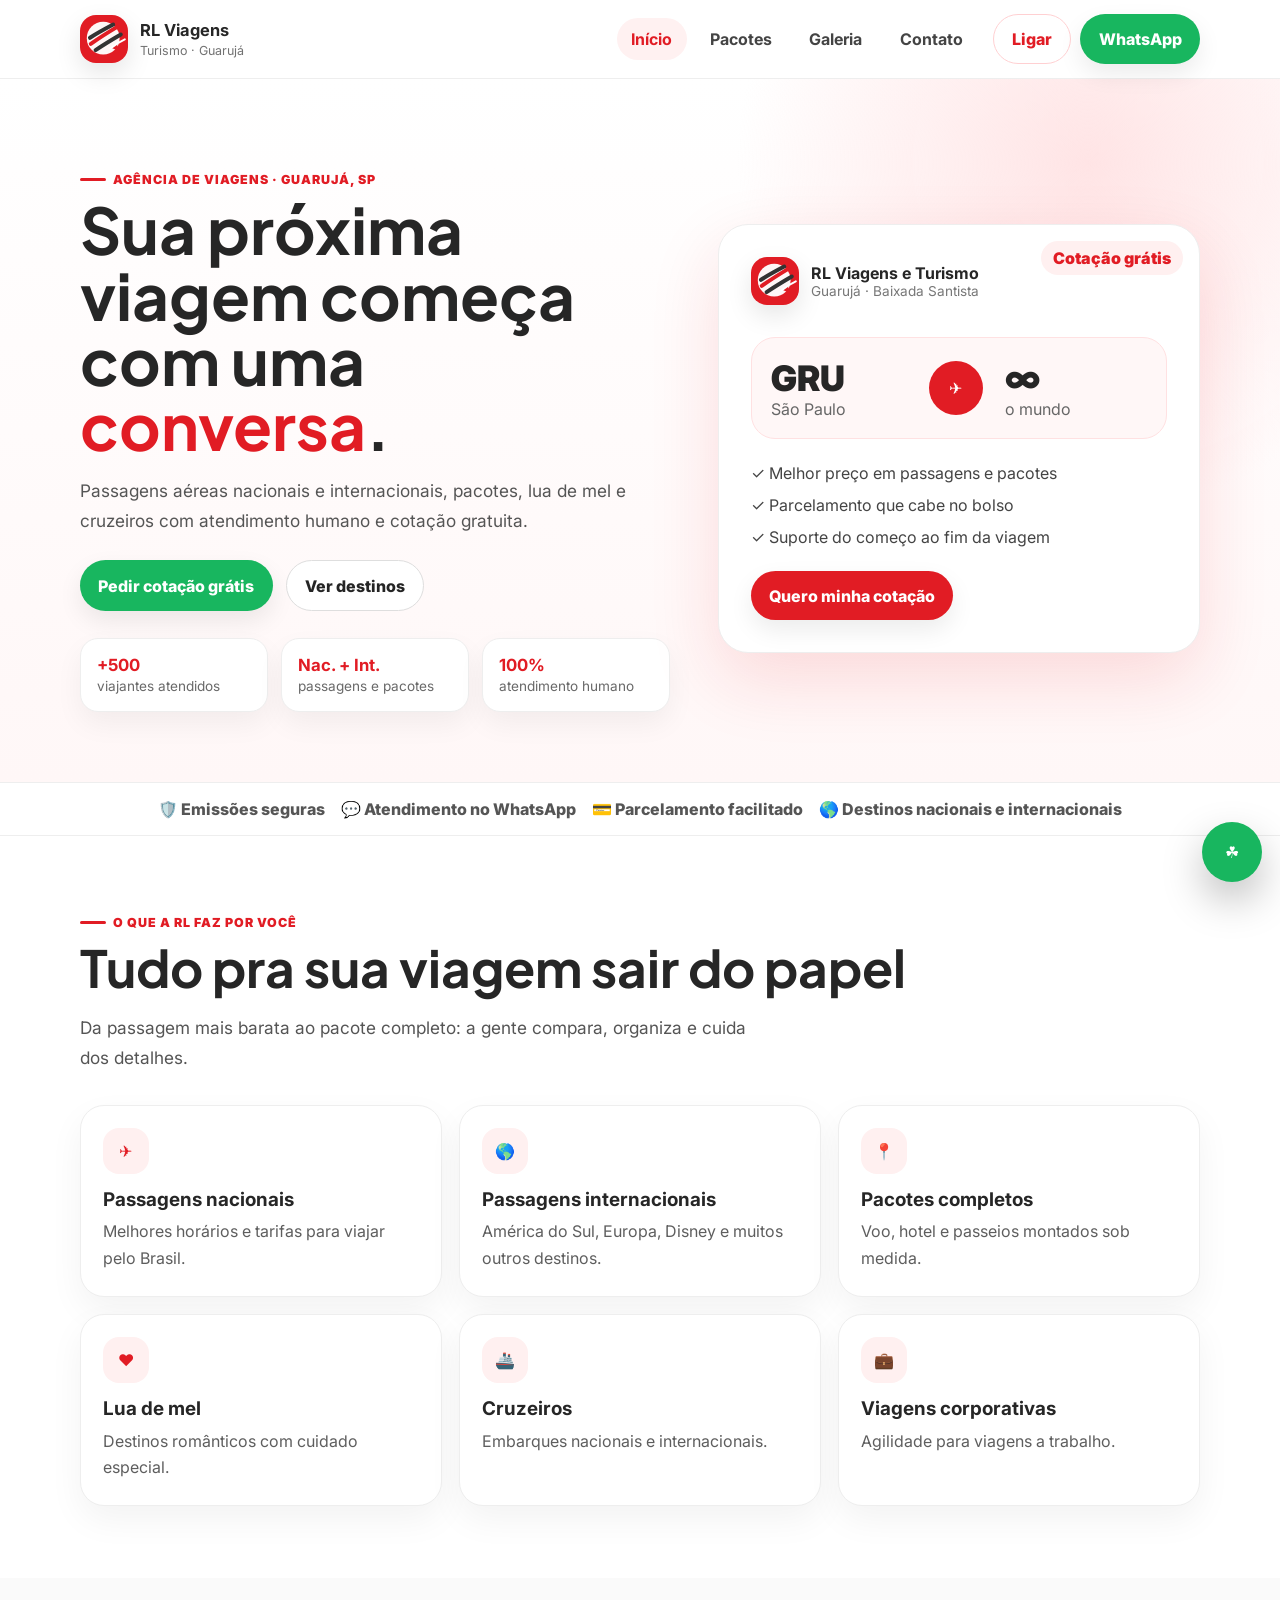
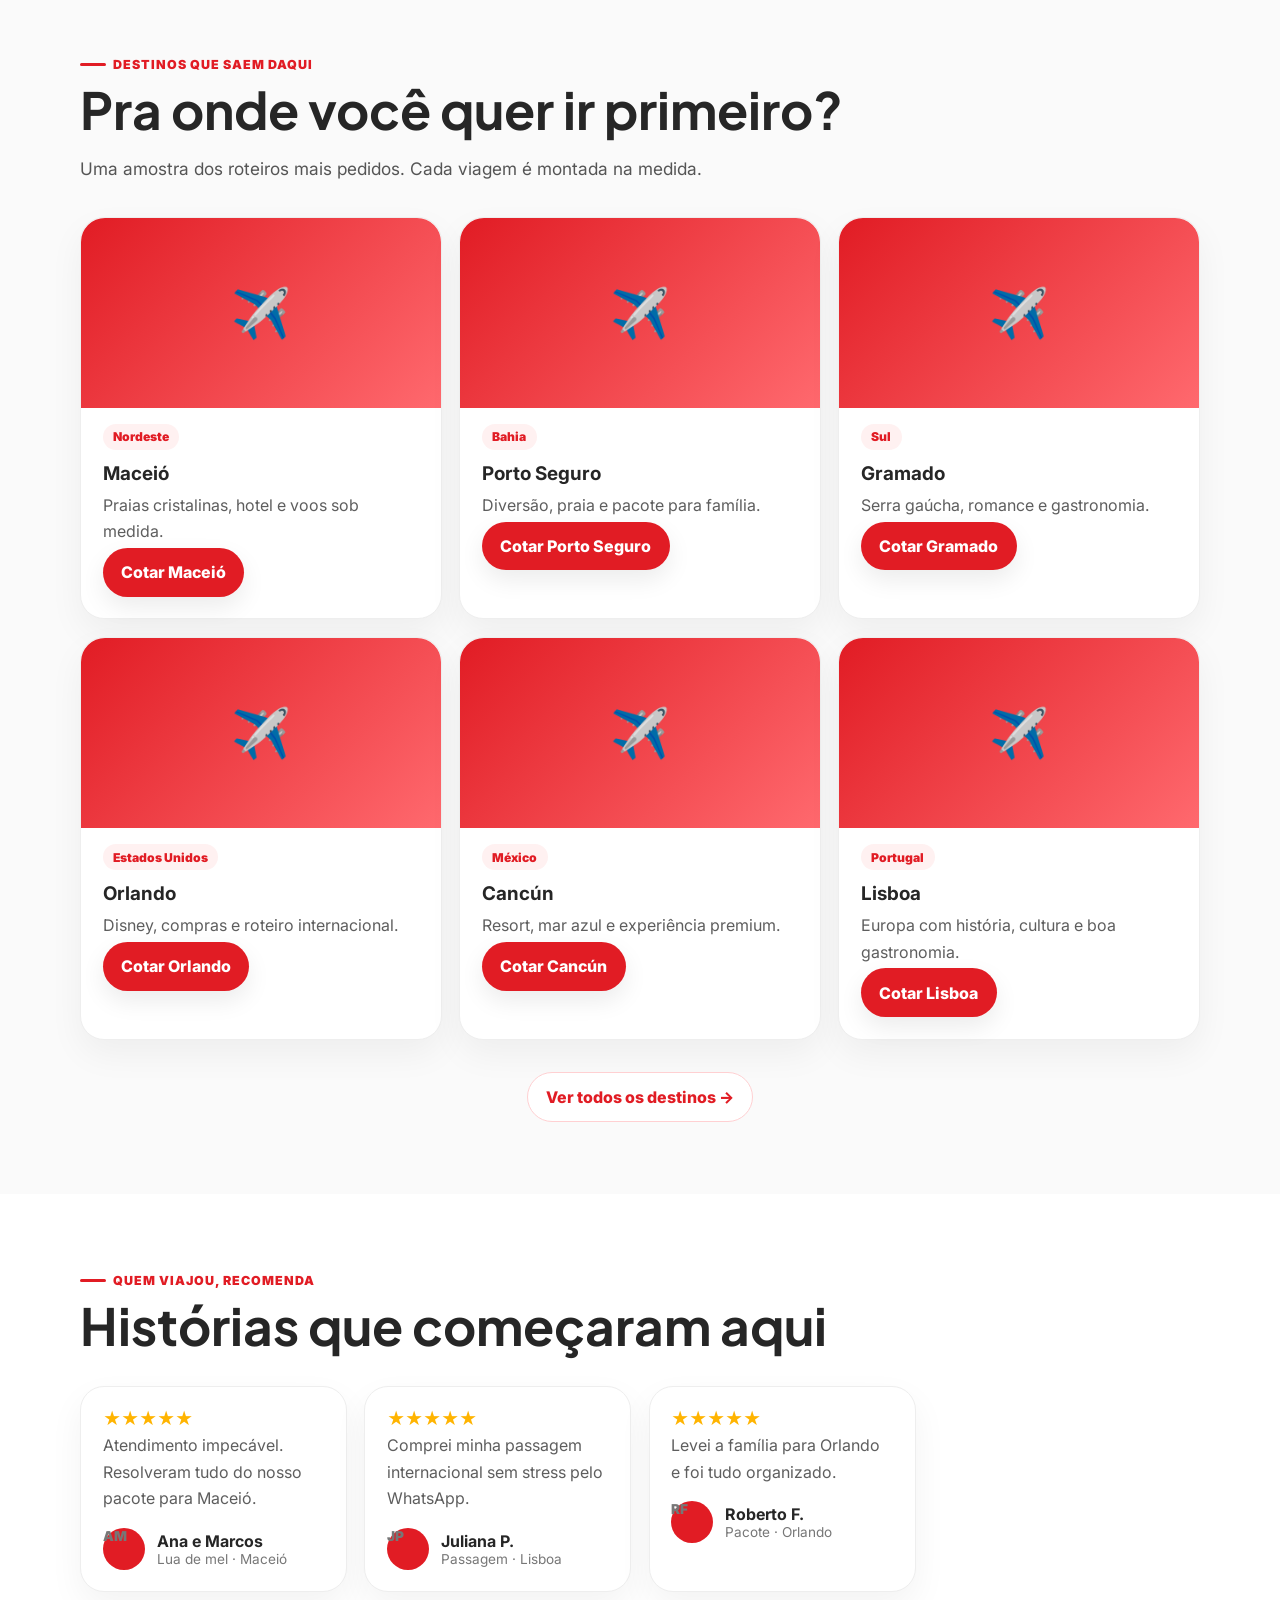
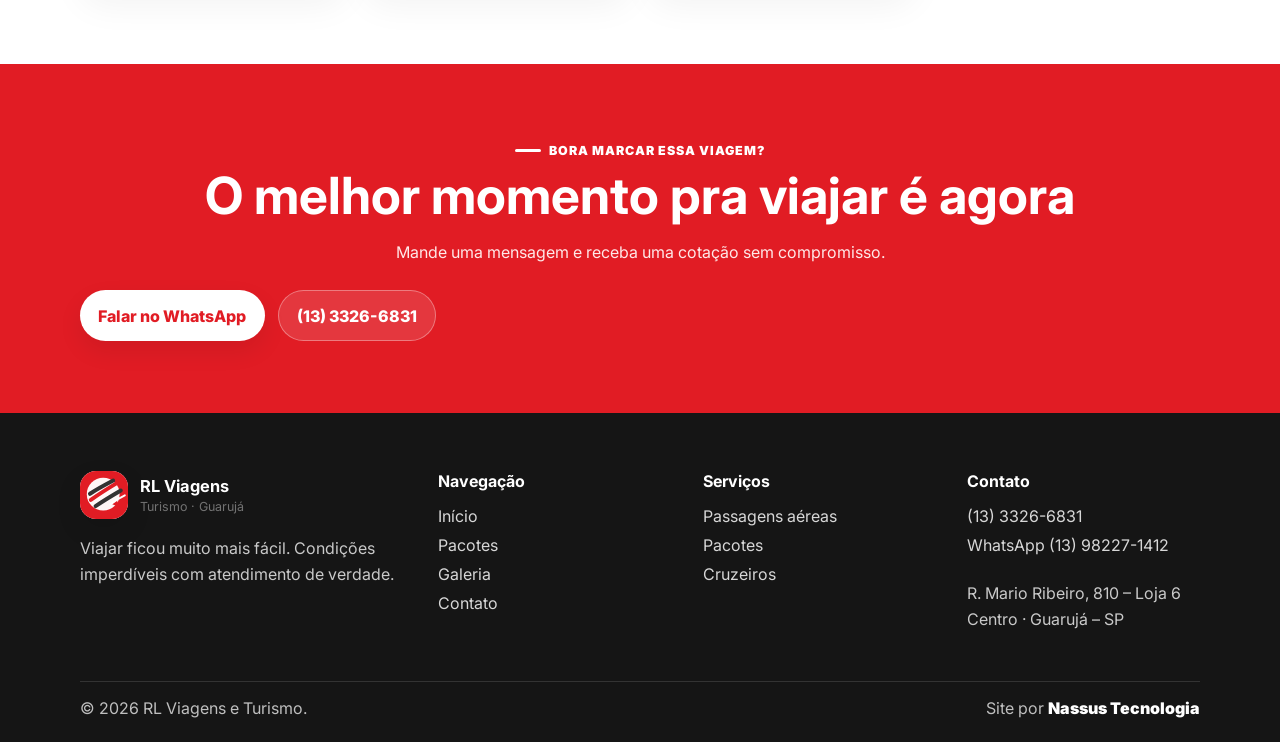
==== index.html @ 8ae8cb9f "Adicionar pagina inicial" ====
<!DOCTYPE html><html lang='pt-BR'><head><meta charset='UTF-8'><meta name='viewport' content='width=device-width,initial-scale=1,viewport-fit=cover'><title>RL Viagens e Turismo | Passagens e Pacotes em Guarujá - SP</title><meta name='description' content='Agência de viagens em Guarujá. Passagens aéreas nacionais e internacionais, pacotes, lua de mel e cruzeiros. Fale no WhatsApp.'><meta name='robots' content='index,follow'><meta name='theme-color' content='#E11C24'><link rel='canonical' href='https://rlviagensturismo.netlify.app/'><meta property='og:type' content='website'><meta property='og:locale' content='pt_BR'><meta property='og:site_name' content='RL Viagens e Turismo'><meta property='og:title' content='RL Viagens e Turismo | Guarujá - SP'><meta property='og:description' content='Passagens, pacotes e cruzeiros com atendimento humano em Guarujá.'><meta property='og:image' content='https://rlviagensturismo.netlify.app/assets/og-image.svg'><link rel='icon' type='image/svg+xml' href='assets/favicon.svg'><link rel='manifest' href='manifest.webmanifest'><link rel='preconnect' href='https://fonts.googleapis.com'><link rel='preconnect' href='https://fonts.gstatic.com' crossorigin><link href='https://fonts.googleapis.com/css2?family=Inter:wght@400;500;600;700;800;900&family=Plus+Jakarta+Sans:wght@700;800&display=swap' rel='stylesheet'><link rel='stylesheet' href='styles.css'></head><body><header><div class='wrap nav'><a href='index.html' class='brand'><span class='badge'><img src='assets/logo.svg' alt='Logo RL Viagens'></span><span class='txt'><b>RL Viagens</b><small>Turismo · Guarujá</small></span></a><nav class='nav-links' id='navlinks'><a class='link active' href='index.html'>Início</a><a class='link' href='pacotes.html'>Pacotes</a><a class='link' href='galeria.html'>Galeria</a><a class='link' href='contato.html'>Contato</a><div class='nav-cta'><a class='btn btn-line red' data-tel>Ligar</a><a class='btn btn-wa' data-wa='Olá! Vim pelo site e quero planejar uma viagem ✈️'>WhatsApp</a></div></nav><button class='menu-btn' id='menuBtn' aria-label='Abrir menu'>☰</button></div></header><section class='hero'><div class='wrap hero-grid'><div><span class='eyebrow'>Agência de viagens · Guarujá, SP</span><h1>Sua próxima viagem começa com uma <span class='hl'>conversa</span>.</h1><p class='lead'>Passagens aéreas nacionais e internacionais, pacotes, lua de mel e cruzeiros com atendimento humano e cotação gratuita.</p><div class='hero-cta'><a class='btn btn-wa' data-wa='Olá! Quero uma cotação de viagem ✈️'>Pedir cotação grátis</a><a class='btn btn-line' href='pacotes.html'>Ver destinos</a></div><div class='hero-stats'><div class='s'><b>+500</b><span>viajantes atendidos</span></div><div class='s'><b>Nac. + Int.</b><span>passagens e pacotes</span></div><div class='s'><b>100%</b><span>atendimento humano</span></div></div></div><div><div class='hero-card'><span class='float-tag'>Cotação grátis</span><div class='hc-top'><span class='badge'><img src='assets/logo.svg' alt='RL Viagens'></span><div><b>RL Viagens e Turismo</b><span>Guarujá · Baixada Santista</span></div></div><div class='hc-route'><div class='pt'><div class='code'>GRU</div><div class='city'>São Paulo</div></div><div class='mid'>✈</div><div class='pt'><div class='code'>∞</div><div class='city'>o mundo</div></div></div><ul class='hc-list'><li>✓ Melhor preço em passagens e pacotes</li><li>✓ Parcelamento que cabe no bolso</li><li>✓ Suporte do começo ao fim da viagem</li></ul><a class='btn btn-red' data-wa='Olá! Quero minha cotação de viagem grátis ✈️'>Quero minha cotação</a></div></div></div></section><div class='trust'><div class='wrap row'><span class='t'>🛡️ Emissões seguras</span><span class='t'>💬 Atendimento no WhatsApp</span><span class='t'>💳 Parcelamento facilitado</span><span class='t'>🌎 Destinos nacionais e internacionais</span></div></div><section><div class='wrap'><div class='sec-head'><span class='eyebrow'>O que a RL faz por você</span><h2>Tudo pra sua viagem sair do papel</h2><p>Da passagem mais barata ao pacote completo: a gente compara, organiza e cuida dos detalhes.</p></div><div class='svc-grid'><div class='svc'><div class='ic'>✈</div><h3>Passagens nacionais</h3><p>Melhores horários e tarifas para viajar pelo Brasil.</p></div><div class='svc'><div class='ic'>🌎</div><h3>Passagens internacionais</h3><p>América do Sul, Europa, Disney e muitos outros destinos.</p></div><div class='svc'><div class='ic'>📍</div><h3>Pacotes completos</h3><p>Voo, hotel e passeios montados sob medida.</p></div><div class='svc'><div class='ic'>❤</div><h3>Lua de mel</h3><p>Destinos românticos com cuidado especial.</p></div><div class='svc'><div class='ic'>🚢</div><h3>Cruzeiros</h3><p>Embarques nacionais e internacionais.</p></div><div class='svc'><div class='ic'>💼</div><h3>Viagens corporativas</h3><p>Agilidade para viagens a trabalho.</p></div></div></div></section><section class='soft'><div class='wrap'><div class='sec-head'><span class='eyebrow'>Destinos que saem daqui</span><h2>Pra onde você quer ir primeiro?</h2><p>Uma amostra dos roteiros mais pedidos. Cada viagem é montada na medida.</p></div><div class='pkg-grid' id='pkgGrid'></div><div class='center' style='margin-top:2rem'><a class='btn btn-line red' href='pacotes.html'>Ver todos os destinos →</a></div></div></section><section><div class='wrap'><div class='sec-head'><span class='eyebrow'>Quem viajou, recomenda</span><h2>Histórias que começaram aqui</h2></div><div class='test-grid'><div class='quote'><div class='stars'>★★★★★</div><p>Atendimento impecável. Resolveram tudo do nosso pacote para Maceió.</p><div class='who'><span class='av'>AM</span><div><b>Ana e Marcos</b><span>Lua de mel · Maceió</span></div></div></div><div class='quote'><div class='stars'>★★★★★</div><p>Comprei minha passagem internacional sem stress pelo WhatsApp.</p><div class='who'><span class='av'>JP</span><div><b>Juliana P.</b><span>Passagem · Lisboa</span></div></div></div><div class='quote'><div class='stars'>★★★★★</div><p>Levei a família para Orlando e foi tudo organizado.</p><div class='who'><span class='av'>RF</span><div><b>Roberto F.</b><span>Pacote · Orlando</span></div></div></div></div></div></section><section class='cta-band'><div class='wrap'><span class='eyebrow on-red'>Bora marcar essa viagem?</span><h2>O melhor momento pra viajar é agora</h2><p>Mande uma mensagem e receba uma cotação sem compromisso.</p><div class='cta-row'><a class='btn btn-white' data-wa='Olá! Quero planejar minha viagem com a RL ✈️'>Falar no WhatsApp</a><a class='btn btn-ghost-white' data-tel>(13) 3326-6831</a></div></div></section><footer><div class='wrap'><div class='foot-grid'><div class='foot-brand'><a href='index.html' class='brand'><span class='badge'><img src='assets/logo.svg' alt='RL Viagens'></span><span class='txt'><b>RL Viagens</b><small>Turismo · Guarujá</small></span></a><p>Viajar ficou muito mais fácil. Condições imperdíveis com atendimento de verdade.</p></div><div class='foot-col'><h4>Navegação</h4><a href='index.html'>Início</a><a href='pacotes.html'>Pacotes</a><a href='galeria.html'>Galeria</a><a href='contato.html'>Contato</a></div><div class='foot-col'><h4>Serviços</h4><a href='pacotes.html'>Passagens aéreas</a><a href='pacotes.html'>Pacotes</a><a href='pacotes.html'>Cruzeiros</a></div><div class='foot-col'><h4>Contato</h4><a data-tel>(13) 3326-6831</a><a data-wa='Olá! Quero falar com a RL Viagens ✈️'>WhatsApp (13) 98227-1412</a><p>R. Mario Ribeiro, 810 – Loja 6<br>Centro · Guarujá – SP</p></div></div><div class='foot-bottom'><span>© <span id='yr'></span> RL Viagens e Turismo.</span><span>Site por <a href='https://nassusinfo.netlify.app' target='_blank' rel='noopener'>Nassus Tecnologia</a></span></div></div></footer><a class='wa-float' data-wa='Olá! Quero planejar uma viagem com a RL ✈️'>☘</a><script src='main.js'></script></body></html>
---- styles.css ----
*{box-sizing:border-box}html{scroll-behavior:smooth}body{margin:0;font-family:Inter,Arial,sans-serif;color:#262626;background:#fff}a{text-decoration:none;color:inherit;cursor:pointer}img,svg{max-width:100%;display:block}.wrap{width:min(1120px,92%);margin:auto}.center{text-align:center}.red{color:#e11c24}.badge{width:48px;height:48px;border-radius:16px;background:#fff;display:grid;place-items:center;box-shadow:0 10px 26px rgba(0,0,0,.10);overflow:hidden}.brand{display:flex;align-items:center;gap:.75rem}.brand b{font-size:1.03rem}.brand small{display:block;color:#727272;font-size:.78rem;margin-top:.15rem}header{position:sticky;top:0;background:rgba(255,255,255,.94);backdrop-filter:blur(14px);z-index:50;border-bottom:1px solid #eee}.nav{height:78px;display:flex;align-items:center;justify-content:space-between}.nav-links{display:flex;align-items:center;gap:.55rem}.link{padding:.7rem .9rem;border-radius:999px;font-weight:700;color:#444}.link:hover,.link.active{background:#fff1f1;color:#e11c24}.nav-cta{display:flex;gap:.55rem;margin-left:.4rem}.btn{display:inline-flex;align-items:center;justify-content:center;gap:.48rem;border-radius:999px;padding:.9rem 1.15rem;font-weight:800;border:0;transition:.2s;box-shadow:0 10px 25px rgba(0,0,0,.08)}.btn svg{width:20px;height:20px}.btn:hover{transform:translateY(-2px)}.btn-wa{background:#18b65f;color:white}.btn-red{background:#e11c24;color:white}.btn-line{background:white;color:#242424;border:1px solid #dedede;box-shadow:none}.btn-line.red{border-color:#ffd0d2;color:#e11c24}.btn-white{background:white;color:#e11c24}.btn-ghost-white{background:rgba(255,255,255,.12);color:white;border:1px solid rgba(255,255,255,.34);box-shadow:none}.menu-btn{display:none;background:white;border:1px solid #e6e6e6;border-radius:13px;padding:.55rem;color:#222}.hero{padding:86px 0 70px;background:radial-gradient(circle at 85% 12%,#ffe4e5,transparent 28%),linear-gradient(180deg,#fff,#fff7f7)}.hero-grid{display:grid;grid-template-columns:1.1fr .9fr;gap:3rem;align-items:center}.eyebrow{display:inline-flex;align-items:center;gap:.45rem;font-weight:900;color:#e11c24;text-transform:uppercase;letter-spacing:.08em;font-size:.78rem}.eyebrow:before{content:'';width:26px;height:3px;border-radius:99px;background:#e11c24}.hero h1,.page-hero h1{font-family:'Plus Jakarta Sans',Inter,Arial,sans-serif;font-size:clamp(2.35rem,5vw,4.8rem);line-height:1.02;margin:.65rem 0 1rem}.hl{color:#e11c24}.lead,.page-hero p,.sec-head p{font-size:1.08rem;line-height:1.75;color:#555;max-width:62ch}.hero-cta,.cta-row{display:flex;gap:.8rem;flex-wrap:wrap;margin-top:1.5rem}.hero-stats{display:grid;grid-template-columns:repeat(3,1fr);gap:.8rem;margin-top:1.7rem}.s{background:white;border:1px solid #eee;border-radius:18px;padding:1rem;box-shadow:0 12px 28px rgba(0,0,0,.05)}.s b{display:block;color:#e11c24;font-size:1.05rem}.s span{color:#696969;font-size:.85rem}.hero-card{background:white;border:1px solid #eee;border-radius:30px;padding:2rem;box-shadow:0 26px 70px rgba(225,28,36,.14);position:relative;overflow:hidden}.float-tag{position:absolute;right:1rem;top:1rem;background:#fff0f0;color:#e11c24;font-weight:900;border-radius:999px;padding:.45rem .75rem}.hc-top{display:flex;gap:.8rem;align-items:center;margin-bottom:2rem}.hc-top span{display:block;color:#777;font-size:.85rem}.hc-route{display:grid;grid-template-columns:1fr 60px 1fr;align-items:center;gap:1rem;background:#fff7f7;border:1px solid #ffe1e2;border-radius:24px;padding:1.2rem}.code{font-size:2.2rem;font-weight:900}.city{color:#666}.mid{width:54px;height:54px;border-radius:50%;background:#e11c24;color:white;display:grid;place-items:center}.hc-list{list-style:none;padding:0;margin:1.5rem 0;display:grid;gap:.75rem}.hc-list li{display:flex;gap:.6rem;align-items:center;color:#444}.hc-list svg{width:20px;color:#18b65f}.trust{padding:1rem 0;border-top:1px solid #eee;border-bottom:1px solid #eee;background:#fff}.row{display:flex;gap:1rem;flex-wrap:wrap;justify-content:center}.t{display:flex;align-items:center;gap:.45rem;font-weight:800;color:#555}.t svg{width:20px;color:#e11c24}section{padding:72px 0}.soft{background:#fafafa}.sec-head{margin-bottom:2rem}.sec-head h2{font-family:'Plus Jakarta Sans',Inter,Arial,sans-serif;font-size:clamp(2rem,4vw,3.2rem);line-height:1.1;margin:.55rem 0}.svc-grid,.why-grid,.pkg-grid,.test-grid,.steps,.gal-grid,.contact-grid{display:grid;gap:1.1rem}.svc-grid{grid-template-columns:repeat(3,1fr)}.why-grid,.test-grid,.steps{grid-template-columns:repeat(4,1fr)}.pkg-grid{grid-template-columns:repeat(3,1fr)}.gal-grid{grid-template-columns:repeat(4,1fr)}.contact-grid{grid-template-columns:1fr 1fr;align-items:start}.svc,.why-card,.pkg-card,.quote,.step,.qform,.gal-item{background:white;border:1px solid #eee;border-radius:24px;padding:1.35rem;box-shadow:0 14px 35px rgba(0,0,0,.05)}.svc .ic,.why-card .ic,.info-list .ic{width:46px;height:46px;border-radius:16px;background:#fff0f0;color:#e11c24;display:grid;place-items:center;margin-bottom:.9rem}.svc .ic svg,.why-card .ic svg,.info-list .ic svg{width:24px}.svc h3,.why-card h3,.pkg-card h3,.step h3{margin:.2rem 0 .45rem;font-size:1.18rem}.svc p,.why-card p,.pkg-card p,.quote p,.step p{color:#5e5e5e;line-height:1.65;margin:.2rem 0}.pkg-img{height:190px;margin:-1.35rem -1.35rem 1rem;border-radius:24px 24px 0 0;background:linear-gradient(135deg,#e11c24,#ff696e);display:grid;place-items:center;color:white;font-size:3rem}.pkg-card .tag{display:inline-block;background:#fff1f1;color:#e11c24;border-radius:999px;padding:.35rem .65rem;font-weight:900;font-size:.76rem;margin-bottom:.55rem}.stars{color:#ffb400;font-size:1.1rem}.who{display:flex;gap:.75rem;align-items:center;margin-top:1rem}.av{width:42px;height:42px;border-radius:50%;display:grid;place-items:center;background:#e11c24;color:white;font-weight:900}.who span{display:block;color:#777;font-size:.85rem}.cta-band{background:#e11c24;color:white;text-align:center}.cta-band p{max-width:62ch;margin:auto;color:#ffe8e8;line-height:1.7}.cta-band h2{font-size:clamp(2rem,4vw,3.5rem);line-height:1.08;margin:.6rem 0 1rem}.on-red{color:white}.on-red:before{background:white}.page-hero{padding:64px 0;background:linear-gradient(180deg,#fff7f7,#fff)}.crumb{color:#777;font-weight:700;margin-bottom:.7rem}.crumb a{color:#e11c24}.gal-ph{height:210px;border-radius:18px;background:#fff3f3;border:1px dashed #f0b8ba;display:grid;place-items:center;text-align:center;color:#e11c24;font-weight:800}.gal-ph svg{width:48px;margin:auto}.info-list{list-style:none;padding:0;margin:1rem 0;display:grid;gap:.8rem}.info-list li{display:flex;gap:.8rem;align-items:flex-start;background:#fff;border:1px solid #eee;border-radius:20px;padding:1rem}.info-list .ic{flex:0 0 46px;margin:0}.meta b{display:block;margin-bottom:.25rem}.meta span,.meta a{color:#5f5f5f;line-height:1.55}.hours{width:100%;border-collapse:collapse;margin-top:.4rem}.hours td{padding:.45rem 0;border-bottom:1px solid #eee;color:#555}.closed{color:#e11c24!important;font-weight:800}.map-wrap{border-radius:24px;overflow:hidden;border:1px solid #eee;margin-top:1rem;height:310px}.map-wrap iframe{width:100%;height:100%;border:0}.field{display:grid;gap:.4rem;margin-bottom:.9rem}.field label{font-weight:800}.field input,.field select,.field textarea{width:100%;border:1px solid #ddd;border-radius:14px;padding:.95rem;font:inherit}.field textarea{min-height:120px;resize:vertical}.grid2{display:grid;grid-template-columns:1fr 1fr;gap:.8rem}.sub{color:#666;line-height:1.6}.wa-float{position:fixed;right:18px;bottom:18px;width:60px;height:60px;border-radius:50%;background:#18b65f;color:#fff;display:grid;place-items:center;box-shadow:0 18px 40px rgba(0,0,0,.25);z-index:80}.wa-float svg{width:32px}footer{background:#151515;color:white;padding:58px 0 24px}.foot-grid{display:grid;grid-template-columns:1.4fr 1fr 1fr 1fr;gap:2rem}.foot-brand p,.foot-col p{color:#c9c9c9;line-height:1.65}.foot-col{display:grid;gap:.55rem;align-content:start}.foot-col h4{margin:0 0 .4rem}.foot-col a{color:#d7d7d7}.foot-social{display:flex;gap:.55rem}.foot-social a{width:40px;height:40px;border-radius:12px;background:#272727;display:grid;place-items:center}.foot-social svg{width:22px}.foot-bottom{border-top:1px solid #333;margin-top:2rem;padding-top:1rem;display:flex;justify-content:space-between;gap:1rem;flex-wrap:wrap;color:#bfbfbf}.foot-bottom a{color:white;font-weight:900}@media(max-width:900px){.menu-btn{display:block}.nav-links{position:fixed;left:4%;right:4%;top:86px;display:none;flex-direction:column;align-items:stretch;background:white;border:1px solid #eee;border-radius:22px;padding:1rem;box-shadow:0 25px 55px rgba(0,0,0,.14)}.nav-links.open{display:flex}.nav-cta{margin:0;display:grid}.hero-grid,.contact-grid{grid-template-columns:1fr}.svc-grid,.pkg-grid,.why-grid,.test-grid,.steps,.gal-grid{grid-template-columns:1fr 1fr}.hero-stats{grid-template-columns:1fr}.foot-grid{grid-template-columns:1fr 1fr}.hero{padding-top:54px}}@media(max-width:620px){.wrap{width:min(94%,520px)}.nav{height:70px}.brand small{display:none}.hero h1,.page-hero h1{font-size:2.35rem}.svc-grid,.pkg-grid,.why-grid,.test-grid,.steps,.gal-grid,.grid2{grid-template-columns:1fr}.hero-card{padding:1.35rem}.hc-route{grid-template-columns:1fr}.mid{margin:auto;transform:rotate(90deg)}.hero-cta,.cta-row{display:grid}.btn{width:100%}.foot-grid{grid-template-columns:1fr}.foot-bottom{display:grid}.page-hero{padding-top:44px}}
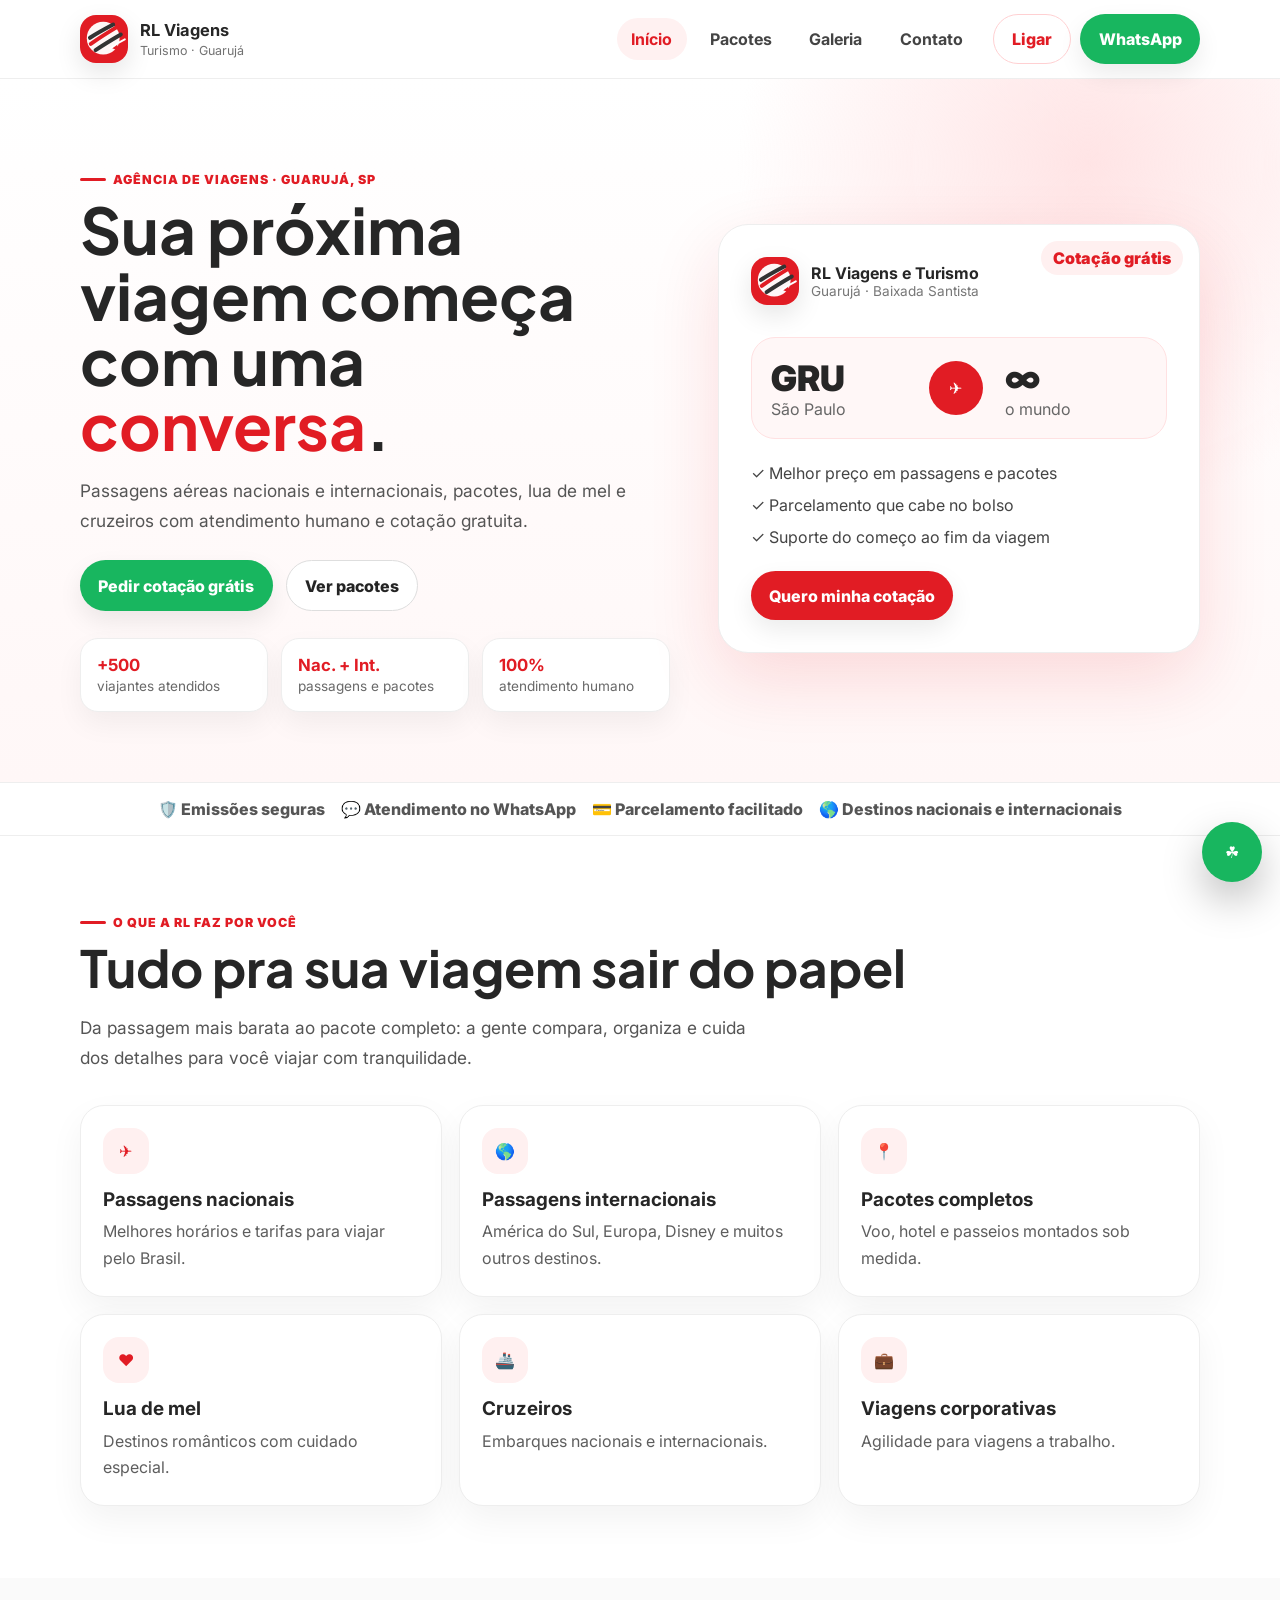
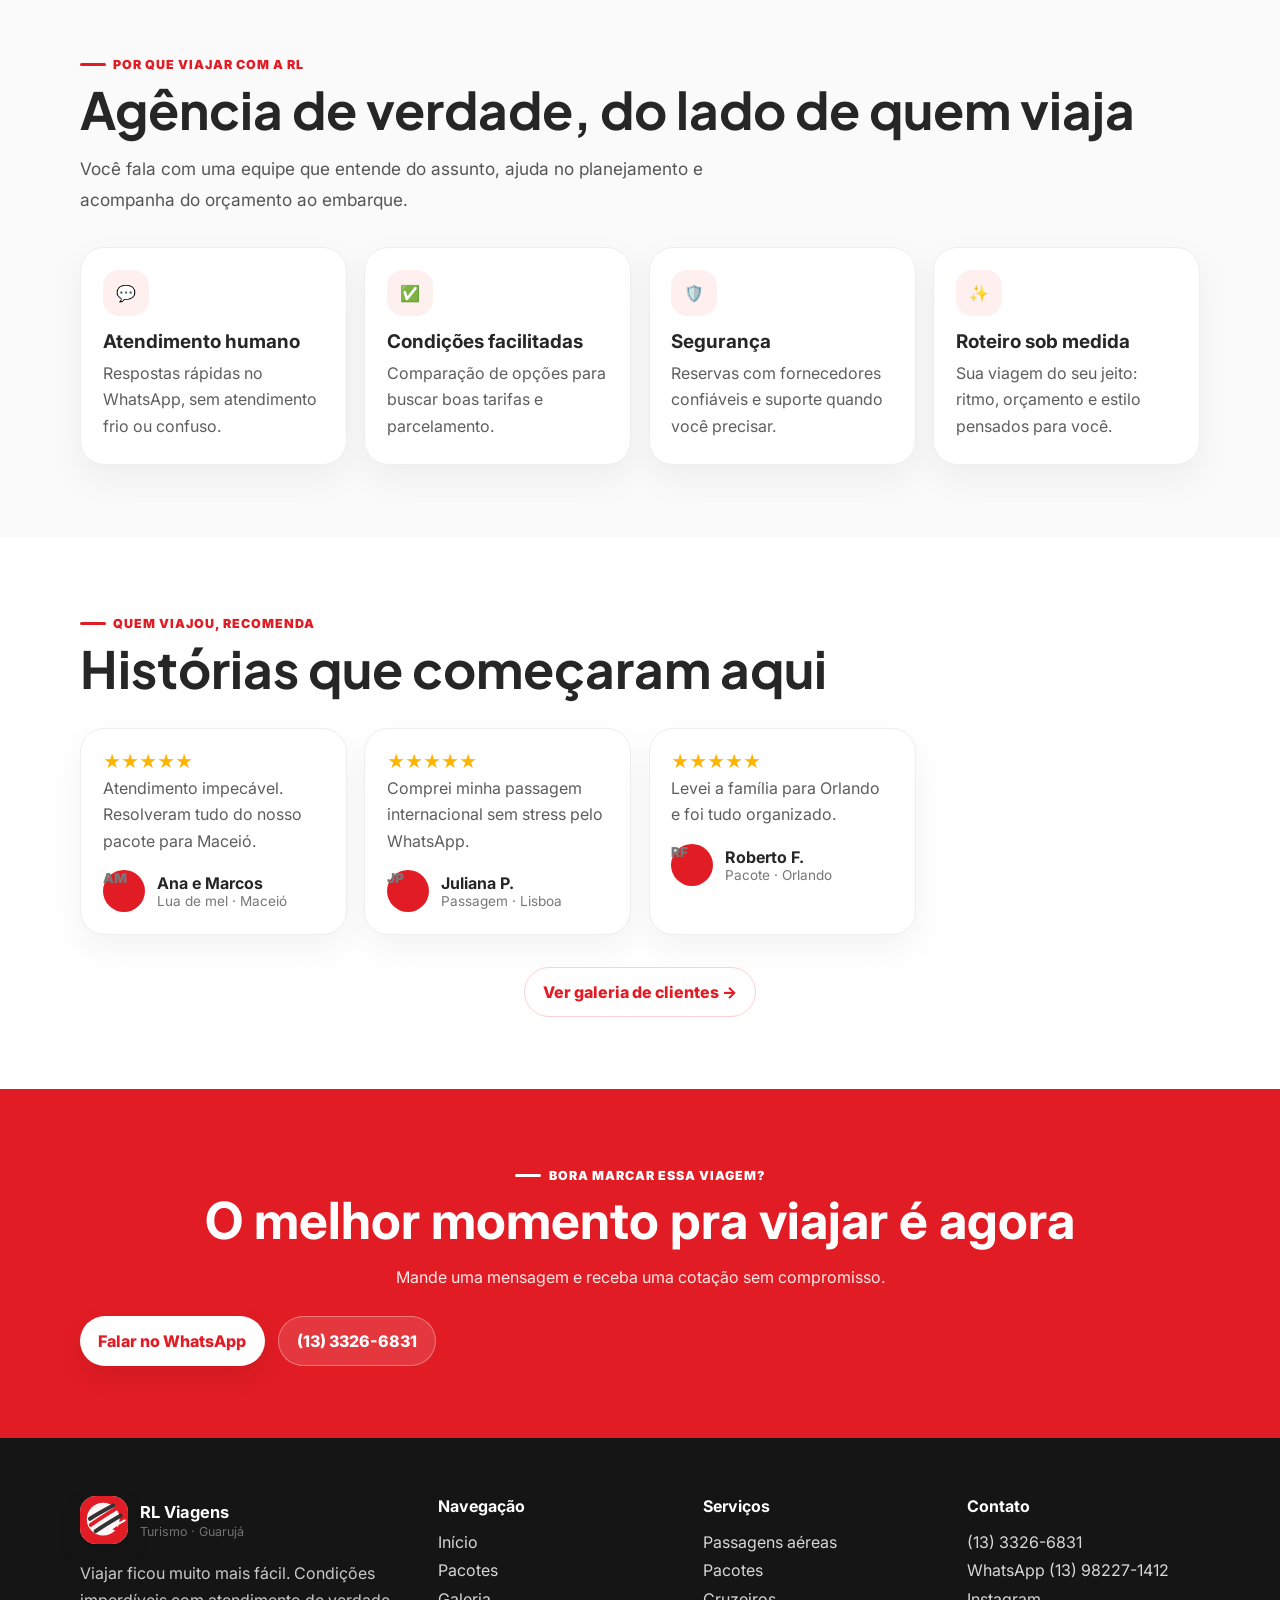
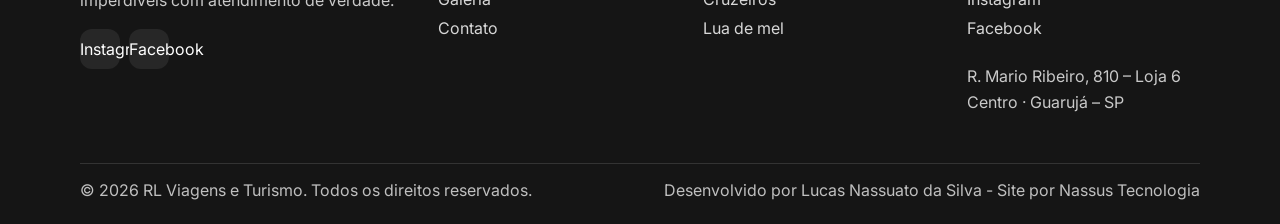
==== commit 0f7e71da: "Atualizar pagina inicial" ====
--- a/index.html
+++ b/index.html
@@ -1 +1 @@
-<!DOCTYPE html><html lang='pt-BR'><head><meta charset='UTF-8'><meta name='viewport' content='width=device-width,initial-scale=1,viewport-fit=cover'><title>RL Viagens e Turismo | Passagens e Pacotes em Guarujá - SP</title><meta name='description' content='Agência de viagens em Guarujá. Passagens aéreas nacionais e internacionais, pacotes, lua de mel e cruzeiros. Fale no WhatsApp.'><meta name='robots' content='index,follow'><meta name='theme-color' content='#E11C24'><link rel='canonical' href='https://rlviagensturismo.netlify.app/'><meta property='og:type' content='website'><meta property='og:locale' content='pt_BR'><meta property='og:site_name' content='RL Viagens e Turismo'><meta property='og:title' content='RL Viagens e Turismo | Guarujá - SP'><meta property='og:description' content='Passagens, pacotes e cruzeiros com atendimento humano em Guarujá.'><meta property='og:image' content='https://rlviagensturismo.netlify.app/assets/og-image.svg'><link rel='icon' type='image/svg+xml' href='assets/favicon.svg'><link rel='manifest' href='manifest.webmanifest'><link rel='preconnect' href='https://fonts.googleapis.com'><link rel='preconnect' href='https://fonts.gstatic.com' crossorigin><link href='https://fonts.googleapis.com/css2?family=Inter:wght@400;500;600;700;800;900&family=Plus+Jakarta+Sans:wght@700;800&display=swap' rel='stylesheet'><link rel='stylesheet' href='styles.css'></head><body><header><div class='wrap nav'><a href='index.html' class='brand'><span class='badge'><img src='assets/logo.svg' alt='Logo RL Viagens'></span><span class='txt'><b>RL Viagens</b><small>Turismo · Guarujá</small></span></a><nav class='nav-links' id='navlinks'><a class='link active' href='index.html'>Início</a><a class='link' href='pacotes.html'>Pacotes</a><a class='link' href='galeria.html'>Galeria</a><a class='link' href='contato.html'>Contato</a><div class='nav-cta'><a class='btn btn-line red' data-tel>Ligar</a><a class='btn btn-wa' data-wa='Olá! Vim pelo site e quero planejar uma viagem ✈️'>WhatsApp</a></div></nav><button class='menu-btn' id='menuBtn' aria-label='Abrir menu'>☰</button></div></header><section class='hero'><div class='wrap hero-grid'><div><span class='eyebrow'>Agência de viagens · Guarujá, SP</span><h1>Sua próxima viagem começa com uma <span class='hl'>conversa</span>.</h1><p class='lead'>Passagens aéreas nacionais e internacionais, pacotes, lua de mel e cruzeiros com atendimento humano e cotação gratuita.</p><div class='hero-cta'><a class='btn btn-wa' data-wa='Olá! Quero uma cotação de viagem ✈️'>Pedir cotação grátis</a><a class='btn btn-line' href='pacotes.html'>Ver destinos</a></div><div class='hero-stats'><div class='s'><b>+500</b><span>viajantes atendidos</span></div><div class='s'><b>Nac. + Int.</b><span>passagens e pacotes</span></div><div class='s'><b>100%</b><span>atendimento humano</span></div></div></div><div><div class='hero-card'><span class='float-tag'>Cotação grátis</span><div class='hc-top'><span class='badge'><img src='assets/logo.svg' alt='RL Viagens'></span><div><b>RL Viagens e Turismo</b><span>Guarujá · Baixada Santista</span></div></div><div class='hc-route'><div class='pt'><div class='code'>GRU</div><div class='city'>São Paulo</div></div><div class='mid'>✈</div><div class='pt'><div class='code'>∞</div><div class='city'>o mundo</div></div></div><ul class='hc-list'><li>✓ Melhor preço em passagens e pacotes</li><li>✓ Parcelamento que cabe no bolso</li><li>✓ Suporte do começo ao fim da viagem</li></ul><a class='btn btn-red' data-wa='Olá! Quero minha cotação de viagem grátis ✈️'>Quero minha cotação</a></div></div></div></section><div class='trust'><div class='wrap row'><span class='t'>🛡️ Emissões seguras</span><span class='t'>💬 Atendimento no WhatsApp</span><span class='t'>💳 Parcelamento facilitado</span><span class='t'>🌎 Destinos nacionais e internacionais</span></div></div><section><div class='wrap'><div class='sec-head'><span class='eyebrow'>O que a RL faz por você</span><h2>Tudo pra sua viagem sair do papel</h2><p>Da passagem mais barata ao pacote completo: a gente compara, organiza e cuida dos detalhes.</p></div><div class='svc-grid'><div class='svc'><div class='ic'>✈</div><h3>Passagens nacionais</h3><p>Melhores horários e tarifas para viajar pelo Brasil.</p></div><div class='svc'><div class='ic'>🌎</div><h3>Passagens internacionais</h3><p>América do Sul, Europa, Disney e muitos outros destinos.</p></div><div class='svc'><div class='ic'>📍</div><h3>Pacotes completos</h3><p>Voo, hotel e passeios montados sob medida.</p></div><div class='svc'><div class='ic'>❤</div><h3>Lua de mel</h3><p>Destinos românticos com cuidado especial.</p></div><div class='svc'><div class='ic'>🚢</div><h3>Cruzeiros</h3><p>Embarques nacionais e internacionais.</p></div><div class='svc'><div class='ic'>💼</div><h3>Viagens corporativas</h3><p>Agilidade para viagens a trabalho.</p></div></div></div></section><section class='soft'><div class='wrap'><div class='sec-head'><span class='eyebrow'>Destinos que saem daqui</span><h2>Pra onde você quer ir primeiro?</h2><p>Uma amostra dos roteiros mais pedidos. Cada viagem é montada na medida.</p></div><div class='pkg-grid' id='pkgGrid'></div><div class='center' style='margin-top:2rem'><a class='btn btn-line red' href='pacotes.html'>Ver todos os destinos →</a></div></div></section><section><div class='wrap'><div class='sec-head'><span class='eyebrow'>Quem viajou, recomenda</span><h2>Histórias que começaram aqui</h2></div><div class='test-grid'><div class='quote'><div class='stars'>★★★★★</div><p>Atendimento impecável. Resolveram tudo do nosso pacote para Maceió.</p><div class='who'><span class='av'>AM</span><div><b>Ana e Marcos</b><span>Lua de mel · Maceió</span></div></div></div><div class='quote'><div class='stars'>★★★★★</div><p>Comprei minha passagem internacional sem stress pelo WhatsApp.</p><div class='who'><span class='av'>JP</span><div><b>Juliana P.</b><span>Passagem · Lisboa</span></div></div></div><div class='quote'><div class='stars'>★★★★★</div><p>Levei a família para Orlando e foi tudo organizado.</p><div class='who'><span class='av'>RF</span><div><b>Roberto F.</b><span>Pacote · Orlando</span></div></div></div></div></div></section><section class='cta-band'><div class='wrap'><span class='eyebrow on-red'>Bora marcar essa viagem?</span><h2>O melhor momento pra viajar é agora</h2><p>Mande uma mensagem e receba uma cotação sem compromisso.</p><div class='cta-row'><a class='btn btn-white' data-wa='Olá! Quero planejar minha viagem com a RL ✈️'>Falar no WhatsApp</a><a class='btn btn-ghost-white' data-tel>(13) 3326-6831</a></div></div></section><footer><div class='wrap'><div class='foot-grid'><div class='foot-brand'><a href='index.html' class='brand'><span class='badge'><img src='assets/logo.svg' alt='RL Viagens'></span><span class='txt'><b>RL Viagens</b><small>Turismo · Guarujá</small></span></a><p>Viajar ficou muito mais fácil. Condições imperdíveis com atendimento de verdade.</p></div><div class='foot-col'><h4>Navegação</h4><a href='index.html'>Início</a><a href='pacotes.html'>Pacotes</a><a href='galeria.html'>Galeria</a><a href='contato.html'>Contato</a></div><div class='foot-col'><h4>Serviços</h4><a href='pacotes.html'>Passagens aéreas</a><a href='pacotes.html'>Pacotes</a><a href='pacotes.html'>Cruzeiros</a></div><div class='foot-col'><h4>Contato</h4><a data-tel>(13) 3326-6831</a><a data-wa='Olá! Quero falar com a RL Viagens ✈️'>WhatsApp (13) 98227-1412</a><p>R. Mario Ribeiro, 810 – Loja 6<br>Centro · Guarujá – SP</p></div></div><div class='foot-bottom'><span>© <span id='yr'></span> RL Viagens e Turismo.</span><span>Site por <a href='https://nassusinfo.netlify.app' target='_blank' rel='noopener'>Nassus Tecnologia</a></span></div></div></footer><a class='wa-float' data-wa='Olá! Quero planejar uma viagem com a RL ✈️'>☘</a><script src='main.js'></script></body></html>+<!DOCTYPE html><html lang="pt-BR"><head><meta charset="UTF-8"><meta name="viewport" content="width=device-width,initial-scale=1,viewport-fit=cover"><title>RL Viagens e Turismo | Passagens e Pacotes em Guarujá - SP</title><meta name="description" content="Agência de viagens em Guarujá. Passagens aéreas nacionais e internacionais, pacotes, lua de mel e cruzeiros. Fale no WhatsApp."><meta name="robots" content="index,follow"><meta name="theme-color" content="#E11C24"><meta property="og:type" content="website"><meta property="og:locale" content="pt_BR"><meta property="og:site_name" content="RL Viagens e Turismo"><meta property="og:title" content="RL Viagens e Turismo | Guarujá - SP"><meta property="og:description" content="Passagens, pacotes e cruzeiros com atendimento humano em Guarujá."><meta property="og:image" content="https://rlviagensturismo.netlify.app/assets/og-image.svg"><link rel="icon" type="image/svg+xml" href="assets/favicon.svg"><link rel="manifest" href="manifest.webmanifest"><link rel="preconnect" href="https://fonts.googleapis.com"><link rel="preconnect" href="https://fonts.gstatic.com" crossorigin><link href="https://fonts.googleapis.com/css2?family=Inter:wght@400;500;600;700;800;900&family=Plus+Jakarta+Sans:wght@700;800&display=swap" rel="stylesheet"><link rel="stylesheet" href="styles.css"></head><body><header><div class="wrap nav"><a href="index.html" class="brand"><span class="badge"><img src="assets/logo.svg" alt="Logo RL Viagens"></span><span class="txt"><b>RL Viagens</b><small>Turismo · Guarujá</small></span></a><nav class="nav-links" id="navlinks"><a class="link active" href="index.html">Início</a><a class="link" href="pacotes.html">Pacotes</a><a class="link" href="galeria.html">Galeria</a><a class="link" href="contato.html">Contato</a><div class="nav-cta"><a class="btn btn-line red" data-tel>Ligar</a><a class="btn btn-wa" data-wa="Olá! Vim pelo site da RL Viagens ✈️">WhatsApp</a></div></nav><button class="menu-btn" id="menuBtn" aria-label="Abrir menu">☰</button></div></header><section class="hero"><div class="wrap hero-grid"><div><span class="eyebrow">Agência de viagens · Guarujá, SP</span><h1>Sua próxima viagem começa com uma <span class="hl">conversa</span>.</h1><p class="lead">Passagens aéreas nacionais e internacionais, pacotes, lua de mel e cruzeiros com atendimento humano e cotação gratuita.</p><div class="hero-cta"><a class="btn btn-wa" data-wa="Olá! Quero uma cotação de viagem ✈️">Pedir cotação grátis</a><a class="btn btn-line" href="pacotes.html">Ver pacotes</a></div><div class="hero-stats"><div class="s"><b>+500</b><span>viajantes atendidos</span></div><div class="s"><b>Nac. + Int.</b><span>passagens e pacotes</span></div><div class="s"><b>100%</b><span>atendimento humano</span></div></div></div><div><div class="hero-card"><span class="float-tag">Cotação grátis</span><div class="hc-top"><span class="badge"><img src="assets/logo.svg" alt="RL Viagens"></span><div><b>RL Viagens e Turismo</b><span>Guarujá · Baixada Santista</span></div></div><div class="hc-route"><div class="pt"><div class="code">GRU</div><div class="city">São Paulo</div></div><div class="mid">✈</div><div class="pt"><div class="code">∞</div><div class="city">o mundo</div></div></div><ul class="hc-list"><li>✓ Melhor preço em passagens e pacotes</li><li>✓ Parcelamento que cabe no bolso</li><li>✓ Suporte do começo ao fim da viagem</li></ul><a class="btn btn-red" data-wa="Olá! Quero minha cotação de viagem grátis ✈️">Quero minha cotação</a></div></div></div></section><div class="trust"><div class="wrap row"><span class="t">🛡️ Emissões seguras</span><span class="t">💬 Atendimento no WhatsApp</span><span class="t">💳 Parcelamento facilitado</span><span class="t">🌎 Destinos nacionais e internacionais</span></div></div><section><div class="wrap"><div class="sec-head"><span class="eyebrow">O que a RL faz por você</span><h2>Tudo pra sua viagem sair do papel</h2><p>Da passagem mais barata ao pacote completo: a gente compara, organiza e cuida dos detalhes para você viajar com tranquilidade.</p></div><div class="svc-grid"><div class="svc"><div class="ic">✈</div><h3>Passagens nacionais</h3><p>Melhores horários e tarifas para viajar pelo Brasil.</p></div><div class="svc"><div class="ic">🌎</div><h3>Passagens internacionais</h3><p>América do Sul, Europa, Disney e muitos outros destinos.</p></div><div class="svc"><div class="ic">📍</div><h3>Pacotes completos</h3><p>Voo, hotel e passeios montados sob medida.</p></div><div class="svc"><div class="ic">❤</div><h3>Lua de mel</h3><p>Destinos românticos com cuidado especial.</p></div><div class="svc"><div class="ic">🚢</div><h3>Cruzeiros</h3><p>Embarques nacionais e internacionais.</p></div><div class="svc"><div class="ic">💼</div><h3>Viagens corporativas</h3><p>Agilidade para viagens a trabalho.</p></div></div></div></section><section class="soft"><div class="wrap"><div class="sec-head"><span class="eyebrow">Por que viajar com a RL</span><h2>Agência de verdade, do lado de quem viaja</h2><p>Você fala com uma equipe que entende do assunto, ajuda no planejamento e acompanha do orçamento ao embarque.</p></div><div class="why-grid"><div class="why-card"><div class="ic">💬</div><h3>Atendimento humano</h3><p>Respostas rápidas no WhatsApp, sem atendimento frio ou confuso.</p></div><div class="why-card"><div class="ic">✅</div><h3>Condições facilitadas</h3><p>Comparação de opções para buscar boas tarifas e parcelamento.</p></div><div class="why-card"><div class="ic">🛡️</div><h3>Segurança</h3><p>Reservas com fornecedores confiáveis e suporte quando você precisar.</p></div><div class="why-card"><div class="ic">✨</div><h3>Roteiro sob medida</h3><p>Sua viagem do seu jeito: ritmo, orçamento e estilo pensados para você.</p></div></div></div></section><section><div class="wrap"><div class="sec-head"><span class="eyebrow">Quem viajou, recomenda</span><h2>Histórias que começaram aqui</h2></div><div class="test-grid"><div class="quote"><div class="stars">★★★★★</div><p>Atendimento impecável. Resolveram tudo do nosso pacote para Maceió.</p><div class="who"><span class="av">AM</span><div><b>Ana e Marcos</b><span>Lua de mel · Maceió</span></div></div></div><div class="quote"><div class="stars">★★★★★</div><p>Comprei minha passagem internacional sem stress pelo WhatsApp.</p><div class="who"><span class="av">JP</span><div><b>Juliana P.</b><span>Passagem · Lisboa</span></div></div></div><div class="quote"><div class="stars">★★★★★</div><p>Levei a família para Orlando e foi tudo organizado.</p><div class="who"><span class="av">RF</span><div><b>Roberto F.</b><span>Pacote · Orlando</span></div></div></div></div><div class="center" style="margin-top:2rem"><a class="btn btn-line red" href="galeria.html">Ver galeria de clientes →</a></div></div></section><section class="cta-band"><div class="wrap"><span class="eyebrow on-red">Bora marcar essa viagem?</span><h2>O melhor momento pra viajar é agora</h2><p>Mande uma mensagem e receba uma cotação sem compromisso.</p><div class="cta-row"><a class="btn btn-white" data-wa="Olá! Quero planejar minha viagem com a RL ✈️">Falar no WhatsApp</a><a class="btn btn-ghost-white" data-tel>(13) 3326-6831</a></div></div></section><footer><div class="wrap"><div class="foot-grid"><div class="foot-brand"><a href="index.html" class="brand"><span class="badge"><img src="assets/logo.svg" alt="RL Viagens"></span><span class="txt"><b>RL Viagens</b><small>Turismo · Guarujá</small></span></a><p>Viajar ficou muito mais fácil. Condições imperdíveis com atendimento de verdade.</p><div class="foot-social"><a href="https://www.instagram.com/rlturismoguaruja/" target="_blank" rel="noopener">Instagram</a><a href="https://www.facebook.com/rlviagemeturismo" target="_blank" rel="noopener">Facebook</a></div></div><div class="foot-col"><h4>Navegação</h4><a href="index.html">Início</a><a href="pacotes.html">Pacotes</a><a href="galeria.html">Galeria</a><a href="contato.html">Contato</a></div><div class="foot-col"><h4>Serviços</h4><a href="pacotes.html">Passagens aéreas</a><a href="pacotes.html">Pacotes</a><a href="pacotes.html">Cruzeiros</a><a href="pacotes.html">Lua de mel</a></div><div class="foot-col"><h4>Contato</h4><a data-tel>(13) 3326-6831</a><a data-wa="Olá! Quero falar com a RL Viagens ✈️">WhatsApp (13) 98227-1412</a><a href="https://www.instagram.com/rlturismoguaruja/" target="_blank" rel="noopener">Instagram</a><a href="https://www.facebook.com/rlviagemeturismo" target="_blank" rel="noopener">Facebook</a><p>R. Mario Ribeiro, 810 – Loja 6<br>Centro · Guarujá – SP</p></div></div><div class="foot-bottom"><span>© <span id="yr"></span> RL Viagens e Turismo. Todos os direitos reservados.</span><span>Desenvolvido por Lucas Nassuato da Silva - Site por Nassus Tecnologia</span></div></div></footer><a class="wa-float" data-wa="Olá! Quero planejar uma viagem com a RL ✈️" aria-label="Falar no WhatsApp">☘</a><script src="main.js"></script></body></html>
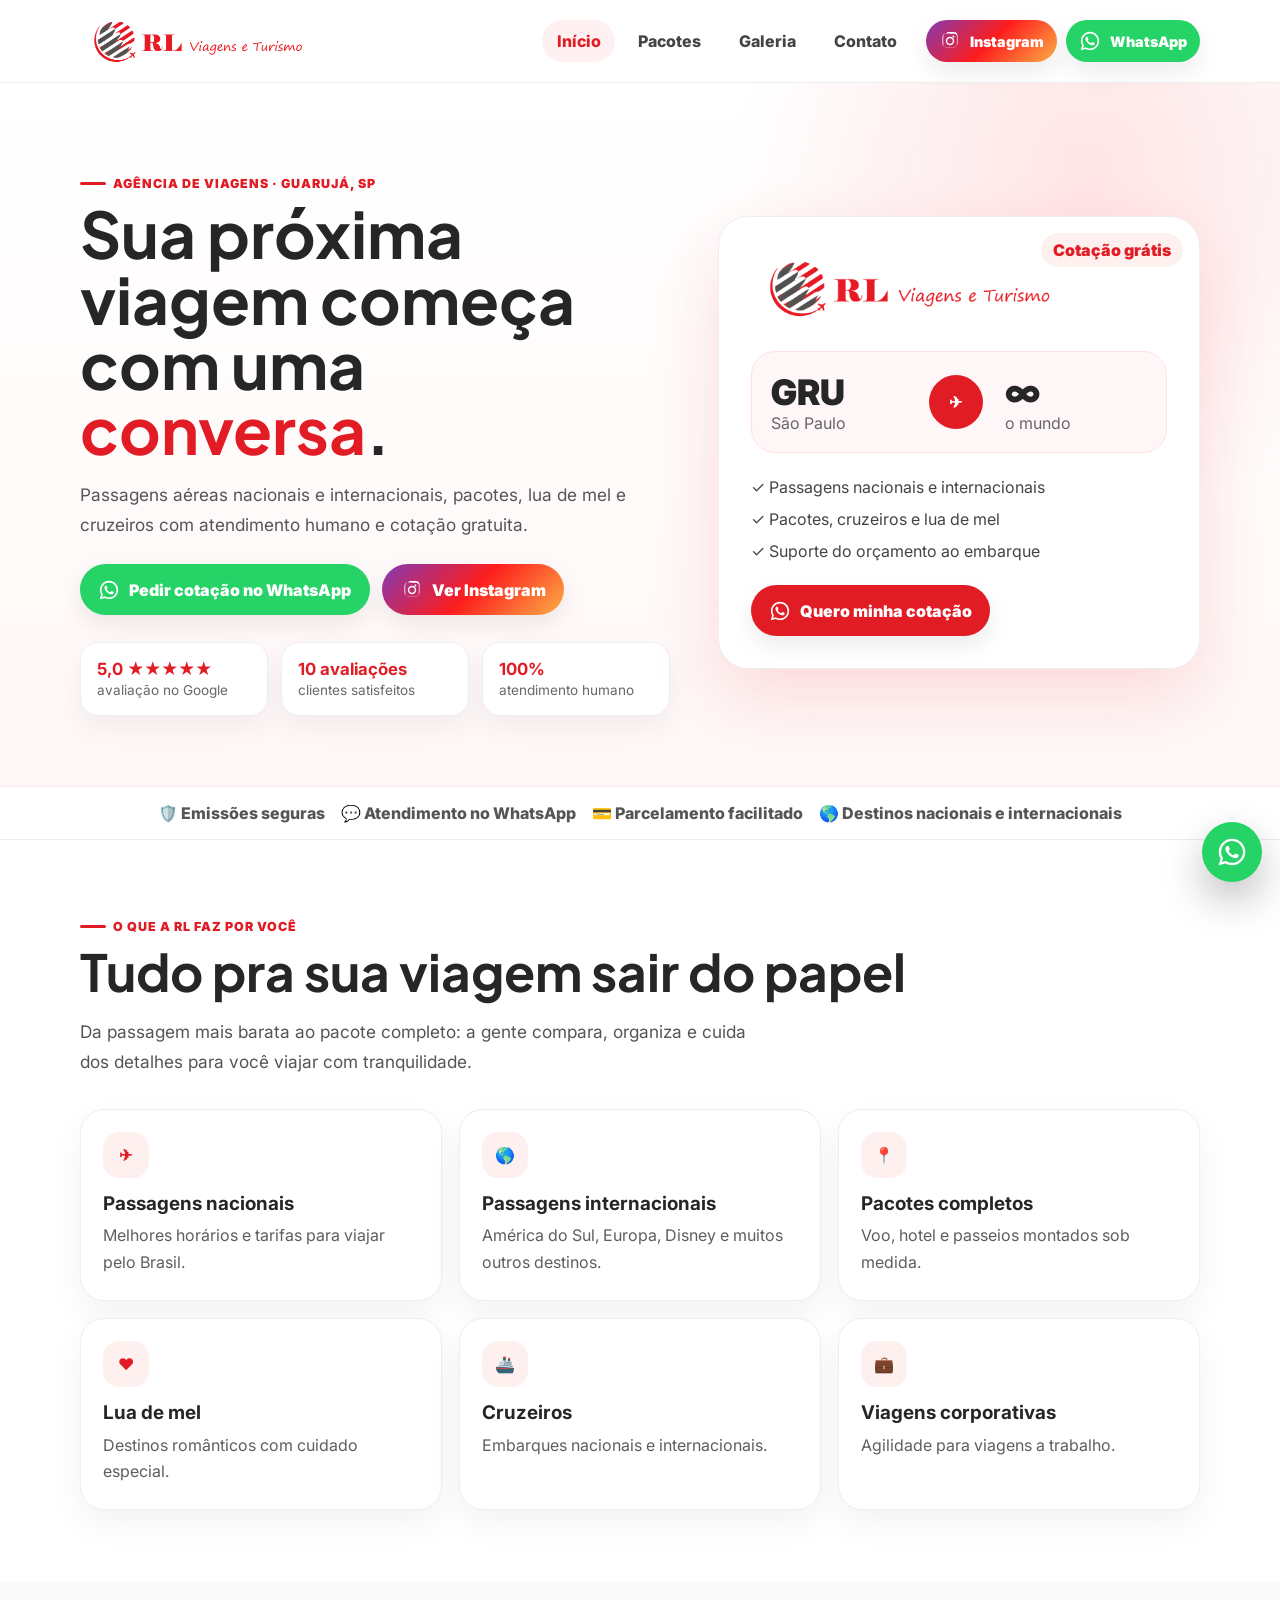
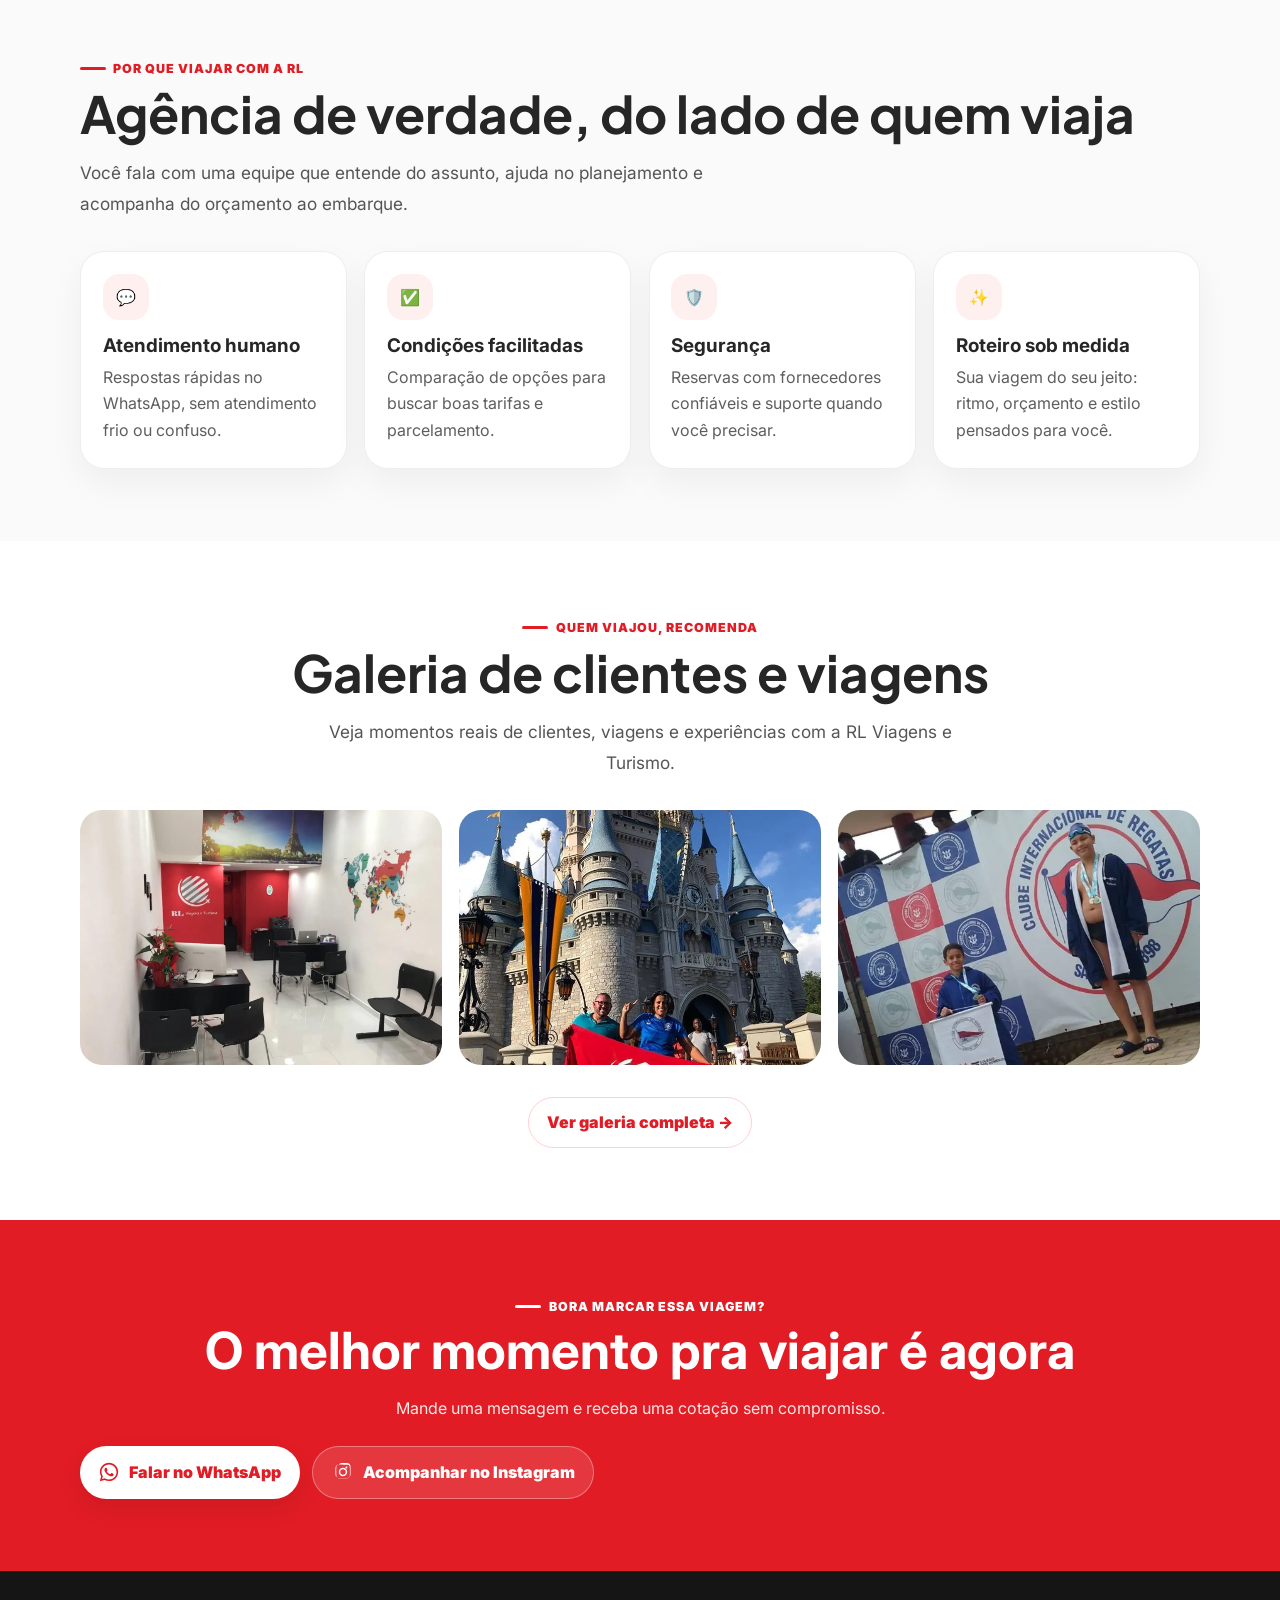
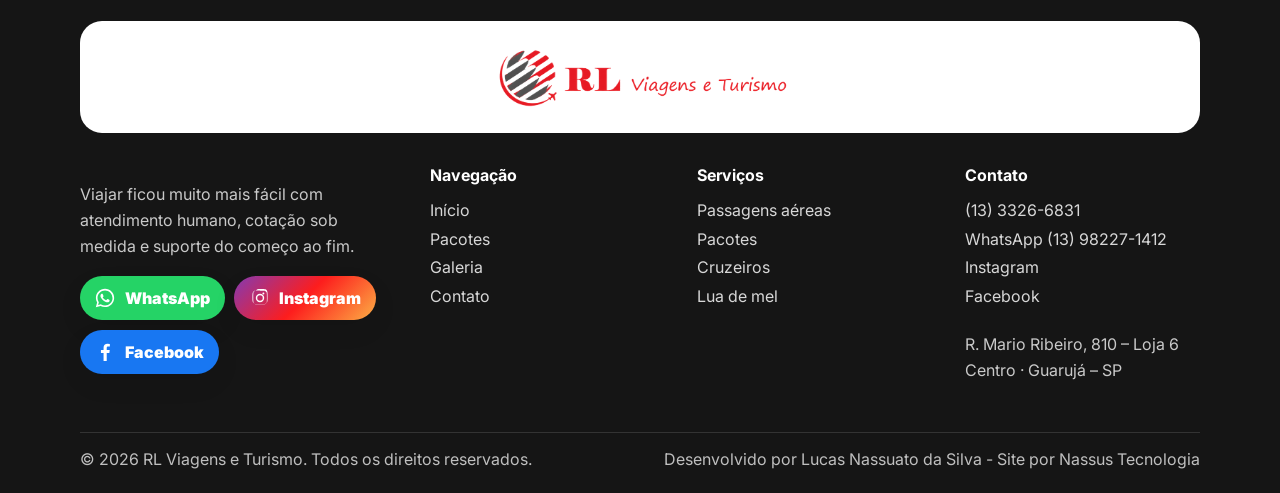
==== commit 5e464e95: "Corrigir logo galeria e CTAs oficiais" ====
--- a/index.html
+++ b/index.html
@@ -1 +1,8 @@
-<!DOCTYPE html><html lang="pt-BR"><head><meta charset="UTF-8"><meta name="viewport" content="width=device-width,initial-scale=1,viewport-fit=cover"><title>RL Viagens e Turismo | Passagens e Pacotes em Guarujá - SP</title><meta name="description" content="Agência de viagens em Guarujá. Passagens aéreas nacionais e internacionais, pacotes, lua de mel e cruzeiros. Fale no WhatsApp."><meta name="robots" content="index,follow"><meta name="theme-color" content="#E11C24"><meta property="og:type" content="website"><meta property="og:locale" content="pt_BR"><meta property="og:site_name" content="RL Viagens e Turismo"><meta property="og:title" content="RL Viagens e Turismo | Guarujá - SP"><meta property="og:description" content="Passagens, pacotes e cruzeiros com atendimento humano em Guarujá."><meta property="og:image" content="https://rlviagensturismo.netlify.app/assets/og-image.svg"><link rel="icon" type="image/svg+xml" href="assets/favicon.svg"><link rel="manifest" href="manifest.webmanifest"><link rel="preconnect" href="https://fonts.googleapis.com"><link rel="preconnect" href="https://fonts.gstatic.com" crossorigin><link href="https://fonts.googleapis.com/css2?family=Inter:wght@400;500;600;700;800;900&family=Plus+Jakarta+Sans:wght@700;800&display=swap" rel="stylesheet"><link rel="stylesheet" href="styles.css"></head><body><header><div class="wrap nav"><a href="index.html" class="brand"><span class="badge"><img src="assets/logo.svg" alt="Logo RL Viagens"></span><span class="txt"><b>RL Viagens</b><small>Turismo · Guarujá</small></span></a><nav class="nav-links" id="navlinks"><a class="link active" href="index.html">Início</a><a class="link" href="pacotes.html">Pacotes</a><a class="link" href="galeria.html">Galeria</a><a class="link" href="contato.html">Contato</a><div class="nav-cta"><a class="btn btn-line red" data-tel>Ligar</a><a class="btn btn-wa" data-wa="Olá! Vim pelo site da RL Viagens ✈️">WhatsApp</a></div></nav><button class="menu-btn" id="menuBtn" aria-label="Abrir menu">☰</button></div></header><section class="hero"><div class="wrap hero-grid"><div><span class="eyebrow">Agência de viagens · Guarujá, SP</span><h1>Sua próxima viagem começa com uma <span class="hl">conversa</span>.</h1><p class="lead">Passagens aéreas nacionais e internacionais, pacotes, lua de mel e cruzeiros com atendimento humano e cotação gratuita.</p><div class="hero-cta"><a class="btn btn-wa" data-wa="Olá! Quero uma cotação de viagem ✈️">Pedir cotação grátis</a><a class="btn btn-line" href="pacotes.html">Ver pacotes</a></div><div class="hero-stats"><div class="s"><b>+500</b><span>viajantes atendidos</span></div><div class="s"><b>Nac. + Int.</b><span>passagens e pacotes</span></div><div class="s"><b>100%</b><span>atendimento humano</span></div></div></div><div><div class="hero-card"><span class="float-tag">Cotação grátis</span><div class="hc-top"><span class="badge"><img src="assets/logo.svg" alt="RL Viagens"></span><div><b>RL Viagens e Turismo</b><span>Guarujá · Baixada Santista</span></div></div><div class="hc-route"><div class="pt"><div class="code">GRU</div><div class="city">São Paulo</div></div><div class="mid">✈</div><div class="pt"><div class="code">∞</div><div class="city">o mundo</div></div></div><ul class="hc-list"><li>✓ Melhor preço em passagens e pacotes</li><li>✓ Parcelamento que cabe no bolso</li><li>✓ Suporte do começo ao fim da viagem</li></ul><a class="btn btn-red" data-wa="Olá! Quero minha cotação de viagem grátis ✈️">Quero minha cotação</a></div></div></div></section><div class="trust"><div class="wrap row"><span class="t">🛡️ Emissões seguras</span><span class="t">💬 Atendimento no WhatsApp</span><span class="t">💳 Parcelamento facilitado</span><span class="t">🌎 Destinos nacionais e internacionais</span></div></div><section><div class="wrap"><div class="sec-head"><span class="eyebrow">O que a RL faz por você</span><h2>Tudo pra sua viagem sair do papel</h2><p>Da passagem mais barata ao pacote completo: a gente compara, organiza e cuida dos detalhes para você viajar com tranquilidade.</p></div><div class="svc-grid"><div class="svc"><div class="ic">✈</div><h3>Passagens nacionais</h3><p>Melhores horários e tarifas para viajar pelo Brasil.</p></div><div class="svc"><div class="ic">🌎</div><h3>Passagens internacionais</h3><p>América do Sul, Europa, Disney e muitos outros destinos.</p></div><div class="svc"><div class="ic">📍</div><h3>Pacotes completos</h3><p>Voo, hotel e passeios montados sob medida.</p></div><div class="svc"><div class="ic">❤</div><h3>Lua de mel</h3><p>Destinos românticos com cuidado especial.</p></div><div class="svc"><div class="ic">🚢</div><h3>Cruzeiros</h3><p>Embarques nacionais e internacionais.</p></div><div class="svc"><div class="ic">💼</div><h3>Viagens corporativas</h3><p>Agilidade para viagens a trabalho.</p></div></div></div></section><section class="soft"><div class="wrap"><div class="sec-head"><span class="eyebrow">Por que viajar com a RL</span><h2>Agência de verdade, do lado de quem viaja</h2><p>Você fala com uma equipe que entende do assunto, ajuda no planejamento e acompanha do orçamento ao embarque.</p></div><div class="why-grid"><div class="why-card"><div class="ic">💬</div><h3>Atendimento humano</h3><p>Respostas rápidas no WhatsApp, sem atendimento frio ou confuso.</p></div><div class="why-card"><div class="ic">✅</div><h3>Condições facilitadas</h3><p>Comparação de opções para buscar boas tarifas e parcelamento.</p></div><div class="why-card"><div class="ic">🛡️</div><h3>Segurança</h3><p>Reservas com fornecedores confiáveis e suporte quando você precisar.</p></div><div class="why-card"><div class="ic">✨</div><h3>Roteiro sob medida</h3><p>Sua viagem do seu jeito: ritmo, orçamento e estilo pensados para você.</p></div></div></div></section><section><div class="wrap"><div class="sec-head"><span class="eyebrow">Quem viajou, recomenda</span><h2>Histórias que começaram aqui</h2></div><div class="test-grid"><div class="quote"><div class="stars">★★★★★</div><p>Atendimento impecável. Resolveram tudo do nosso pacote para Maceió.</p><div class="who"><span class="av">AM</span><div><b>Ana e Marcos</b><span>Lua de mel · Maceió</span></div></div></div><div class="quote"><div class="stars">★★★★★</div><p>Comprei minha passagem internacional sem stress pelo WhatsApp.</p><div class="who"><span class="av">JP</span><div><b>Juliana P.</b><span>Passagem · Lisboa</span></div></div></div><div class="quote"><div class="stars">★★★★★</div><p>Levei a família para Orlando e foi tudo organizado.</p><div class="who"><span class="av">RF</span><div><b>Roberto F.</b><span>Pacote · Orlando</span></div></div></div></div><div class="center" style="margin-top:2rem"><a class="btn btn-line red" href="galeria.html">Ver galeria de clientes →</a></div></div></section><section class="cta-band"><div class="wrap"><span class="eyebrow on-red">Bora marcar essa viagem?</span><h2>O melhor momento pra viajar é agora</h2><p>Mande uma mensagem e receba uma cotação sem compromisso.</p><div class="cta-row"><a class="btn btn-white" data-wa="Olá! Quero planejar minha viagem com a RL ✈️">Falar no WhatsApp</a><a class="btn btn-ghost-white" data-tel>(13) 3326-6831</a></div></div></section><footer><div class="wrap"><div class="foot-grid"><div class="foot-brand"><a href="index.html" class="brand"><span class="badge"><img src="assets/logo.svg" alt="RL Viagens"></span><span class="txt"><b>RL Viagens</b><small>Turismo · Guarujá</small></span></a><p>Viajar ficou muito mais fácil. Condições imperdíveis com atendimento de verdade.</p><div class="foot-social"><a href="https://www.instagram.com/rlturismoguaruja/" target="_blank" rel="noopener">Instagram</a><a href="https://www.facebook.com/rlviagemeturismo" target="_blank" rel="noopener">Facebook</a></div></div><div class="foot-col"><h4>Navegação</h4><a href="index.html">Início</a><a href="pacotes.html">Pacotes</a><a href="galeria.html">Galeria</a><a href="contato.html">Contato</a></div><div class="foot-col"><h4>Serviços</h4><a href="pacotes.html">Passagens aéreas</a><a href="pacotes.html">Pacotes</a><a href="pacotes.html">Cruzeiros</a><a href="pacotes.html">Lua de mel</a></div><div class="foot-col"><h4>Contato</h4><a data-tel>(13) 3326-6831</a><a data-wa="Olá! Quero falar com a RL Viagens ✈️">WhatsApp (13) 98227-1412</a><a href="https://www.instagram.com/rlturismoguaruja/" target="_blank" rel="noopener">Instagram</a><a href="https://www.facebook.com/rlviagemeturismo" target="_blank" rel="noopener">Facebook</a><p>R. Mario Ribeiro, 810 – Loja 6<br>Centro · Guarujá – SP</p></div></div><div class="foot-bottom"><span>© <span id="yr"></span> RL Viagens e Turismo. Todos os direitos reservados.</span><span>Desenvolvido por Lucas Nassuato da Silva - Site por Nassus Tecnologia</span></div></div></footer><a class="wa-float" data-wa="Olá! Quero planejar uma viagem com a RL ✈️" aria-label="Falar no WhatsApp">☘</a><script src="main.js"></script></body></html>+<!DOCTYPE html><html lang="pt-BR"><head><meta charset="UTF-8"><meta name="viewport" content="width=device-width,initial-scale=1,viewport-fit=cover"><title>RL Viagens e Turismo | Passagens e Pacotes em Guarujá - SP</title><meta name="description" content="Agência de viagens em Guarujá. Passagens aéreas nacionais e internacionais, pacotes, lua de mel e cruzeiros. Fale no WhatsApp."><meta name="robots" content="index,follow"><meta name="theme-color" content="#E11C24"><meta property="og:type" content="website"><meta property="og:locale" content="pt_BR"><meta property="og:site_name" content="RL Viagens e Turismo"><meta property="og:title" content="RL Viagens e Turismo | Passagens e Pacotes em Guarujá - SP"><meta property="og:description" content="Agência de viagens em Guarujá. Passagens aéreas nacionais e internacionais, pacotes, lua de mel e cruzeiros. Fale no WhatsApp."><meta property="og:image" content="assets/og-image.jpg"><link rel="icon" type="image/png" href="assets/favicon.png"><link rel="manifest" href="manifest.webmanifest"><link rel="preconnect" href="https://fonts.googleapis.com"><link rel="preconnect" href="https://fonts.gstatic.com" crossorigin><link href="https://fonts.googleapis.com/css2?family=Inter:wght@400;500;600;700;800;900&family=Plus+Jakarta+Sans:wght@700;800&display=swap" rel="stylesheet"><link rel="stylesheet" href="styles.css"></head><body><header class="site-header"><div class="wrap nav"><a href="index.html" class="brand-full" aria-label="RL Viagens e Turismo"><img src="assets/logo-horizontal.png" alt="RL Viagens e Turismo"></a><nav class="nav-links" id="navlinks"><a class="link active" href="index.html">Início</a><a class="link " href="pacotes.html">Pacotes</a><a class="link " href="galeria.html">Galeria</a><a class="link " href="contato.html">Contato</a><div class="nav-cta"><a class="nav-social nav-instagram" href="https://www.instagram.com/rlturismoguaruja/" target="_blank" rel="noopener"><span class="btn-icon"><svg viewBox="0 0 32 32" aria-hidden="true"><path fill="currentColor" d="M16 2.9c3.56 0 4 .02 5.41.08 1.31.06 2.02.28 2.49.46.63.25 1.08.54 1.55 1.01.47.47.76.92 1.01 1.55.18.47.4 1.18.46 2.49.06 1.41.08 1.85.08 5.41s-.02 4-.08 5.41c-.06 1.31-.28 2.02-.46 2.49a4.2 4.2 0 0 1-2.56 2.56c-.47.18-1.18.4-2.49.46-1.41.06-1.85.08-5.41.08s-4-.02-5.41-.08c-1.31-.06-2.02-.28-2.49-.46a4.2 4.2 0 0 1-2.56-2.56c-.18-.47-.4-1.18-.46-2.49C5.02 19.9 5 19.46 5 15.9s.02-4 .08-5.41c.06-1.31.28-2.02.46-2.49.25-.63.54-1.08 1.01-1.55.47-.47.92-.76 1.55-1.01.47-.18 1.18-.4 2.49-.46C12 2.92 12.44 2.9 16 2.9Zm0 2.35c-3.5 0-3.91.01-5.28.08-1.26.06-1.94.27-2.39.44a2.8 2.8 0 0 0-1.62 1.62c-.17.45-.38 1.13-.44 2.39-.07 1.37-.08 1.78-.08 5.28s.01 3.91.08 5.28c.06 1.26.27 1.94.44 2.39.17.46.38.79.72 1.13.34.34.67.55 1.13.72.45.17 1.13.38 2.39.44 1.37.07 1.78.08 5.28.08s3.91-.01 5.28-.08c1.26-.06 1.94-.27 2.39-.44a2.8 2.8 0 0 0 1.62-1.62c.17-.45.38-1.13.44-2.39.07-1.37.08-1.78.08-5.28s-.01-3.91-.08-5.28c-.06-1.26-.27-1.94-.44-2.39a2.8 2.8 0 0 0-1.62-1.62c-.45-.17-1.13-.38-2.39-.44-1.37-.07-1.78-.08-5.28-.08Zm0 4.53a6.12 6.12 0 1 1 0 12.24 6.12 6.12 0 0 1 0-12.24Zm0 10.1a3.98 3.98 0 1 0 0-7.96 3.98 3.98 0 0 0 0 7.96Zm6.38-10.38a1.43 1.43 0 1 1-2.86 0 1.43 1.43 0 0 1 2.86 0Z"/></svg></span><span>Instagram</span></a><a class="nav-social nav-whatsapp" data-wa="Olá! Vim pelo site da RL Viagens ✈️"><span class="btn-icon"><svg viewBox="0 0 32 32" aria-hidden="true"><path fill="currentColor" d="M16.04 2.7C8.72 2.7 2.76 8.64 2.76 15.94c0 2.34.62 4.62 1.8 6.63L2.64 29.3l6.9-1.82a13.2 13.2 0 0 0 6.5 1.66h.01c7.31 0 13.27-5.94 13.27-13.24S23.36 2.7 16.04 2.7Zm0 24.1h-.01a10.95 10.95 0 0 1-5.57-1.52l-.4-.24-4.09 1.08 1.1-3.98-.26-.41a10.85 10.85 0 0 1-1.69-5.8c0-6 4.9-10.89 10.92-10.89 2.91 0 5.65 1.13 7.71 3.19a10.8 10.8 0 0 1 3.2 7.69c0 6-4.9 10.88-10.91 10.88Zm5.98-8.15c-.33-.17-1.95-.96-2.25-1.07-.3-.11-.52-.17-.74.17-.22.33-.85 1.07-1.04 1.29-.19.22-.38.25-.7.08-.33-.16-1.38-.5-2.63-1.6-.97-.86-1.63-1.93-1.82-2.26-.19-.33-.02-.51.14-.67.15-.15.33-.38.5-.57.16-.19.22-.33.33-.55.11-.22.05-.41-.03-.57-.08-.16-.74-1.78-1.01-2.43-.27-.64-.54-.55-.74-.56h-.63c-.22 0-.57.08-.87.41-.3.33-1.14 1.11-1.14 2.71 0 1.6 1.17 3.15 1.34 3.37.16.22 2.3 3.5 5.57 4.91.78.34 1.39.54 1.87.69.79.25 1.5.21 2.06.13.63-.09 1.95-.8 2.23-1.57.27-.77.27-1.43.19-1.57-.08-.14-.3-.22-.63-.38Z"/></svg></span><span>WhatsApp</span></a></div></nav><button class="menu-btn" id="menuBtn" aria-label="Abrir menu">☰</button></div></header>
+<section class="hero"><div class="wrap hero-grid"><div><span class="eyebrow">Agência de viagens · Guarujá, SP</span><h1>Sua próxima viagem começa com uma <span class="hl">conversa</span>.</h1><p class="lead">Passagens aéreas nacionais e internacionais, pacotes, lua de mel e cruzeiros com atendimento humano e cotação gratuita.</p><div class="hero-cta"><a class="btn-whatsapp" data-wa="Olá! Quero uma cotação de viagem ✈️"><span class="btn-icon"><svg viewBox="0 0 32 32" aria-hidden="true"><path fill="currentColor" d="M16.04 2.7C8.72 2.7 2.76 8.64 2.76 15.94c0 2.34.62 4.62 1.8 6.63L2.64 29.3l6.9-1.82a13.2 13.2 0 0 0 6.5 1.66h.01c7.31 0 13.27-5.94 13.27-13.24S23.36 2.7 16.04 2.7Zm0 24.1h-.01a10.95 10.95 0 0 1-5.57-1.52l-.4-.24-4.09 1.08 1.1-3.98-.26-.41a10.85 10.85 0 0 1-1.69-5.8c0-6 4.9-10.89 10.92-10.89 2.91 0 5.65 1.13 7.71 3.19a10.8 10.8 0 0 1 3.2 7.69c0 6-4.9 10.88-10.91 10.88Zm5.98-8.15c-.33-.17-1.95-.96-2.25-1.07-.3-.11-.52-.17-.74.17-.22.33-.85 1.07-1.04 1.29-.19.22-.38.25-.7.08-.33-.16-1.38-.5-2.63-1.6-.97-.86-1.63-1.93-1.82-2.26-.19-.33-.02-.51.14-.67.15-.15.33-.38.5-.57.16-.19.22-.33.33-.55.11-.22.05-.41-.03-.57-.08-.16-.74-1.78-1.01-2.43-.27-.64-.54-.55-.74-.56h-.63c-.22 0-.57.08-.87.41-.3.33-1.14 1.11-1.14 2.71 0 1.6 1.17 3.15 1.34 3.37.16.22 2.3 3.5 5.57 4.91.78.34 1.39.54 1.87.69.79.25 1.5.21 2.06.13.63-.09 1.95-.8 2.23-1.57.27-.77.27-1.43.19-1.57-.08-.14-.3-.22-.63-.38Z"/></svg></span><span>Pedir cotação no WhatsApp</span></a> <a class="btn-instagram" href="https://www.instagram.com/rlturismoguaruja/" target="_blank" rel="noopener"><span class="btn-icon"><svg viewBox="0 0 32 32" aria-hidden="true"><path fill="currentColor" d="M16 2.9c3.56 0 4 .02 5.41.08 1.31.06 2.02.28 2.49.46.63.25 1.08.54 1.55 1.01.47.47.76.92 1.01 1.55.18.47.4 1.18.46 2.49.06 1.41.08 1.85.08 5.41s-.02 4-.08 5.41c-.06 1.31-.28 2.02-.46 2.49a4.2 4.2 0 0 1-2.56 2.56c-.47.18-1.18.4-2.49.46-1.41.06-1.85.08-5.41.08s-4-.02-5.41-.08c-1.31-.06-2.02-.28-2.49-.46a4.2 4.2 0 0 1-2.56-2.56c-.18-.47-.4-1.18-.46-2.49C5.02 19.9 5 19.46 5 15.9s.02-4 .08-5.41c.06-1.31.28-2.02.46-2.49.25-.63.54-1.08 1.01-1.55.47-.47.92-.76 1.55-1.01.47-.18 1.18-.4 2.49-.46C12 2.92 12.44 2.9 16 2.9Zm0 2.35c-3.5 0-3.91.01-5.28.08-1.26.06-1.94.27-2.39.44a2.8 2.8 0 0 0-1.62 1.62c-.17.45-.38 1.13-.44 2.39-.07 1.37-.08 1.78-.08 5.28s.01 3.91.08 5.28c.06 1.26.27 1.94.44 2.39.17.46.38.79.72 1.13.34.34.67.55 1.13.72.45.17 1.13.38 2.39.44 1.37.07 1.78.08 5.28.08s3.91-.01 5.28-.08c1.26-.06 1.94-.27 2.39-.44a2.8 2.8 0 0 0 1.62-1.62c.17-.45.38-1.13.44-2.39.07-1.37.08-1.78.08-5.28s-.01-3.91-.08-5.28c-.06-1.26-.27-1.94-.44-2.39a2.8 2.8 0 0 0-1.62-1.62c-.45-.17-1.13-.38-2.39-.44-1.37-.07-1.78-.08-5.28-.08Zm0 4.53a6.12 6.12 0 1 1 0 12.24 6.12 6.12 0 0 1 0-12.24Zm0 10.1a3.98 3.98 0 1 0 0-7.96 3.98 3.98 0 0 0 0 7.96Zm6.38-10.38a1.43 1.43 0 1 1-2.86 0 1.43 1.43 0 0 1 2.86 0Z"/></svg></span><span>Ver Instagram</span></a></div><div class="hero-stats"><div class="s"><b>5,0 ★★★★★</b><span>avaliação no Google</span></div><div class="s"><b>10 avaliações</b><span>clientes satisfeitos</span></div><div class="s"><b>100%</b><span>atendimento humano</span></div></div></div><div><div class="hero-card"><span class="float-tag">Cotação grátis</span><div class="hc-top"><img src="assets/logo-horizontal.png" alt="RL Viagens e Turismo"></div><div class="hc-route"><div><div class="code">GRU</div><div class="city">São Paulo</div></div><div class="mid">✈</div><div><div class="code">∞</div><div class="city">o mundo</div></div></div><ul class="hc-list"><li>✓ Passagens nacionais e internacionais</li><li>✓ Pacotes, cruzeiros e lua de mel</li><li>✓ Suporte do orçamento ao embarque</li></ul><a class="btn-red cta-inline" data-wa="Olá! Quero minha cotação de viagem grátis ✈️"><span class="btn-icon"><svg viewBox="0 0 32 32" aria-hidden="true"><path fill="currentColor" d="M16.04 2.7C8.72 2.7 2.76 8.64 2.76 15.94c0 2.34.62 4.62 1.8 6.63L2.64 29.3l6.9-1.82a13.2 13.2 0 0 0 6.5 1.66h.01c7.31 0 13.27-5.94 13.27-13.24S23.36 2.7 16.04 2.7Zm0 24.1h-.01a10.95 10.95 0 0 1-5.57-1.52l-.4-.24-4.09 1.08 1.1-3.98-.26-.41a10.85 10.85 0 0 1-1.69-5.8c0-6 4.9-10.89 10.92-10.89 2.91 0 5.65 1.13 7.71 3.19a10.8 10.8 0 0 1 3.2 7.69c0 6-4.9 10.88-10.91 10.88Zm5.98-8.15c-.33-.17-1.95-.96-2.25-1.07-.3-.11-.52-.17-.74.17-.22.33-.85 1.07-1.04 1.29-.19.22-.38.25-.7.08-.33-.16-1.38-.5-2.63-1.6-.97-.86-1.63-1.93-1.82-2.26-.19-.33-.02-.51.14-.67.15-.15.33-.38.5-.57.16-.19.22-.33.33-.55.11-.22.05-.41-.03-.57-.08-.16-.74-1.78-1.01-2.43-.27-.64-.54-.55-.74-.56h-.63c-.22 0-.57.08-.87.41-.3.33-1.14 1.11-1.14 2.71 0 1.6 1.17 3.15 1.34 3.37.16.22 2.3 3.5 5.57 4.91.78.34 1.39.54 1.87.69.79.25 1.5.21 2.06.13.63-.09 1.95-.8 2.23-1.57.27-.77.27-1.43.19-1.57-.08-.14-.3-.22-.63-.38Z"/></svg></span><span>Quero minha cotação</span></a></div></div></div></section>
+<div class="trust"><div class="wrap row"><span class="t">🛡️ Emissões seguras</span><span class="t">💬 Atendimento no WhatsApp</span><span class="t">💳 Parcelamento facilitado</span><span class="t">🌎 Destinos nacionais e internacionais</span></div></div>
+<section><div class="wrap"><div class="sec-head"><span class="eyebrow">O que a RL faz por você</span><h2>Tudo pra sua viagem sair do papel</h2><p>Da passagem mais barata ao pacote completo: a gente compara, organiza e cuida dos detalhes para você viajar com tranquilidade.</p></div><div class="svc-grid"><div class="svc"><div class="ic">✈</div><h3>Passagens nacionais</h3><p>Melhores horários e tarifas para viajar pelo Brasil.</p></div><div class="svc"><div class="ic">🌎</div><h3>Passagens internacionais</h3><p>América do Sul, Europa, Disney e muitos outros destinos.</p></div><div class="svc"><div class="ic">📍</div><h3>Pacotes completos</h3><p>Voo, hotel e passeios montados sob medida.</p></div><div class="svc"><div class="ic">❤</div><h3>Lua de mel</h3><p>Destinos românticos com cuidado especial.</p></div><div class="svc"><div class="ic">🚢</div><h3>Cruzeiros</h3><p>Embarques nacionais e internacionais.</p></div><div class="svc"><div class="ic">💼</div><h3>Viagens corporativas</h3><p>Agilidade para viagens a trabalho.</p></div></div></div></section>
+<section class="soft"><div class="wrap"><div class="sec-head"><span class="eyebrow">Por que viajar com a RL</span><h2>Agência de verdade, do lado de quem viaja</h2><p>Você fala com uma equipe que entende do assunto, ajuda no planejamento e acompanha do orçamento ao embarque.</p></div><div class="why-grid"><div class="why-card"><div class="ic">💬</div><h3>Atendimento humano</h3><p>Respostas rápidas no WhatsApp, sem atendimento frio ou confuso.</p></div><div class="why-card"><div class="ic">✅</div><h3>Condições facilitadas</h3><p>Comparação de opções para buscar boas tarifas e parcelamento.</p></div><div class="why-card"><div class="ic">🛡️</div><h3>Segurança</h3><p>Reservas com fornecedores confiáveis e suporte quando você precisar.</p></div><div class="why-card"><div class="ic">✨</div><h3>Roteiro sob medida</h3><p>Sua viagem do seu jeito: ritmo, orçamento e estilo pensados para você.</p></div></div></div></section>
+<section><div class="wrap"><div class="sec-head center"><span class="eyebrow">Quem viajou, recomenda</span><h2>Galeria de clientes e viagens</h2><p>Veja momentos reais de clientes, viagens e experiências com a RL Viagens e Turismo.</p></div><div class="gallery-preview"><img src="assets/galeria/foto-01.webp" alt="Loja RL Viagens" loading="lazy"><img src="assets/galeria/foto-05.webp" alt="Cliente RL em viagem" loading="lazy"><img src="assets/galeria/foto-15.webp" alt="Viagem em família" loading="lazy"></div><div class="center" style="margin-top:2rem"><a class="btn-line red" href="galeria.html">Ver galeria completa →</a></div></div></section>
+<section class="cta-band"><div class="wrap"><span class="eyebrow on-red">Bora marcar essa viagem?</span><h2>O melhor momento pra viajar é agora</h2><p>Mande uma mensagem e receba uma cotação sem compromisso.</p><div class="cta-row"><a class="btn-white cta-inline" data-wa="Olá! Quero planejar minha viagem com a RL ✈️"><span class="btn-icon"><svg viewBox="0 0 32 32" aria-hidden="true"><path fill="currentColor" d="M16.04 2.7C8.72 2.7 2.76 8.64 2.76 15.94c0 2.34.62 4.62 1.8 6.63L2.64 29.3l6.9-1.82a13.2 13.2 0 0 0 6.5 1.66h.01c7.31 0 13.27-5.94 13.27-13.24S23.36 2.7 16.04 2.7Zm0 24.1h-.01a10.95 10.95 0 0 1-5.57-1.52l-.4-.24-4.09 1.08 1.1-3.98-.26-.41a10.85 10.85 0 0 1-1.69-5.8c0-6 4.9-10.89 10.92-10.89 2.91 0 5.65 1.13 7.71 3.19a10.8 10.8 0 0 1 3.2 7.69c0 6-4.9 10.88-10.91 10.88Zm5.98-8.15c-.33-.17-1.95-.96-2.25-1.07-.3-.11-.52-.17-.74.17-.22.33-.85 1.07-1.04 1.29-.19.22-.38.25-.7.08-.33-.16-1.38-.5-2.63-1.6-.97-.86-1.63-1.93-1.82-2.26-.19-.33-.02-.51.14-.67.15-.15.33-.38.5-.57.16-.19.22-.33.33-.55.11-.22.05-.41-.03-.57-.08-.16-.74-1.78-1.01-2.43-.27-.64-.54-.55-.74-.56h-.63c-.22 0-.57.08-.87.41-.3.33-1.14 1.11-1.14 2.71 0 1.6 1.17 3.15 1.34 3.37.16.22 2.3 3.5 5.57 4.91.78.34 1.39.54 1.87.69.79.25 1.5.21 2.06.13.63-.09 1.95-.8 2.23-1.57.27-.77.27-1.43.19-1.57-.08-.14-.3-.22-.63-.38Z"/></svg></span><span>Falar no WhatsApp</span></a> <a class="btn-ghost-white cta-inline" href="https://www.instagram.com/rlturismoguaruja/" target="_blank" rel="noopener"><span class="btn-icon"><svg viewBox="0 0 32 32" aria-hidden="true"><path fill="currentColor" d="M16 2.9c3.56 0 4 .02 5.41.08 1.31.06 2.02.28 2.49.46.63.25 1.08.54 1.55 1.01.47.47.76.92 1.01 1.55.18.47.4 1.18.46 2.49.06 1.41.08 1.85.08 5.41s-.02 4-.08 5.41c-.06 1.31-.28 2.02-.46 2.49a4.2 4.2 0 0 1-2.56 2.56c-.47.18-1.18.4-2.49.46-1.41.06-1.85.08-5.41.08s-4-.02-5.41-.08c-1.31-.06-2.02-.28-2.49-.46a4.2 4.2 0 0 1-2.56-2.56c-.18-.47-.4-1.18-.46-2.49C5.02 19.9 5 19.46 5 15.9s.02-4 .08-5.41c.06-1.31.28-2.02.46-2.49.25-.63.54-1.08 1.01-1.55.47-.47.92-.76 1.55-1.01.47-.18 1.18-.4 2.49-.46C12 2.92 12.44 2.9 16 2.9Zm0 2.35c-3.5 0-3.91.01-5.28.08-1.26.06-1.94.27-2.39.44a2.8 2.8 0 0 0-1.62 1.62c-.17.45-.38 1.13-.44 2.39-.07 1.37-.08 1.78-.08 5.28s.01 3.91.08 5.28c.06 1.26.27 1.94.44 2.39.17.46.38.79.72 1.13.34.34.67.55 1.13.72.45.17 1.13.38 2.39.44 1.37.07 1.78.08 5.28.08s3.91-.01 5.28-.08c1.26-.06 1.94-.27 2.39-.44a2.8 2.8 0 0 0 1.62-1.62c.17-.45.38-1.13.44-2.39.07-1.37.08-1.78.08-5.28s-.01-3.91-.08-5.28c-.06-1.26-.27-1.94-.44-2.39a2.8 2.8 0 0 0-1.62-1.62c-.45-.17-1.13-.38-2.39-.44-1.37-.07-1.78-.08-5.28-.08Zm0 4.53a6.12 6.12 0 1 1 0 12.24 6.12 6.12 0 0 1 0-12.24Zm0 10.1a3.98 3.98 0 1 0 0-7.96 3.98 3.98 0 0 0 0 7.96Zm6.38-10.38a1.43 1.43 0 1 1-2.86 0 1.43 1.43 0 0 1 2.86 0Z"/></svg></span><span>Acompanhar no Instagram</span></a></div></div></section>
+<footer><div class="wrap"><div class="footer-logo-top"><img src="assets/logo-horizontal.png" alt="RL Viagens e Turismo"></div><div class="foot-grid"><div class="foot-brand"><p>Viajar ficou muito mais fácil com atendimento humano, cotação sob medida e suporte do começo ao fim.</p><div class="foot-social"><a class="social-pill wa" data-wa="Olá! Quero falar com a RL Viagens ✈️"><span class="btn-icon"><svg viewBox="0 0 32 32" aria-hidden="true"><path fill="currentColor" d="M16.04 2.7C8.72 2.7 2.76 8.64 2.76 15.94c0 2.34.62 4.62 1.8 6.63L2.64 29.3l6.9-1.82a13.2 13.2 0 0 0 6.5 1.66h.01c7.31 0 13.27-5.94 13.27-13.24S23.36 2.7 16.04 2.7Zm0 24.1h-.01a10.95 10.95 0 0 1-5.57-1.52l-.4-.24-4.09 1.08 1.1-3.98-.26-.41a10.85 10.85 0 0 1-1.69-5.8c0-6 4.9-10.89 10.92-10.89 2.91 0 5.65 1.13 7.71 3.19a10.8 10.8 0 0 1 3.2 7.69c0 6-4.9 10.88-10.91 10.88Zm5.98-8.15c-.33-.17-1.95-.96-2.25-1.07-.3-.11-.52-.17-.74.17-.22.33-.85 1.07-1.04 1.29-.19.22-.38.25-.7.08-.33-.16-1.38-.5-2.63-1.6-.97-.86-1.63-1.93-1.82-2.26-.19-.33-.02-.51.14-.67.15-.15.33-.38.5-.57.16-.19.22-.33.33-.55.11-.22.05-.41-.03-.57-.08-.16-.74-1.78-1.01-2.43-.27-.64-.54-.55-.74-.56h-.63c-.22 0-.57.08-.87.41-.3.33-1.14 1.11-1.14 2.71 0 1.6 1.17 3.15 1.34 3.37.16.22 2.3 3.5 5.57 4.91.78.34 1.39.54 1.87.69.79.25 1.5.21 2.06.13.63-.09 1.95-.8 2.23-1.57.27-.77.27-1.43.19-1.57-.08-.14-.3-.22-.63-.38Z"/></svg></span><span>WhatsApp</span></a><a class="social-pill ig" href="https://www.instagram.com/rlturismoguaruja/" target="_blank" rel="noopener"><span class="btn-icon"><svg viewBox="0 0 32 32" aria-hidden="true"><path fill="currentColor" d="M16 2.9c3.56 0 4 .02 5.41.08 1.31.06 2.02.28 2.49.46.63.25 1.08.54 1.55 1.01.47.47.76.92 1.01 1.55.18.47.4 1.18.46 2.49.06 1.41.08 1.85.08 5.41s-.02 4-.08 5.41c-.06 1.31-.28 2.02-.46 2.49a4.2 4.2 0 0 1-2.56 2.56c-.47.18-1.18.4-2.49.46-1.41.06-1.85.08-5.41.08s-4-.02-5.41-.08c-1.31-.06-2.02-.28-2.49-.46a4.2 4.2 0 0 1-2.56-2.56c-.18-.47-.4-1.18-.46-2.49C5.02 19.9 5 19.46 5 15.9s.02-4 .08-5.41c.06-1.31.28-2.02.46-2.49.25-.63.54-1.08 1.01-1.55.47-.47.92-.76 1.55-1.01.47-.18 1.18-.4 2.49-.46C12 2.92 12.44 2.9 16 2.9Zm0 2.35c-3.5 0-3.91.01-5.28.08-1.26.06-1.94.27-2.39.44a2.8 2.8 0 0 0-1.62 1.62c-.17.45-.38 1.13-.44 2.39-.07 1.37-.08 1.78-.08 5.28s.01 3.91.08 5.28c.06 1.26.27 1.94.44 2.39.17.46.38.79.72 1.13.34.34.67.55 1.13.72.45.17 1.13.38 2.39.44 1.37.07 1.78.08 5.28.08s3.91-.01 5.28-.08c1.26-.06 1.94-.27 2.39-.44a2.8 2.8 0 0 0 1.62-1.62c.17-.45.38-1.13.44-2.39.07-1.37.08-1.78.08-5.28s-.01-3.91-.08-5.28c-.06-1.26-.27-1.94-.44-2.39a2.8 2.8 0 0 0-1.62-1.62c-.45-.17-1.13-.38-2.39-.44-1.37-.07-1.78-.08-5.28-.08Zm0 4.53a6.12 6.12 0 1 1 0 12.24 6.12 6.12 0 0 1 0-12.24Zm0 10.1a3.98 3.98 0 1 0 0-7.96 3.98 3.98 0 0 0 0 7.96Zm6.38-10.38a1.43 1.43 0 1 1-2.86 0 1.43 1.43 0 0 1 2.86 0Z"/></svg></span><span>Instagram</span></a><a class="social-pill fb" href="https://www.facebook.com/rlviagemeturismo" target="_blank" rel="noopener"><span class="btn-icon"><svg viewBox="0 0 32 32" aria-hidden="true"><path fill="currentColor" d="M18.5 29V17.6h3.82l.57-4.44H18.5v-2.83c0-1.29.36-2.16 2.2-2.16h2.35V4.2A31.5 31.5 0 0 0 19.62 4c-3.39 0-5.71 2.07-5.71 5.87v3.29h-3.83v4.44h3.83V29h4.59Z"/></svg></span><span>Facebook</span></a></div></div><div class="foot-col"><h4>Navegação</h4><a href="index.html">Início</a><a href="pacotes.html">Pacotes</a><a href="galeria.html">Galeria</a><a href="contato.html">Contato</a></div><div class="foot-col"><h4>Serviços</h4><a href="pacotes.html">Passagens aéreas</a><a href="pacotes.html">Pacotes</a><a href="pacotes.html">Cruzeiros</a><a href="pacotes.html">Lua de mel</a></div><div class="foot-col"><h4>Contato</h4><a data-tel>(13) 3326-6831</a><a data-wa="Olá! Quero falar com a RL Viagens ✈️">WhatsApp (13) 98227-1412</a><a href="https://www.instagram.com/rlturismoguaruja/" target="_blank" rel="noopener">Instagram</a><a href="https://www.facebook.com/rlviagemeturismo" target="_blank" rel="noopener">Facebook</a><p>R. Mario Ribeiro, 810 – Loja 6<br>Centro · Guarujá – SP</p></div></div><div class="foot-bottom"><span>© <span id="yr"></span> RL Viagens e Turismo. Todos os direitos reservados.</span><span>Desenvolvido por Lucas Nassuato da Silva - Site por Nassus Tecnologia</span></div></div></footer><a class="wa-float" data-wa="Olá! Quero planejar uma viagem com a RL ✈️" aria-label="Falar no WhatsApp"><svg viewBox="0 0 32 32" aria-hidden="true"><path fill="currentColor" d="M16.04 2.7C8.72 2.7 2.76 8.64 2.76 15.94c0 2.34.62 4.62 1.8 6.63L2.64 29.3l6.9-1.82a13.2 13.2 0 0 0 6.5 1.66h.01c7.31 0 13.27-5.94 13.27-13.24S23.36 2.7 16.04 2.7Zm0 24.1h-.01a10.95 10.95 0 0 1-5.57-1.52l-.4-.24-4.09 1.08 1.1-3.98-.26-.41a10.85 10.85 0 0 1-1.69-5.8c0-6 4.9-10.89 10.92-10.89 2.91 0 5.65 1.13 7.71 3.19a10.8 10.8 0 0 1 3.2 7.69c0 6-4.9 10.88-10.91 10.88Zm5.98-8.15c-.33-.17-1.95-.96-2.25-1.07-.3-.11-.52-.17-.74.17-.22.33-.85 1.07-1.04 1.29-.19.22-.38.25-.7.08-.33-.16-1.38-.5-2.63-1.6-.97-.86-1.63-1.93-1.82-2.26-.19-.33-.02-.51.14-.67.15-.15.33-.38.5-.57.16-.19.22-.33.33-.55.11-.22.05-.41-.03-.57-.08-.16-.74-1.78-1.01-2.43-.27-.64-.54-.55-.74-.56h-.63c-.22 0-.57.08-.87.41-.3.33-1.14 1.11-1.14 2.71 0 1.6 1.17 3.15 1.34 3.37.16.22 2.3 3.5 5.57 4.91.78.34 1.39.54 1.87.69.79.25 1.5.21 2.06.13.63-.09 1.95-.8 2.23-1.57.27-.77.27-1.43.19-1.57-.08-.14-.3-.22-.63-.38Z"/></svg></a><script src="main.js"></script></body></html>
--- a/styles.css
+++ b/styles.css
@@ -1 +1 @@
-*{box-sizing:border-box}html{scroll-behavior:smooth}body{margin:0;font-family:Inter,Arial,sans-serif;color:#262626;background:#fff}a{text-decoration:none;color:inherit;cursor:pointer}img,svg{max-width:100%;display:block}.wrap{width:min(1120px,92%);margin:auto}.center{text-align:center}.red{color:#e11c24}.badge{width:48px;height:48px;border-radius:16px;background:#fff;display:grid;place-items:center;box-shadow:0 10px 26px rgba(0,0,0,.10);overflow:hidden}.brand{display:flex;align-items:center;gap:.75rem}.brand b{font-size:1.03rem}.brand small{display:block;color:#727272;font-size:.78rem;margin-top:.15rem}header{position:sticky;top:0;background:rgba(255,255,255,.94);backdrop-filter:blur(14px);z-index:50;border-bottom:1px solid #eee}.nav{height:78px;display:flex;align-items:center;justify-content:space-between}.nav-links{display:flex;align-items:center;gap:.55rem}.link{padding:.7rem .9rem;border-radius:999px;font-weight:700;color:#444}.link:hover,.link.active{background:#fff1f1;color:#e11c24}.nav-cta{display:flex;gap:.55rem;margin-left:.4rem}.btn{display:inline-flex;align-items:center;justify-content:center;gap:.48rem;border-radius:999px;padding:.9rem 1.15rem;font-weight:800;border:0;transition:.2s;box-shadow:0 10px 25px rgba(0,0,0,.08)}.btn svg{width:20px;height:20px}.btn:hover{transform:translateY(-2px)}.btn-wa{background:#18b65f;color:white}.btn-red{background:#e11c24;color:white}.btn-line{background:white;color:#242424;border:1px solid #dedede;box-shadow:none}.btn-line.red{border-color:#ffd0d2;color:#e11c24}.btn-white{background:white;color:#e11c24}.btn-ghost-white{background:rgba(255,255,255,.12);color:white;border:1px solid rgba(255,255,255,.34);box-shadow:none}.menu-btn{display:none;background:white;border:1px solid #e6e6e6;border-radius:13px;padding:.55rem;color:#222}.hero{padding:86px 0 70px;background:radial-gradient(circle at 85% 12%,#ffe4e5,transparent 28%),linear-gradient(180deg,#fff,#fff7f7)}.hero-grid{display:grid;grid-template-columns:1.1fr .9fr;gap:3rem;align-items:center}.eyebrow{display:inline-flex;align-items:center;gap:.45rem;font-weight:900;color:#e11c24;text-transform:uppercase;letter-spacing:.08em;font-size:.78rem}.eyebrow:before{content:'';width:26px;height:3px;border-radius:99px;background:#e11c24}.hero h1,.page-hero h1{font-family:'Plus Jakarta Sans',Inter,Arial,sans-serif;font-size:clamp(2.35rem,5vw,4.8rem);line-height:1.02;margin:.65rem 0 1rem}.hl{color:#e11c24}.lead,.page-hero p,.sec-head p{font-size:1.08rem;line-height:1.75;color:#555;max-width:62ch}.hero-cta,.cta-row{display:flex;gap:.8rem;flex-wrap:wrap;margin-top:1.5rem}.hero-stats{display:grid;grid-template-columns:repeat(3,1fr);gap:.8rem;margin-top:1.7rem}.s{background:white;border:1px solid #eee;border-radius:18px;padding:1rem;box-shadow:0 12px 28px rgba(0,0,0,.05)}.s b{display:block;color:#e11c24;font-size:1.05rem}.s span{color:#696969;font-size:.85rem}.hero-card{background:white;border:1px solid #eee;border-radius:30px;padding:2rem;box-shadow:0 26px 70px rgba(225,28,36,.14);position:relative;overflow:hidden}.float-tag{position:absolute;right:1rem;top:1rem;background:#fff0f0;color:#e11c24;font-weight:900;border-radius:999px;padding:.45rem .75rem}.hc-top{display:flex;gap:.8rem;align-items:center;margin-bottom:2rem}.hc-top span{display:block;color:#777;font-size:.85rem}.hc-route{display:grid;grid-template-columns:1fr 60px 1fr;align-items:center;gap:1rem;background:#fff7f7;border:1px solid #ffe1e2;border-radius:24px;padding:1.2rem}.code{font-size:2.2rem;font-weight:900}.city{color:#666}.mid{width:54px;height:54px;border-radius:50%;background:#e11c24;color:white;display:grid;place-items:center}.hc-list{list-style:none;padding:0;margin:1.5rem 0;display:grid;gap:.75rem}.hc-list li{display:flex;gap:.6rem;align-items:center;color:#444}.hc-list svg{width:20px;color:#18b65f}.trust{padding:1rem 0;border-top:1px solid #eee;border-bottom:1px solid #eee;background:#fff}.row{display:flex;gap:1rem;flex-wrap:wrap;justify-content:center}.t{display:flex;align-items:center;gap:.45rem;font-weight:800;color:#555}.t svg{width:20px;color:#e11c24}section{padding:72px 0}.soft{background:#fafafa}.sec-head{margin-bottom:2rem}.sec-head h2{font-family:'Plus Jakarta Sans',Inter,Arial,sans-serif;font-size:clamp(2rem,4vw,3.2rem);line-height:1.1;margin:.55rem 0}.svc-grid,.why-grid,.pkg-grid,.test-grid,.steps,.gal-grid,.contact-grid{display:grid;gap:1.1rem}.svc-grid{grid-template-columns:repeat(3,1fr)}.why-grid,.test-grid,.steps{grid-template-columns:repeat(4,1fr)}.pkg-grid{grid-template-columns:repeat(3,1fr)}.gal-grid{grid-template-columns:repeat(4,1fr)}.contact-grid{grid-template-columns:1fr 1fr;align-items:start}.svc,.why-card,.pkg-card,.quote,.step,.qform,.gal-item{background:white;border:1px solid #eee;border-radius:24px;padding:1.35rem;box-shadow:0 14px 35px rgba(0,0,0,.05)}.svc .ic,.why-card .ic,.info-list .ic{width:46px;height:46px;border-radius:16px;background:#fff0f0;color:#e11c24;display:grid;place-items:center;margin-bottom:.9rem}.svc .ic svg,.why-card .ic svg,.info-list .ic svg{width:24px}.svc h3,.why-card h3,.pkg-card h3,.step h3{margin:.2rem 0 .45rem;font-size:1.18rem}.svc p,.why-card p,.pkg-card p,.quote p,.step p{color:#5e5e5e;line-height:1.65;margin:.2rem 0}.pkg-img{height:190px;margin:-1.35rem -1.35rem 1rem;border-radius:24px 24px 0 0;background:linear-gradient(135deg,#e11c24,#ff696e);display:grid;place-items:center;color:white;font-size:3rem}.pkg-card .tag{display:inline-block;background:#fff1f1;color:#e11c24;border-radius:999px;padding:.35rem .65rem;font-weight:900;font-size:.76rem;margin-bottom:.55rem}.stars{color:#ffb400;font-size:1.1rem}.who{display:flex;gap:.75rem;align-items:center;margin-top:1rem}.av{width:42px;height:42px;border-radius:50%;display:grid;place-items:center;background:#e11c24;color:white;font-weight:900}.who span{display:block;color:#777;font-size:.85rem}.cta-band{background:#e11c24;color:white;text-align:center}.cta-band p{max-width:62ch;margin:auto;color:#ffe8e8;line-height:1.7}.cta-band h2{font-size:clamp(2rem,4vw,3.5rem);line-height:1.08;margin:.6rem 0 1rem}.on-red{color:white}.on-red:before{background:white}.page-hero{padding:64px 0;background:linear-gradient(180deg,#fff7f7,#fff)}.crumb{color:#777;font-weight:700;margin-bottom:.7rem}.crumb a{color:#e11c24}.gal-ph{height:210px;border-radius:18px;background:#fff3f3;border:1px dashed #f0b8ba;display:grid;place-items:center;text-align:center;color:#e11c24;font-weight:800}.gal-ph svg{width:48px;margin:auto}.info-list{list-style:none;padding:0;margin:1rem 0;display:grid;gap:.8rem}.info-list li{display:flex;gap:.8rem;align-items:flex-start;background:#fff;border:1px solid #eee;border-radius:20px;padding:1rem}.info-list .ic{flex:0 0 46px;margin:0}.meta b{display:block;margin-bottom:.25rem}.meta span,.meta a{color:#5f5f5f;line-height:1.55}.hours{width:100%;border-collapse:collapse;margin-top:.4rem}.hours td{padding:.45rem 0;border-bottom:1px solid #eee;color:#555}.closed{color:#e11c24!important;font-weight:800}.map-wrap{border-radius:24px;overflow:hidden;border:1px solid #eee;margin-top:1rem;height:310px}.map-wrap iframe{width:100%;height:100%;border:0}.field{display:grid;gap:.4rem;margin-bottom:.9rem}.field label{font-weight:800}.field input,.field select,.field textarea{width:100%;border:1px solid #ddd;border-radius:14px;padding:.95rem;font:inherit}.field textarea{min-height:120px;resize:vertical}.grid2{display:grid;grid-template-columns:1fr 1fr;gap:.8rem}.sub{color:#666;line-height:1.6}.wa-float{position:fixed;right:18px;bottom:18px;width:60px;height:60px;border-radius:50%;background:#18b65f;color:#fff;display:grid;place-items:center;box-shadow:0 18px 40px rgba(0,0,0,.25);z-index:80}.wa-float svg{width:32px}footer{background:#151515;color:white;padding:58px 0 24px}.foot-grid{display:grid;grid-template-columns:1.4fr 1fr 1fr 1fr;gap:2rem}.foot-brand p,.foot-col p{color:#c9c9c9;line-height:1.65}.foot-col{display:grid;gap:.55rem;align-content:start}.foot-col h4{margin:0 0 .4rem}.foot-col a{color:#d7d7d7}.foot-social{display:flex;gap:.55rem}.foot-social a{width:40px;height:40px;border-radius:12px;background:#272727;display:grid;place-items:center}.foot-social svg{width:22px}.foot-bottom{border-top:1px solid #333;margin-top:2rem;padding-top:1rem;display:flex;justify-content:space-between;gap:1rem;flex-wrap:wrap;color:#bfbfbf}.foot-bottom a{color:white;font-weight:900}@media(max-width:900px){.menu-btn{display:block}.nav-links{position:fixed;left:4%;right:4%;top:86px;display:none;flex-direction:column;align-items:stretch;background:white;border:1px solid #eee;border-radius:22px;padding:1rem;box-shadow:0 25px 55px rgba(0,0,0,.14)}.nav-links.open{display:flex}.nav-cta{margin:0;display:grid}.hero-grid,.contact-grid{grid-template-columns:1fr}.svc-grid,.pkg-grid,.why-grid,.test-grid,.steps,.gal-grid{grid-template-columns:1fr 1fr}.hero-stats{grid-template-columns:1fr}.foot-grid{grid-template-columns:1fr 1fr}.hero{padding-top:54px}}@media(max-width:620px){.wrap{width:min(94%,520px)}.nav{height:70px}.brand small{display:none}.hero h1,.page-hero h1{font-size:2.35rem}.svc-grid,.pkg-grid,.why-grid,.test-grid,.steps,.gal-grid,.grid2{grid-template-columns:1fr}.hero-card{padding:1.35rem}.hc-route{grid-template-columns:1fr}.mid{margin:auto;transform:rotate(90deg)}.hero-cta,.cta-row{display:grid}.btn{width:100%}.foot-grid{grid-template-columns:1fr}.foot-bottom{display:grid}.page-hero{padding-top:44px}}+*{box-sizing:border-box}html{scroll-behavior:smooth}body{margin:0;font-family:Inter,Arial,sans-serif;color:#262626;background:#fff}a{text-decoration:none;color:inherit;cursor:pointer}img,svg{max-width:100%;display:block}.wrap{width:min(1120px,92%);margin:auto}.center{text-align:center}.site-header{position:sticky;top:0;background:rgba(255,255,255,.96);backdrop-filter:blur(14px);z-index:50;border-bottom:1px solid #eee}.nav{height:82px;display:flex;align-items:center;justify-content:space-between;gap:1.2rem}.brand-full{display:flex;align-items:center;min-width:230px}.brand-full img{height:58px;width:auto;object-fit:contain}.nav-links{display:flex;align-items:center;gap:.55rem}.link{padding:.7rem .9rem;border-radius:999px;font-weight:800;color:#444}.link:hover,.link.active{background:#fff1f1;color:#e11c24}.nav-cta{display:flex;gap:.55rem;margin-left:.4rem}.menu-btn{display:none;background:white;border:1px solid #e6e6e6;border-radius:13px;padding:.55rem .75rem;color:#222;font-size:1.3rem}.btn-icon{width:22px;height:22px;display:inline-grid;place-items:center;flex:0 0 22px}.btn-icon svg,.wa-float svg{width:100%;height:100%}.btn-whatsapp,.btn-instagram,.btn-red,.btn-line,.btn-white,.btn-ghost-white,.nav-social,.social-pill,.brand-btn{display:inline-flex;align-items:center;justify-content:center;gap:.55rem;border-radius:999px;padding:.9rem 1.15rem;font-weight:900;border:0;transition:.2s;box-shadow:0 10px 25px rgba(0,0,0,.08)}.btn-whatsapp,.nav-whatsapp{background:#25D366;color:#fff}.btn-instagram,.nav-instagram{background:linear-gradient(135deg,#833AB4,#FD1D1D,#FCAF45);color:#fff}.btn-red{background:#e11c24;color:#fff}.btn-line{background:#fff;color:#242424;border:1px solid #dedede;box-shadow:none}.btn-line.red{border-color:#ffd0d2;color:#e11c24}.btn-white{background:#fff;color:#e11c24}.btn-ghost-white{background:rgba(255,255,255,.12);color:#fff;border:1px solid rgba(255,255,255,.34);box-shadow:none}.nav-social{padding:.64rem .82rem;font-size:.9rem}.btn-whatsapp:hover,.btn-instagram:hover,.btn-red:hover,.btn-line:hover,.btn-white:hover,.btn-ghost-white:hover,.nav-social:hover,.social-pill:hover,.brand-btn:hover{transform:translateY(-2px)}.hero{padding:86px 0 70px;background:radial-gradient(circle at 85% 12%,#ffe4e5,transparent 28%),linear-gradient(180deg,#fff,#fff7f7)}.hero-grid{display:grid;grid-template-columns:1.1fr .9fr;gap:3rem;align-items:center}.eyebrow{display:inline-flex;align-items:center;gap:.45rem;font-weight:900;color:#e11c24;text-transform:uppercase;letter-spacing:.08em;font-size:.78rem}.eyebrow:before{content:'';width:26px;height:3px;border-radius:99px;background:#e11c24}.hero h1,.page-hero h1{font-family:'Plus Jakarta Sans',Inter,Arial,sans-serif;font-size:clamp(2.35rem,5vw,4.8rem);line-height:1.02;margin:.65rem 0 1rem}.hl{color:#e11c24}.lead,.page-hero p,.sec-head p{font-size:1.08rem;line-height:1.75;color:#555;max-width:62ch}.hero-cta,.cta-row{display:flex;gap:.8rem;flex-wrap:wrap;margin-top:1.5rem}.hero-stats{display:grid;grid-template-columns:repeat(3,1fr);gap:.8rem;margin-top:1.7rem}.s{background:#fff;border:1px solid #eee;border-radius:18px;padding:1rem;box-shadow:0 12px 28px rgba(0,0,0,.05)}.s b{display:block;color:#e11c24;font-size:1.05rem}.s span{color:#696969;font-size:.85rem}.hero-card{background:#fff;border:1px solid #eee;border-radius:30px;padding:2rem;box-shadow:0 26px 70px rgba(225,28,36,.14);position:relative;overflow:hidden}.float-tag{position:absolute;right:1rem;top:1rem;background:#fff0f0;color:#e11c24;font-weight:900;border-radius:999px;padding:.45rem .75rem}.hc-top img{height:78px;width:auto;margin-bottom:1.5rem}.hc-route{display:grid;grid-template-columns:1fr 60px 1fr;align-items:center;gap:1rem;background:#fff7f7;border:1px solid #ffe1e2;border-radius:24px;padding:1.2rem}.code{font-size:2.2rem;font-weight:900}.city{color:#666}.mid{width:54px;height:54px;border-radius:50%;background:#e11c24;color:#fff;display:grid;place-items:center;font-weight:900}.hc-list{list-style:none;padding:0;margin:1.5rem 0;display:grid;gap:.75rem}.hc-list li{color:#444}.trust{padding:1rem 0;border-top:1px solid #eee;border-bottom:1px solid #eee;background:#fff}.row{display:flex;gap:1rem;flex-wrap:wrap;justify-content:center}.t{display:flex;align-items:center;gap:.45rem;font-weight:800;color:#555}section{padding:72px 0}.soft{background:#fafafa}.sec-head{margin-bottom:2rem}.sec-head.center p{margin-left:auto;margin-right:auto}.sec-head h2{font-family:'Plus Jakarta Sans',Inter,Arial,sans-serif;font-size:clamp(2rem,4vw,3.2rem);line-height:1.1;margin:.55rem 0}.svc-grid,.why-grid,.pkg-grid,.test-grid,.steps,.gal-grid,.contact-grid,.gallery-preview{display:grid;gap:1.1rem}.svc-grid{grid-template-columns:repeat(3,1fr)}.why-grid{grid-template-columns:repeat(4,1fr)}.test-grid,.steps,.pkg-grid,.gallery-preview{grid-template-columns:repeat(3,1fr)}.gal-grid{grid-template-columns:repeat(4,1fr)}.contact-grid{grid-template-columns:1fr 1fr;align-items:start}.svc,.why-card,.pkg-card,.quote,.step,.qform,.gal-item,.google-card,.quick-card{background:#fff;border:1px solid #eee;border-radius:24px;padding:1.35rem;box-shadow:0 14px 35px rgba(0,0,0,.05)}.svc .ic,.why-card .ic,.info-list .ic{width:46px;height:46px;border-radius:16px;background:#fff0f0;color:#e11c24;display:grid;place-items:center;margin-bottom:.9rem;font-weight:900}.info-list .ic svg{width:24px}.svc h3,.why-card h3,.pkg-card h3,.step h3{margin:.2rem 0 .45rem;font-size:1.18rem}.svc p,.why-card p,.pkg-card p,.quote p,.step p{color:#5e5e5e;line-height:1.65;margin:.2rem 0}.pkg-card{overflow:hidden}.pkg-img{height:210px;margin:-1.35rem -1.35rem 1rem;border-radius:24px 24px 0 0;background:#e11c24;overflow:hidden}.pkg-img img{width:100%;height:100%;object-fit:cover;transition:.35s}.pkg-img.fallback{background:linear-gradient(135deg,#e11c24,#ff5b61)}.pkg-card:hover .pkg-img img{transform:scale(1.05)}.pkg-card .tag{display:inline-block;background:#fff1f1;color:#e11c24;border-radius:999px;padding:.35rem .65rem;font-weight:900;font-size:.76rem;margin-bottom:.55rem}.gallery-preview img,.gal-photo{width:100%;height:255px;object-fit:cover;background:#f4f4f4;border-radius:22px}.photo-grid .gal-item{padding:0;overflow:hidden;position:relative}.photo-grid .gal-photo{border-radius:24px 24px 0 0;height:260px}.gal-item figcaption{padding:.9rem 1rem;font-weight:800;color:#444}.gallery-note{margin-top:2rem;background:#fff1f1;border:1px solid #ffd5d5;border-radius:24px;padding:1.8rem;text-align:center}.cta-band{background:#e11c24;color:#fff;text-align:center}.cta-band p{max-width:62ch;margin:auto;color:#ffe8e8;line-height:1.7}.cta-band h2{font-size:clamp(2rem,4vw,3.5rem);line-height:1.08;margin:.6rem 0 1rem}.on-red{color:#fff}.on-red:before{background:#fff}.page-hero{padding:64px 0;background:linear-gradient(180deg,#fff7f7,#fff)}.crumb{color:#777;font-weight:700;margin-bottom:.7rem}.crumb a{color:#e11c24}.contact-premium{display:grid;gap:1rem}.google-top{display:flex;align-items:center;justify-content:space-between;gap:1rem}.google-top b{font-size:1.12rem}.rating-big{display:flex;align-items:center;gap:.7rem;margin:.9rem 0}.rating-big strong{font-size:2.3rem;color:#222}.stars-google{color:#fbbc04;font-size:1.35rem;letter-spacing:.05rem}.reviews-note{color:#666;font-weight:700}.review-mini{border-top:1px solid #eee;margin-top:1rem;padding-top:1rem;color:#555;line-height:1.55}.contact-actions{display:grid;grid-template-columns:1fr 1fr;gap:.85rem}.brand-btn{border-radius:18px;padding:1rem;color:#fff}.brand-btn.wa{background:#25D366}.brand-btn.ig{background:linear-gradient(135deg,#833AB4,#FD1D1D,#FCAF45)}.brand-btn.fb{background:#1877F2}.brand-btn.go{background:#fff;color:#222;border:1px solid #e5e5e5}.info-list{list-style:none;padding:0;margin:1rem 0;display:grid;gap:.8rem}.info-list li{display:flex;gap:.8rem;align-items:flex-start;background:#fff;border:1px solid #eee;border-radius:20px;padding:1rem}.info-list .ic{flex:0 0 46px;margin:0}.meta b{display:block;margin-bottom:.25rem}.meta span,.meta a{color:#5f5f5f;line-height:1.55}.hours{width:100%;border-collapse:collapse;margin-top:.4rem}.hours td{padding:.45rem 0;border-bottom:1px solid #eee;color:#555}.closed{color:#e11c24!important;font-weight:800}.map-wrap{border-radius:24px;overflow:hidden;border:1px solid #eee;margin-top:1rem;height:310px}.map-wrap iframe{width:100%;height:100%;border:0}.field{display:grid;gap:.4rem;margin-bottom:.9rem}.field label{font-weight:800}.field input,.field select,.field textarea{width:100%;border:1px solid #ddd;border-radius:14px;padding:.95rem;font:inherit}.field textarea{min-height:120px;resize:vertical}.grid2{display:grid;grid-template-columns:1fr 1fr;gap:.8rem}.sub{color:#666;line-height:1.6}.small-center{font-size:.78rem;color:#777;text-align:center}.wa-float{position:fixed;right:18px;bottom:18px;width:60px;height:60px;border-radius:50%;background:#25D366;color:#fff;display:grid;place-items:center;box-shadow:0 18px 40px rgba(0,0,0,.25);z-index:80}.wa-float svg{width:32px;height:32px}.foot-social{display:flex;gap:.6rem;flex-wrap:wrap;margin-top:1rem}.social-pill{color:#fff;padding:.7rem .9rem}.social-pill.wa{background:#25D366}.social-pill.ig{background:linear-gradient(135deg,#833AB4,#FD1D1D,#FCAF45)}.social-pill.fb{background:#1877F2}footer{background:#151515;color:#fff;padding:50px 0 24px}.footer-logo-top{display:flex;align-items:center;justify-content:center;background:#fff;border-radius:22px;padding:1rem 1.5rem;margin-bottom:2rem}.footer-logo-top img{height:80px;width:auto;max-width:100%;object-fit:contain}.foot-grid{display:grid;grid-template-columns:1.35fr 1fr 1fr 1fr;gap:2rem}.foot-brand p,.foot-col p{color:#c9c9c9;line-height:1.65}.foot-col{display:grid;gap:.55rem;align-content:start}.foot-col h4{margin:0 0 .4rem}.foot-col a{color:#d7d7d7}.foot-bottom{border-top:1px solid #333;margin-top:2rem;padding-top:1rem;display:flex;justify-content:space-between;gap:1rem;flex-wrap:wrap;color:#bfbfbf}.foot-bottom a{color:#fff;font-weight:900}@media(max-width:980px){.brand-full img{height:50px}.menu-btn{display:block}.nav-links{position:fixed;left:4%;right:4%;top:88px;display:none;flex-direction:column;align-items:stretch;background:#fff;border:1px solid #eee;border-radius:22px;padding:1rem;box-shadow:0 25px 55px rgba(0,0,0,.14)}.nav-links.open{display:flex}.nav-cta{margin:0;display:grid}.hero-grid,.contact-grid{grid-template-columns:1fr}.svc-grid,.pkg-grid,.why-grid,.test-grid,.steps,.gal-grid,.gallery-preview{grid-template-columns:1fr 1fr}.hero-stats{grid-template-columns:1fr}.foot-grid{grid-template-columns:1fr 1fr}.hero{padding-top:54px}}@media(max-width:620px){.wrap{width:min(94%,520px)}.nav{height:72px}.brand-full{min-width:0}.brand-full img{height:42px;max-width:235px}.hero h1,.page-hero h1{font-size:2.35rem}.svc-grid,.pkg-grid,.why-grid,.test-grid,.steps,.gal-grid,.gallery-preview,.grid2,.contact-actions{grid-template-columns:1fr}.hero-card{padding:1.35rem}.hc-route{grid-template-columns:1fr}.mid{margin:auto;transform:rotate(90deg)}.hero-cta,.cta-row{display:grid}.btn-whatsapp,.btn-instagram,.btn-red,.btn-line,.btn-white,.btn-ghost-white{width:100%}.foot-grid{grid-template-columns:1fr}.foot-bottom{display:grid}.footer-logo-top img{height:auto}.page-hero{padding-top:44px}.gal-photo{height:300px}}
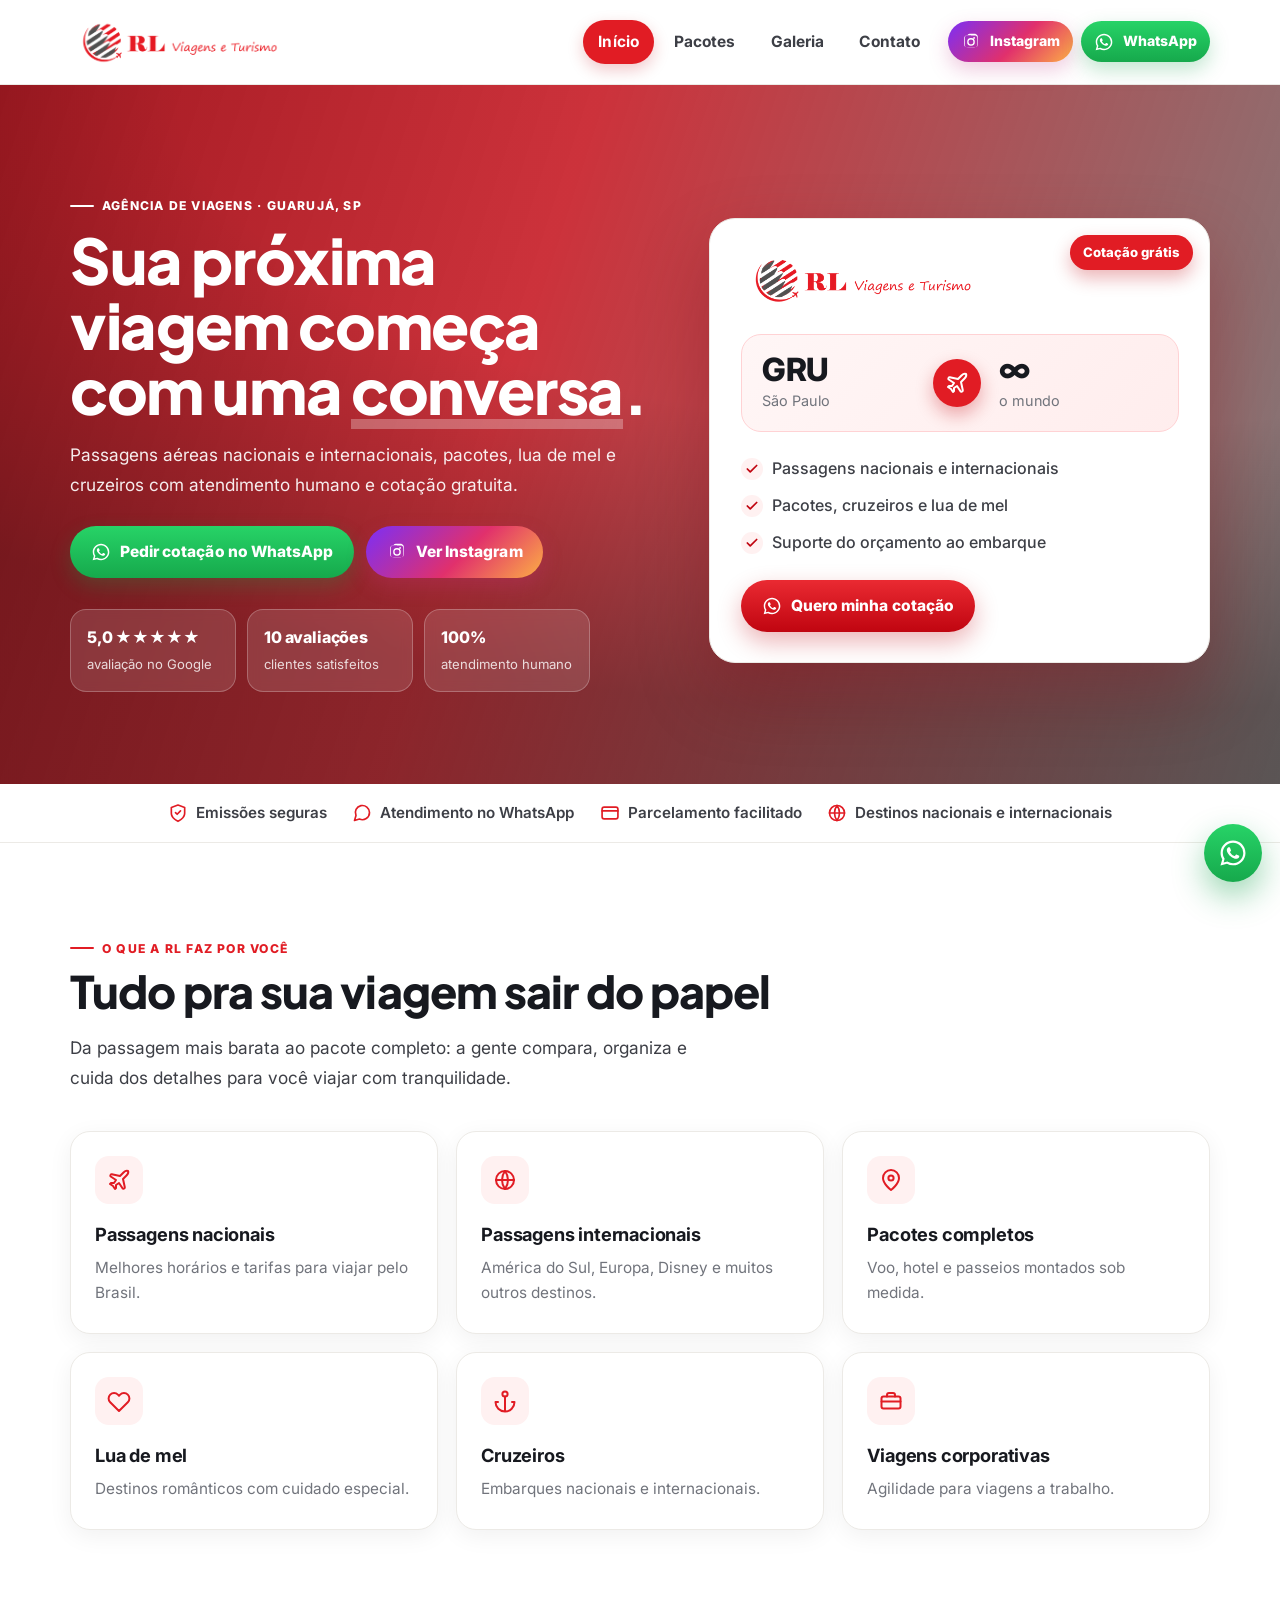
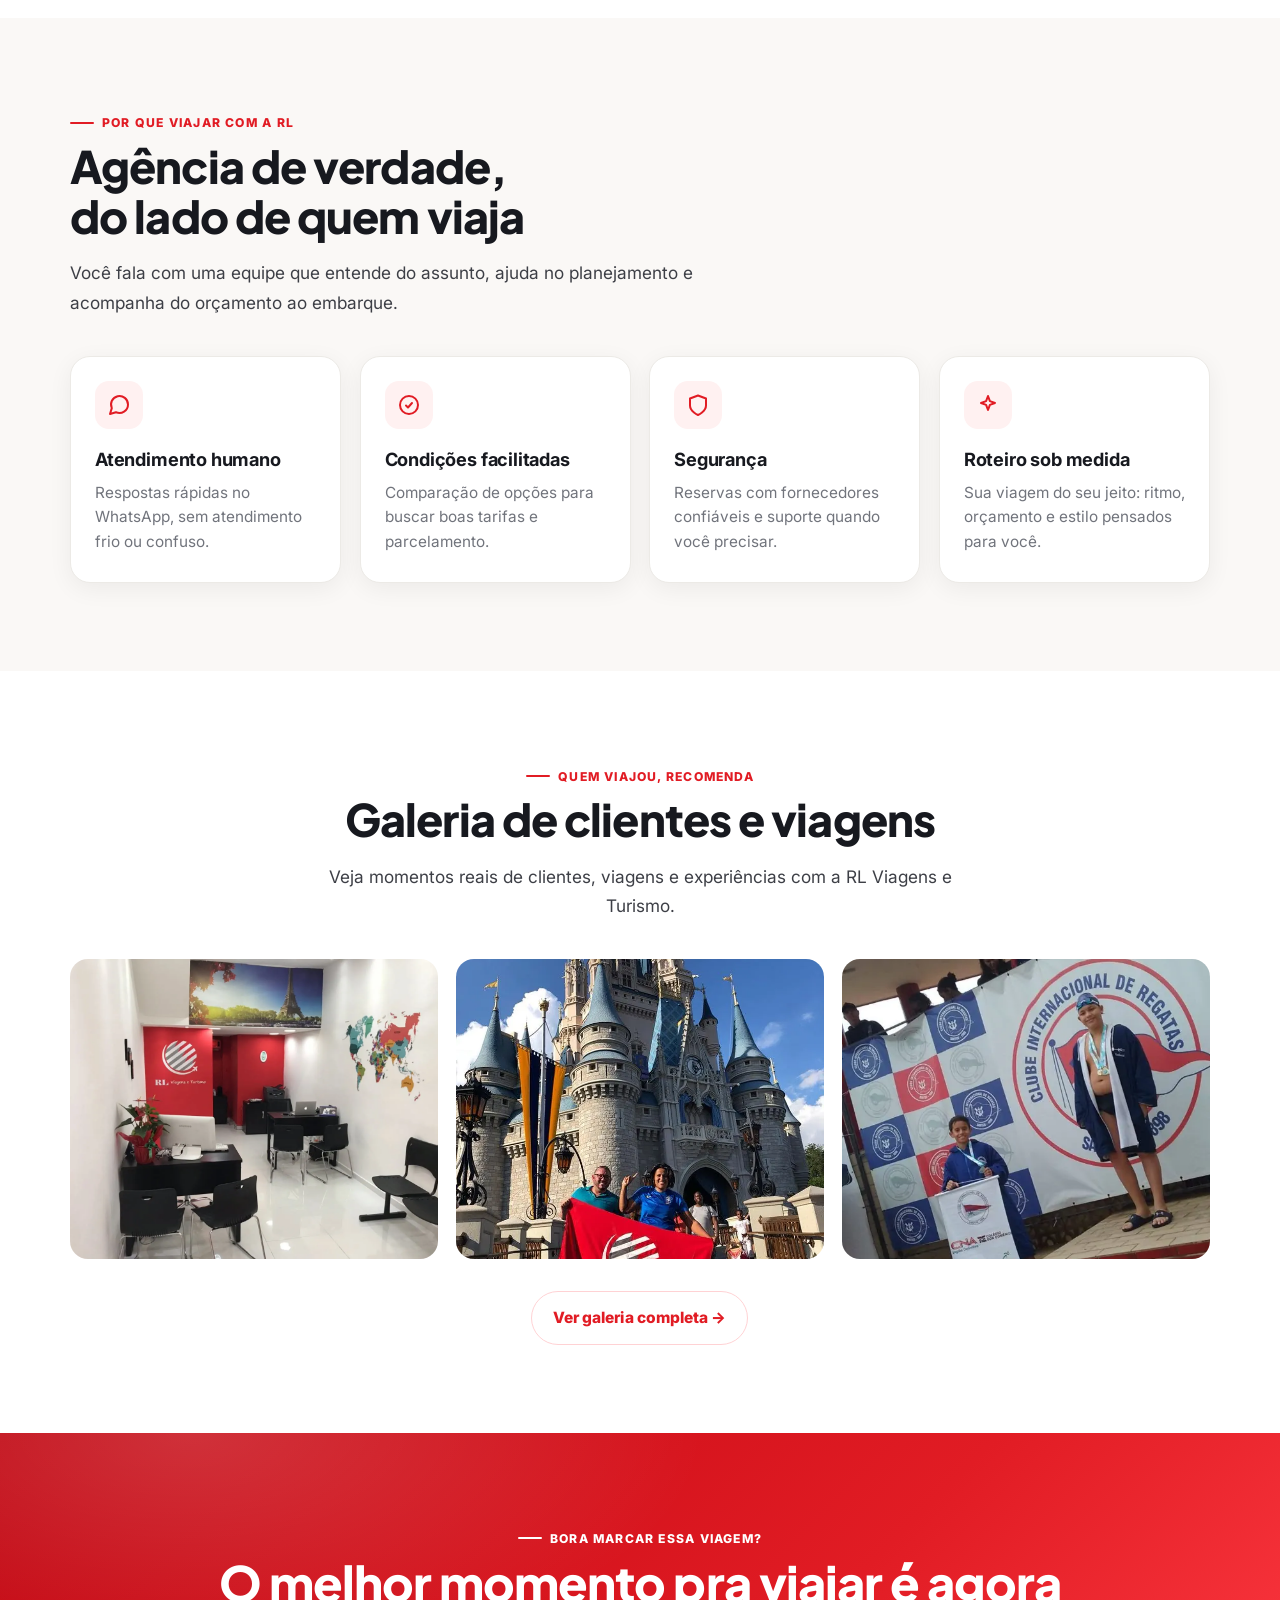
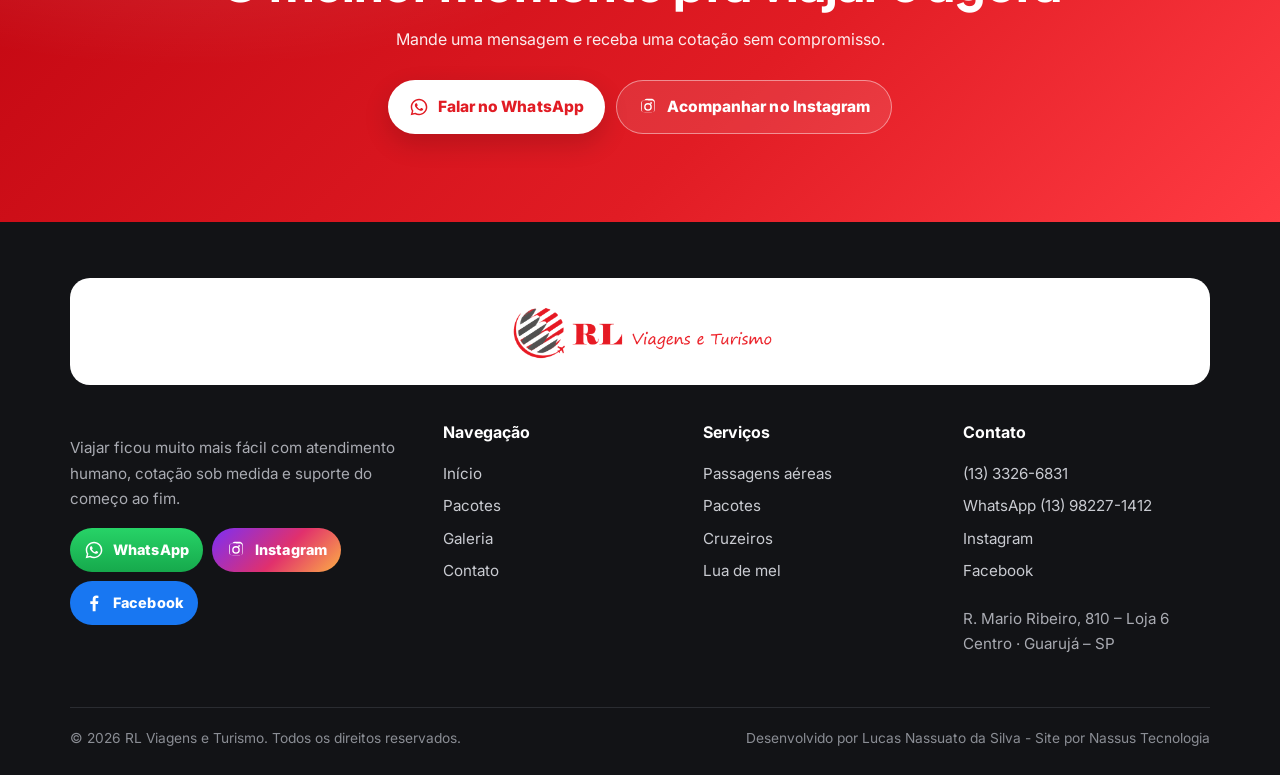
==== commit 534d3658: "Remover arquivo de teste" ====
--- a/index.html
+++ b/index.html
@@ -1,8 +1,8 @@
 <!DOCTYPE html><html lang="pt-BR"><head><meta charset="UTF-8"><meta name="viewport" content="width=device-width,initial-scale=1,viewport-fit=cover"><title>RL Viagens e Turismo | Passagens e Pacotes em Guarujá - SP</title><meta name="description" content="Agência de viagens em Guarujá. Passagens aéreas nacionais e internacionais, pacotes, lua de mel e cruzeiros. Fale no WhatsApp."><meta name="robots" content="index,follow"><meta name="theme-color" content="#E11C24"><meta property="og:type" content="website"><meta property="og:locale" content="pt_BR"><meta property="og:site_name" content="RL Viagens e Turismo"><meta property="og:title" content="RL Viagens e Turismo | Passagens e Pacotes em Guarujá - SP"><meta property="og:description" content="Agência de viagens em Guarujá. Passagens aéreas nacionais e internacionais, pacotes, lua de mel e cruzeiros. Fale no WhatsApp."><meta property="og:image" content="assets/og-image.jpg"><link rel="icon" type="image/png" href="assets/favicon.png"><link rel="manifest" href="manifest.webmanifest"><link rel="preconnect" href="https://fonts.googleapis.com"><link rel="preconnect" href="https://fonts.gstatic.com" crossorigin><link href="https://fonts.googleapis.com/css2?family=Inter:wght@400;500;600;700;800;900&family=Plus+Jakarta+Sans:wght@700;800&display=swap" rel="stylesheet"><link rel="stylesheet" href="styles.css"></head><body><header class="site-header"><div class="wrap nav"><a href="index.html" class="brand-full" aria-label="RL Viagens e Turismo"><img src="assets/logo-horizontal.png" alt="RL Viagens e Turismo"></a><nav class="nav-links" id="navlinks"><a class="link active" href="index.html">Início</a><a class="link " href="pacotes.html">Pacotes</a><a class="link " href="galeria.html">Galeria</a><a class="link " href="contato.html">Contato</a><div class="nav-cta"><a class="nav-social nav-instagram" href="https://www.instagram.com/rlturismoguaruja/" target="_blank" rel="noopener"><span class="btn-icon"><svg viewBox="0 0 32 32" aria-hidden="true"><path fill="currentColor" d="M16 2.9c3.56 0 4 .02 5.41.08 1.31.06 2.02.28 2.49.46.63.25 1.08.54 1.55 1.01.47.47.76.92 1.01 1.55.18.47.4 1.18.46 2.49.06 1.41.08 1.85.08 5.41s-.02 4-.08 5.41c-.06 1.31-.28 2.02-.46 2.49a4.2 4.2 0 0 1-2.56 2.56c-.47.18-1.18.4-2.49.46-1.41.06-1.85.08-5.41.08s-4-.02-5.41-.08c-1.31-.06-2.02-.28-2.49-.46a4.2 4.2 0 0 1-2.56-2.56c-.18-.47-.4-1.18-.46-2.49C5.02 19.9 5 19.46 5 15.9s.02-4 .08-5.41c.06-1.31.28-2.02.46-2.49.25-.63.54-1.08 1.01-1.55.47-.47.92-.76 1.55-1.01.47-.18 1.18-.4 2.49-.46C12 2.92 12.44 2.9 16 2.9Zm0 2.35c-3.5 0-3.91.01-5.28.08-1.26.06-1.94.27-2.39.44a2.8 2.8 0 0 0-1.62 1.62c-.17.45-.38 1.13-.44 2.39-.07 1.37-.08 1.78-.08 5.28s.01 3.91.08 5.28c.06 1.26.27 1.94.44 2.39.17.46.38.79.72 1.13.34.34.67.55 1.13.72.45.17 1.13.38 2.39.44 1.37.07 1.78.08 5.28.08s3.91-.01 5.28-.08c1.26-.06 1.94-.27 2.39-.44a2.8 2.8 0 0 0 1.62-1.62c.17-.45.38-1.13.44-2.39.07-1.37.08-1.78.08-5.28s-.01-3.91-.08-5.28c-.06-1.26-.27-1.94-.44-2.39a2.8 2.8 0 0 0-1.62-1.62c-.45-.17-1.13-.38-2.39-.44-1.37-.07-1.78-.08-5.28-.08Zm0 4.53a6.12 6.12 0 1 1 0 12.24 6.12 6.12 0 0 1 0-12.24Zm0 10.1a3.98 3.98 0 1 0 0-7.96 3.98 3.98 0 0 0 0 7.96Zm6.38-10.38a1.43 1.43 0 1 1-2.86 0 1.43 1.43 0 0 1 2.86 0Z"/></svg></span><span>Instagram</span></a><a class="nav-social nav-whatsapp" data-wa="Olá! Vim pelo site da RL Viagens ✈️"><span class="btn-icon"><svg viewBox="0 0 32 32" aria-hidden="true"><path fill="currentColor" d="M16.04 2.7C8.72 2.7 2.76 8.64 2.76 15.94c0 2.34.62 4.62 1.8 6.63L2.64 29.3l6.9-1.82a13.2 13.2 0 0 0 6.5 1.66h.01c7.31 0 13.27-5.94 13.27-13.24S23.36 2.7 16.04 2.7Zm0 24.1h-.01a10.95 10.95 0 0 1-5.57-1.52l-.4-.24-4.09 1.08 1.1-3.98-.26-.41a10.85 10.85 0 0 1-1.69-5.8c0-6 4.9-10.89 10.92-10.89 2.91 0 5.65 1.13 7.71 3.19a10.8 10.8 0 0 1 3.2 7.69c0 6-4.9 10.88-10.91 10.88Zm5.98-8.15c-.33-.17-1.95-.96-2.25-1.07-.3-.11-.52-.17-.74.17-.22.33-.85 1.07-1.04 1.29-.19.22-.38.25-.7.08-.33-.16-1.38-.5-2.63-1.6-.97-.86-1.63-1.93-1.82-2.26-.19-.33-.02-.51.14-.67.15-.15.33-.38.5-.57.16-.19.22-.33.33-.55.11-.22.05-.41-.03-.57-.08-.16-.74-1.78-1.01-2.43-.27-.64-.54-.55-.74-.56h-.63c-.22 0-.57.08-.87.41-.3.33-1.14 1.11-1.14 2.71 0 1.6 1.17 3.15 1.34 3.37.16.22 2.3 3.5 5.57 4.91.78.34 1.39.54 1.87.69.79.25 1.5.21 2.06.13.63-.09 1.95-.8 2.23-1.57.27-.77.27-1.43.19-1.57-.08-.14-.3-.22-.63-.38Z"/></svg></span><span>WhatsApp</span></a></div></nav><button class="menu-btn" id="menuBtn" aria-label="Abrir menu">☰</button></div></header>
-<section class="hero"><div class="wrap hero-grid"><div><span class="eyebrow">Agência de viagens · Guarujá, SP</span><h1>Sua próxima viagem começa com uma <span class="hl">conversa</span>.</h1><p class="lead">Passagens aéreas nacionais e internacionais, pacotes, lua de mel e cruzeiros com atendimento humano e cotação gratuita.</p><div class="hero-cta"><a class="btn-whatsapp" data-wa="Olá! Quero uma cotação de viagem ✈️"><span class="btn-icon"><svg viewBox="0 0 32 32" aria-hidden="true"><path fill="currentColor" d="M16.04 2.7C8.72 2.7 2.76 8.64 2.76 15.94c0 2.34.62 4.62 1.8 6.63L2.64 29.3l6.9-1.82a13.2 13.2 0 0 0 6.5 1.66h.01c7.31 0 13.27-5.94 13.27-13.24S23.36 2.7 16.04 2.7Zm0 24.1h-.01a10.95 10.95 0 0 1-5.57-1.52l-.4-.24-4.09 1.08 1.1-3.98-.26-.41a10.85 10.85 0 0 1-1.69-5.8c0-6 4.9-10.89 10.92-10.89 2.91 0 5.65 1.13 7.71 3.19a10.8 10.8 0 0 1 3.2 7.69c0 6-4.9 10.88-10.91 10.88Zm5.98-8.15c-.33-.17-1.95-.96-2.25-1.07-.3-.11-.52-.17-.74.17-.22.33-.85 1.07-1.04 1.29-.19.22-.38.25-.7.08-.33-.16-1.38-.5-2.63-1.6-.97-.86-1.63-1.93-1.82-2.26-.19-.33-.02-.51.14-.67.15-.15.33-.38.5-.57.16-.19.22-.33.33-.55.11-.22.05-.41-.03-.57-.08-.16-.74-1.78-1.01-2.43-.27-.64-.54-.55-.74-.56h-.63c-.22 0-.57.08-.87.41-.3.33-1.14 1.11-1.14 2.71 0 1.6 1.17 3.15 1.34 3.37.16.22 2.3 3.5 5.57 4.91.78.34 1.39.54 1.87.69.79.25 1.5.21 2.06.13.63-.09 1.95-.8 2.23-1.57.27-.77.27-1.43.19-1.57-.08-.14-.3-.22-.63-.38Z"/></svg></span><span>Pedir cotação no WhatsApp</span></a> <a class="btn-instagram" href="https://www.instagram.com/rlturismoguaruja/" target="_blank" rel="noopener"><span class="btn-icon"><svg viewBox="0 0 32 32" aria-hidden="true"><path fill="currentColor" d="M16 2.9c3.56 0 4 .02 5.41.08 1.31.06 2.02.28 2.49.46.63.25 1.08.54 1.55 1.01.47.47.76.92 1.01 1.55.18.47.4 1.18.46 2.49.06 1.41.08 1.85.08 5.41s-.02 4-.08 5.41c-.06 1.31-.28 2.02-.46 2.49a4.2 4.2 0 0 1-2.56 2.56c-.47.18-1.18.4-2.49.46-1.41.06-1.85.08-5.41.08s-4-.02-5.41-.08c-1.31-.06-2.02-.28-2.49-.46a4.2 4.2 0 0 1-2.56-2.56c-.18-.47-.4-1.18-.46-2.49C5.02 19.9 5 19.46 5 15.9s.02-4 .08-5.41c.06-1.31.28-2.02.46-2.49.25-.63.54-1.08 1.01-1.55.47-.47.92-.76 1.55-1.01.47-.18 1.18-.4 2.49-.46C12 2.92 12.44 2.9 16 2.9Zm0 2.35c-3.5 0-3.91.01-5.28.08-1.26.06-1.94.27-2.39.44a2.8 2.8 0 0 0-1.62 1.62c-.17.45-.38 1.13-.44 2.39-.07 1.37-.08 1.78-.08 5.28s.01 3.91.08 5.28c.06 1.26.27 1.94.44 2.39.17.46.38.79.72 1.13.34.34.67.55 1.13.72.45.17 1.13.38 2.39.44 1.37.07 1.78.08 5.28.08s3.91-.01 5.28-.08c1.26-.06 1.94-.27 2.39-.44a2.8 2.8 0 0 0 1.62-1.62c.17-.45.38-1.13.44-2.39.07-1.37.08-1.78.08-5.28s-.01-3.91-.08-5.28c-.06-1.26-.27-1.94-.44-2.39a2.8 2.8 0 0 0-1.62-1.62c-.45-.17-1.13-.38-2.39-.44-1.37-.07-1.78-.08-5.28-.08Zm0 4.53a6.12 6.12 0 1 1 0 12.24 6.12 6.12 0 0 1 0-12.24Zm0 10.1a3.98 3.98 0 1 0 0-7.96 3.98 3.98 0 0 0 0 7.96Zm6.38-10.38a1.43 1.43 0 1 1-2.86 0 1.43 1.43 0 0 1 2.86 0Z"/></svg></span><span>Ver Instagram</span></a></div><div class="hero-stats"><div class="s"><b>5,0 ★★★★★</b><span>avaliação no Google</span></div><div class="s"><b>10 avaliações</b><span>clientes satisfeitos</span></div><div class="s"><b>100%</b><span>atendimento humano</span></div></div></div><div><div class="hero-card"><span class="float-tag">Cotação grátis</span><div class="hc-top"><img src="assets/logo-horizontal.png" alt="RL Viagens e Turismo"></div><div class="hc-route"><div><div class="code">GRU</div><div class="city">São Paulo</div></div><div class="mid">✈</div><div><div class="code">∞</div><div class="city">o mundo</div></div></div><ul class="hc-list"><li>✓ Passagens nacionais e internacionais</li><li>✓ Pacotes, cruzeiros e lua de mel</li><li>✓ Suporte do orçamento ao embarque</li></ul><a class="btn-red cta-inline" data-wa="Olá! Quero minha cotação de viagem grátis ✈️"><span class="btn-icon"><svg viewBox="0 0 32 32" aria-hidden="true"><path fill="currentColor" d="M16.04 2.7C8.72 2.7 2.76 8.64 2.76 15.94c0 2.34.62 4.62 1.8 6.63L2.64 29.3l6.9-1.82a13.2 13.2 0 0 0 6.5 1.66h.01c7.31 0 13.27-5.94 13.27-13.24S23.36 2.7 16.04 2.7Zm0 24.1h-.01a10.95 10.95 0 0 1-5.57-1.52l-.4-.24-4.09 1.08 1.1-3.98-.26-.41a10.85 10.85 0 0 1-1.69-5.8c0-6 4.9-10.89 10.92-10.89 2.91 0 5.65 1.13 7.71 3.19a10.8 10.8 0 0 1 3.2 7.69c0 6-4.9 10.88-10.91 10.88Zm5.98-8.15c-.33-.17-1.95-.96-2.25-1.07-.3-.11-.52-.17-.74.17-.22.33-.85 1.07-1.04 1.29-.19.22-.38.25-.7.08-.33-.16-1.38-.5-2.63-1.6-.97-.86-1.63-1.93-1.82-2.26-.19-.33-.02-.51.14-.67.15-.15.33-.38.5-.57.16-.19.22-.33.33-.55.11-.22.05-.41-.03-.57-.08-.16-.74-1.78-1.01-2.43-.27-.64-.54-.55-.74-.56h-.63c-.22 0-.57.08-.87.41-.3.33-1.14 1.11-1.14 2.71 0 1.6 1.17 3.15 1.34 3.37.16.22 2.3 3.5 5.57 4.91.78.34 1.39.54 1.87.69.79.25 1.5.21 2.06.13.63-.09 1.95-.8 2.23-1.57.27-.77.27-1.43.19-1.57-.08-.14-.3-.22-.63-.38Z"/></svg></span><span>Quero minha cotação</span></a></div></div></div></section>
-<div class="trust"><div class="wrap row"><span class="t">🛡️ Emissões seguras</span><span class="t">💬 Atendimento no WhatsApp</span><span class="t">💳 Parcelamento facilitado</span><span class="t">🌎 Destinos nacionais e internacionais</span></div></div>
-<section><div class="wrap"><div class="sec-head"><span class="eyebrow">O que a RL faz por você</span><h2>Tudo pra sua viagem sair do papel</h2><p>Da passagem mais barata ao pacote completo: a gente compara, organiza e cuida dos detalhes para você viajar com tranquilidade.</p></div><div class="svc-grid"><div class="svc"><div class="ic">✈</div><h3>Passagens nacionais</h3><p>Melhores horários e tarifas para viajar pelo Brasil.</p></div><div class="svc"><div class="ic">🌎</div><h3>Passagens internacionais</h3><p>América do Sul, Europa, Disney e muitos outros destinos.</p></div><div class="svc"><div class="ic">📍</div><h3>Pacotes completos</h3><p>Voo, hotel e passeios montados sob medida.</p></div><div class="svc"><div class="ic">❤</div><h3>Lua de mel</h3><p>Destinos românticos com cuidado especial.</p></div><div class="svc"><div class="ic">🚢</div><h3>Cruzeiros</h3><p>Embarques nacionais e internacionais.</p></div><div class="svc"><div class="ic">💼</div><h3>Viagens corporativas</h3><p>Agilidade para viagens a trabalho.</p></div></div></div></section>
-<section class="soft"><div class="wrap"><div class="sec-head"><span class="eyebrow">Por que viajar com a RL</span><h2>Agência de verdade, do lado de quem viaja</h2><p>Você fala com uma equipe que entende do assunto, ajuda no planejamento e acompanha do orçamento ao embarque.</p></div><div class="why-grid"><div class="why-card"><div class="ic">💬</div><h3>Atendimento humano</h3><p>Respostas rápidas no WhatsApp, sem atendimento frio ou confuso.</p></div><div class="why-card"><div class="ic">✅</div><h3>Condições facilitadas</h3><p>Comparação de opções para buscar boas tarifas e parcelamento.</p></div><div class="why-card"><div class="ic">🛡️</div><h3>Segurança</h3><p>Reservas com fornecedores confiáveis e suporte quando você precisar.</p></div><div class="why-card"><div class="ic">✨</div><h3>Roteiro sob medida</h3><p>Sua viagem do seu jeito: ritmo, orçamento e estilo pensados para você.</p></div></div></div></section>
+<section class="hero"><div class="wrap hero-grid"><div><span class="eyebrow">Agência de viagens · Guarujá, SP</span><h1>Sua próxima viagem começa com uma <span class="hl">conversa</span>.</h1><p class="lead">Passagens aéreas nacionais e internacionais, pacotes, lua de mel e cruzeiros com atendimento humano e cotação gratuita.</p><div class="hero-cta"><a class="btn-whatsapp" data-wa="Olá! Quero uma cotação de viagem ✈️"><span class="btn-icon"><svg viewBox="0 0 32 32" aria-hidden="true"><path fill="currentColor" d="M16.04 2.7C8.72 2.7 2.76 8.64 2.76 15.94c0 2.34.62 4.62 1.8 6.63L2.64 29.3l6.9-1.82a13.2 13.2 0 0 0 6.5 1.66h.01c7.31 0 13.27-5.94 13.27-13.24S23.36 2.7 16.04 2.7Zm0 24.1h-.01a10.95 10.95 0 0 1-5.57-1.52l-.4-.24-4.09 1.08 1.1-3.98-.26-.41a10.85 10.85 0 0 1-1.69-5.8c0-6 4.9-10.89 10.92-10.89 2.91 0 5.65 1.13 7.71 3.19a10.8 10.8 0 0 1 3.2 7.69c0 6-4.9 10.88-10.91 10.88Zm5.98-8.15c-.33-.17-1.95-.96-2.25-1.07-.3-.11-.52-.17-.74.17-.22.33-.85 1.07-1.04 1.29-.19.22-.38.25-.7.08-.33-.16-1.38-.5-2.63-1.6-.97-.86-1.63-1.93-1.82-2.26-.19-.33-.02-.51.14-.67.15-.15.33-.38.5-.57.16-.19.22-.33.33-.55.11-.22.05-.41-.03-.57-.08-.16-.74-1.78-1.01-2.43-.27-.64-.54-.55-.74-.56h-.63c-.22 0-.57.08-.87.41-.3.33-1.14 1.11-1.14 2.71 0 1.6 1.17 3.15 1.34 3.37.16.22 2.3 3.5 5.57 4.91.78.34 1.39.54 1.87.69.79.25 1.5.21 2.06.13.63-.09 1.95-.8 2.23-1.57.27-.77.27-1.43.19-1.57-.08-.14-.3-.22-.63-.38Z"/></svg></span><span>Pedir cotação no WhatsApp</span></a> <a class="btn-instagram" href="https://www.instagram.com/rlturismoguaruja/" target="_blank" rel="noopener"><span class="btn-icon"><svg viewBox="0 0 32 32" aria-hidden="true"><path fill="currentColor" d="M16 2.9c3.56 0 4 .02 5.41.08 1.31.06 2.02.28 2.49.46.63.25 1.08.54 1.55 1.01.47.47.76.92 1.01 1.55.18.47.4 1.18.46 2.49.06 1.41.08 1.85.08 5.41s-.02 4-.08 5.41c-.06 1.31-.28 2.02-.46 2.49a4.2 4.2 0 0 1-2.56 2.56c-.47.18-1.18.4-2.49.46-1.41.06-1.85.08-5.41.08s-4-.02-5.41-.08c-1.31-.06-2.02-.28-2.49-.46a4.2 4.2 0 0 1-2.56-2.56c-.18-.47-.4-1.18-.46-2.49C5.02 19.9 5 19.46 5 15.9s.02-4 .08-5.41c.06-1.31.28-2.02.46-2.49.25-.63.54-1.08 1.01-1.55.47-.47.92-.76 1.55-1.01.47-.18 1.18-.4 2.49-.46C12 2.92 12.44 2.9 16 2.9Zm0 2.35c-3.5 0-3.91.01-5.28.08-1.26.06-1.94.27-2.39.44a2.8 2.8 0 0 0-1.62 1.62c-.17.45-.38 1.13-.44 2.39-.07 1.37-.08 1.78-.08 5.28s.01 3.91.08 5.28c.06 1.26.27 1.94.44 2.39.17.46.38.79.72 1.13.34.34.67.55 1.13.72.45.17 1.13.38 2.39.44 1.37.07 1.78.08 5.28.08s3.91-.01 5.28-.08c1.26-.06 1.94-.27 2.39-.44a2.8 2.8 0 0 0 1.62-1.62c.17-.45.38-1.13.44-2.39.07-1.37.08-1.78.08-5.28s-.01-3.91-.08-5.28c-.06-1.26-.27-1.94-.44-2.39a2.8 2.8 0 0 0-1.62-1.62c-.45-.17-1.13-.38-2.39-.44-1.37-.07-1.78-.08-5.28-.08Zm0 4.53a6.12 6.12 0 1 1 0 12.24 6.12 6.12 0 0 1 0-12.24Zm0 10.1a3.98 3.98 0 1 0 0-7.96 3.98 3.98 0 0 0 0 7.96Zm6.38-10.38a1.43 1.43 0 1 1-2.86 0 1.43 1.43 0 0 1 2.86 0Z"/></svg></span><span>Ver Instagram</span></a></div><div class="hero-stats"><div class="s"><b>5,0 ★★★★★</b><span>avaliação no Google</span></div><div class="s"><b>10 avaliações</b><span>clientes satisfeitos</span></div><div class="s"><b>100%</b><span>atendimento humano</span></div></div></div><div><div class="hero-card"><span class="float-tag">Cotação grátis</span><div class="hc-top"><img src="assets/logo-horizontal.png" alt="RL Viagens e Turismo"></div><div class="hc-route"><div><div class="code">GRU</div><div class="city">São Paulo</div></div><div class="mid"><svg viewBox="0 0 24 24" fill="none" stroke="currentColor" stroke-width="2" stroke-linecap="round" stroke-linejoin="round"><path d="M17.8 19.2 16 11l3.5-3.5C21 6 21.5 4 21 3c-1-.5-3 0-4.5 1.5L13 8 4.8 6.2c-.5-.1-.9.1-1.1.5l-.3.5c-.2.5-.1 1 .3 1.3L9 12l-2 3H4l-1 1 3 2 2 3 1-1v-3l3-2 3.5 5.3c.3.4.8.5 1.3.3l.5-.2c.4-.3.6-.7.5-1.2z"/></svg></div><div><div class="code">∞</div><div class="city">o mundo</div></div></div><ul class="hc-list"><li>Passagens nacionais e internacionais</li><li>Pacotes, cruzeiros e lua de mel</li><li>Suporte do orçamento ao embarque</li></ul><a class="btn-red cta-inline" data-wa="Olá! Quero minha cotação de viagem grátis ✈️"><span class="btn-icon"><svg viewBox="0 0 32 32" aria-hidden="true"><path fill="currentColor" d="M16.04 2.7C8.72 2.7 2.76 8.64 2.76 15.94c0 2.34.62 4.62 1.8 6.63L2.64 29.3l6.9-1.82a13.2 13.2 0 0 0 6.5 1.66h.01c7.31 0 13.27-5.94 13.27-13.24S23.36 2.7 16.04 2.7Zm0 24.1h-.01a10.95 10.95 0 0 1-5.57-1.52l-.4-.24-4.09 1.08 1.1-3.98-.26-.41a10.85 10.85 0 0 1-1.69-5.8c0-6 4.9-10.89 10.92-10.89 2.91 0 5.65 1.13 7.71 3.19a10.8 10.8 0 0 1 3.2 7.69c0 6-4.9 10.88-10.91 10.88Zm5.98-8.15c-.33-.17-1.95-.96-2.25-1.07-.3-.11-.52-.17-.74.17-.22.33-.85 1.07-1.04 1.29-.19.22-.38.25-.7.08-.33-.16-1.38-.5-2.63-1.6-.97-.86-1.63-1.93-1.82-2.26-.19-.33-.02-.51.14-.67.15-.15.33-.38.5-.57.16-.19.22-.33.33-.55.11-.22.05-.41-.03-.57-.08-.16-.74-1.78-1.01-2.43-.27-.64-.54-.55-.74-.56h-.63c-.22 0-.57.08-.87.41-.3.33-1.14 1.11-1.14 2.71 0 1.6 1.17 3.15 1.34 3.37.16.22 2.3 3.5 5.57 4.91.78.34 1.39.54 1.87.69.79.25 1.5.21 2.06.13.63-.09 1.95-.8 2.23-1.57.27-.77.27-1.43.19-1.57-.08-.14-.3-.22-.63-.38Z"/></svg></span><span>Quero minha cotação</span></a></div></div></div></section>
+<div class="trust"><div class="wrap row"><span class="t"><svg viewBox="0 0 24 24" fill="none" stroke="currentColor" stroke-width="2" stroke-linecap="round" stroke-linejoin="round"><path d="M12 22s8-3.6 8-9.6V5.5L12 2.5 4 5.5v6.9C4 18.4 12 22 12 22z"/><path d="M9 11.5l2 2 4-4"/></svg>Emissões seguras</span><span class="t"><svg viewBox="0 0 24 24" fill="none" stroke="currentColor" stroke-width="2" stroke-linecap="round" stroke-linejoin="round"><path d="M21 11.5a8.5 8.5 0 0 1-12.1 7.7L3 21l1.8-5.9A8.5 8.5 0 1 1 21 11.5z"/></svg>Atendimento no WhatsApp</span><span class="t"><svg viewBox="0 0 24 24" fill="none" stroke="currentColor" stroke-width="2" stroke-linecap="round" stroke-linejoin="round"><rect x="2.5" y="5" width="19" height="14" rx="2.5"/><path d="M2.5 9.5h19"/></svg>Parcelamento facilitado</span><span class="t"><svg viewBox="0 0 24 24" fill="none" stroke="currentColor" stroke-width="2" stroke-linecap="round" stroke-linejoin="round"><circle cx="12" cy="12" r="9"/><path d="M3 12h18M12 3a15 15 0 0 1 0 18 15 15 0 0 1 0-18z"/></svg>Destinos nacionais e internacionais</span></div></div>
+<section><div class="wrap"><div class="sec-head"><span class="eyebrow">O que a RL faz por você</span><h2>Tudo pra sua viagem sair do papel</h2><p>Da passagem mais barata ao pacote completo: a gente compara, organiza e cuida dos detalhes para você viajar com tranquilidade.</p></div><div class="svc-grid"><div class="svc"><div class="ic"><svg viewBox="0 0 24 24" fill="none" stroke="currentColor" stroke-width="2" stroke-linecap="round" stroke-linejoin="round"><path d="M17.8 19.2 16 11l3.5-3.5C21 6 21.5 4 21 3c-1-.5-3 0-4.5 1.5L13 8 4.8 6.2c-.5-.1-.9.1-1.1.5l-.3.5c-.2.5-.1 1 .3 1.3L9 12l-2 3H4l-1 1 3 2 2 3 1-1v-3l3-2 3.5 5.3c.3.4.8.5 1.3.3l.5-.2c.4-.3.6-.7.5-1.2z"/></svg></div><h3>Passagens nacionais</h3><p>Melhores horários e tarifas para viajar pelo Brasil.</p></div><div class="svc"><div class="ic"><svg viewBox="0 0 24 24" fill="none" stroke="currentColor" stroke-width="2" stroke-linecap="round" stroke-linejoin="round"><circle cx="12" cy="12" r="9"/><path d="M3 12h18M12 3a15 15 0 0 1 0 18 15 15 0 0 1 0-18z"/></svg></div><h3>Passagens internacionais</h3><p>América do Sul, Europa, Disney e muitos outros destinos.</p></div><div class="svc"><div class="ic"><svg viewBox="0 0 24 24" fill="none" stroke="currentColor" stroke-width="2" stroke-linecap="round" stroke-linejoin="round"><path d="M20 10c0 6-8 12-8 12s-8-6-8-12a8 8 0 0 1 16 0z"/><circle cx="12" cy="10" r="2.6"/></svg></div><h3>Pacotes completos</h3><p>Voo, hotel e passeios montados sob medida.</p></div><div class="svc"><div class="ic"><svg viewBox="0 0 24 24" fill="none" stroke="currentColor" stroke-width="2" stroke-linecap="round" stroke-linejoin="round"><path d="M20.8 5.6a5.4 5.4 0 0 0-7.7 0L12 6.7l-1.1-1.1a5.4 5.4 0 1 0-7.7 7.7L12 22l8.8-8.7a5.4 5.4 0 0 0 0-7.7z"/></svg></div><h3>Lua de mel</h3><p>Destinos românticos com cuidado especial.</p></div><div class="svc"><div class="ic"><svg viewBox="0 0 24 24" fill="none" stroke="currentColor" stroke-width="2" stroke-linecap="round" stroke-linejoin="round"><circle cx="12" cy="5" r="2.6"/><path d="M12 7.6V22M5 13H2.5a9.5 9.5 0 0 0 19 0H19"/></svg></div><h3>Cruzeiros</h3><p>Embarques nacionais e internacionais.</p></div><div class="svc"><div class="ic"><svg viewBox="0 0 24 24" fill="none" stroke="currentColor" stroke-width="2" stroke-linecap="round" stroke-linejoin="round"><rect x="2.5" y="7.5" width="19" height="12" rx="2"/><path d="M8 7.5V6a2 2 0 0 1 2-2h4a2 2 0 0 1 2 2v1.5M2.5 12.5h19"/></svg></div><h3>Viagens corporativas</h3><p>Agilidade para viagens a trabalho.</p></div></div></div></section>
+<section class="soft"><div class="wrap"><div class="sec-head"><span class="eyebrow">Por que viajar com a RL</span><h2>Agência de verdade, do lado de quem viaja</h2><p>Você fala com uma equipe que entende do assunto, ajuda no planejamento e acompanha do orçamento ao embarque.</p></div><div class="why-grid"><div class="why-card"><div class="ic"><svg viewBox="0 0 24 24" fill="none" stroke="currentColor" stroke-width="2" stroke-linecap="round" stroke-linejoin="round"><path d="M21 11.5a8.5 8.5 0 0 1-12.1 7.7L3 21l1.8-5.9A8.5 8.5 0 1 1 21 11.5z"/></svg></div><h3>Atendimento humano</h3><p>Respostas rápidas no WhatsApp, sem atendimento frio ou confuso.</p></div><div class="why-card"><div class="ic"><svg viewBox="0 0 24 24" fill="none" stroke="currentColor" stroke-width="2" stroke-linecap="round" stroke-linejoin="round"><circle cx="12" cy="12" r="9"/><path d="M9 12.5l2 2 4-4.5"/></svg></div><h3>Condições facilitadas</h3><p>Comparação de opções para buscar boas tarifas e parcelamento.</p></div><div class="why-card"><div class="ic"><svg viewBox="0 0 24 24" fill="none" stroke="currentColor" stroke-width="2" stroke-linecap="round" stroke-linejoin="round"><path d="M12 22s8-3.6 8-9.6V5.5L12 2.5 4 5.5v6.9C4 18.4 12 22 12 22z"/></svg></div><h3>Segurança</h3><p>Reservas com fornecedores confiáveis e suporte quando você precisar.</p></div><div class="why-card"><div class="ic"><svg viewBox="0 0 24 24" fill="none" stroke="currentColor" stroke-width="2" stroke-linecap="round" stroke-linejoin="round"><path d="M12 3l1.9 5.1L19 10l-5.1 1.9L12 17l-1.9-5.1L5 10l5.1-1.9z"/></svg></div><h3>Roteiro sob medida</h3><p>Sua viagem do seu jeito: ritmo, orçamento e estilo pensados para você.</p></div></div></div></section>
 <section><div class="wrap"><div class="sec-head center"><span class="eyebrow">Quem viajou, recomenda</span><h2>Galeria de clientes e viagens</h2><p>Veja momentos reais de clientes, viagens e experiências com a RL Viagens e Turismo.</p></div><div class="gallery-preview"><img src="assets/galeria/foto-01.webp" alt="Loja RL Viagens" loading="lazy"><img src="assets/galeria/foto-05.webp" alt="Cliente RL em viagem" loading="lazy"><img src="assets/galeria/foto-15.webp" alt="Viagem em família" loading="lazy"></div><div class="center" style="margin-top:2rem"><a class="btn-line red" href="galeria.html">Ver galeria completa →</a></div></div></section>
 <section class="cta-band"><div class="wrap"><span class="eyebrow on-red">Bora marcar essa viagem?</span><h2>O melhor momento pra viajar é agora</h2><p>Mande uma mensagem e receba uma cotação sem compromisso.</p><div class="cta-row"><a class="btn-white cta-inline" data-wa="Olá! Quero planejar minha viagem com a RL ✈️"><span class="btn-icon"><svg viewBox="0 0 32 32" aria-hidden="true"><path fill="currentColor" d="M16.04 2.7C8.72 2.7 2.76 8.64 2.76 15.94c0 2.34.62 4.62 1.8 6.63L2.64 29.3l6.9-1.82a13.2 13.2 0 0 0 6.5 1.66h.01c7.31 0 13.27-5.94 13.27-13.24S23.36 2.7 16.04 2.7Zm0 24.1h-.01a10.95 10.95 0 0 1-5.57-1.52l-.4-.24-4.09 1.08 1.1-3.98-.26-.41a10.85 10.85 0 0 1-1.69-5.8c0-6 4.9-10.89 10.92-10.89 2.91 0 5.65 1.13 7.71 3.19a10.8 10.8 0 0 1 3.2 7.69c0 6-4.9 10.88-10.91 10.88Zm5.98-8.15c-.33-.17-1.95-.96-2.25-1.07-.3-.11-.52-.17-.74.17-.22.33-.85 1.07-1.04 1.29-.19.22-.38.25-.7.08-.33-.16-1.38-.5-2.63-1.6-.97-.86-1.63-1.93-1.82-2.26-.19-.33-.02-.51.14-.67.15-.15.33-.38.5-.57.16-.19.22-.33.33-.55.11-.22.05-.41-.03-.57-.08-.16-.74-1.78-1.01-2.43-.27-.64-.54-.55-.74-.56h-.63c-.22 0-.57.08-.87.41-.3.33-1.14 1.11-1.14 2.71 0 1.6 1.17 3.15 1.34 3.37.16.22 2.3 3.5 5.57 4.91.78.34 1.39.54 1.87.69.79.25 1.5.21 2.06.13.63-.09 1.95-.8 2.23-1.57.27-.77.27-1.43.19-1.57-.08-.14-.3-.22-.63-.38Z"/></svg></span><span>Falar no WhatsApp</span></a> <a class="btn-ghost-white cta-inline" href="https://www.instagram.com/rlturismoguaruja/" target="_blank" rel="noopener"><span class="btn-icon"><svg viewBox="0 0 32 32" aria-hidden="true"><path fill="currentColor" d="M16 2.9c3.56 0 4 .02 5.41.08 1.31.06 2.02.28 2.49.46.63.25 1.08.54 1.55 1.01.47.47.76.92 1.01 1.55.18.47.4 1.18.46 2.49.06 1.41.08 1.85.08 5.41s-.02 4-.08 5.41c-.06 1.31-.28 2.02-.46 2.49a4.2 4.2 0 0 1-2.56 2.56c-.47.18-1.18.4-2.49.46-1.41.06-1.85.08-5.41.08s-4-.02-5.41-.08c-1.31-.06-2.02-.28-2.49-.46a4.2 4.2 0 0 1-2.56-2.56c-.18-.47-.4-1.18-.46-2.49C5.02 19.9 5 19.46 5 15.9s.02-4 .08-5.41c.06-1.31.28-2.02.46-2.49.25-.63.54-1.08 1.01-1.55.47-.47.92-.76 1.55-1.01.47-.18 1.18-.4 2.49-.46C12 2.92 12.44 2.9 16 2.9Zm0 2.35c-3.5 0-3.91.01-5.28.08-1.26.06-1.94.27-2.39.44a2.8 2.8 0 0 0-1.62 1.62c-.17.45-.38 1.13-.44 2.39-.07 1.37-.08 1.78-.08 5.28s.01 3.91.08 5.28c.06 1.26.27 1.94.44 2.39.17.46.38.79.72 1.13.34.34.67.55 1.13.72.45.17 1.13.38 2.39.44 1.37.07 1.78.08 5.28.08s3.91-.01 5.28-.08c1.26-.06 1.94-.27 2.39-.44a2.8 2.8 0 0 0 1.62-1.62c.17-.45.38-1.13.44-2.39.07-1.37.08-1.78.08-5.28s-.01-3.91-.08-5.28c-.06-1.26-.27-1.94-.44-2.39a2.8 2.8 0 0 0-1.62-1.62c-.45-.17-1.13-.38-2.39-.44-1.37-.07-1.78-.08-5.28-.08Zm0 4.53a6.12 6.12 0 1 1 0 12.24 6.12 6.12 0 0 1 0-12.24Zm0 10.1a3.98 3.98 0 1 0 0-7.96 3.98 3.98 0 0 0 0 7.96Zm6.38-10.38a1.43 1.43 0 1 1-2.86 0 1.43 1.43 0 0 1 2.86 0Z"/></svg></span><span>Acompanhar no Instagram</span></a></div></div></section>
 <footer><div class="wrap"><div class="footer-logo-top"><img src="assets/logo-horizontal.png" alt="RL Viagens e Turismo"></div><div class="foot-grid"><div class="foot-brand"><p>Viajar ficou muito mais fácil com atendimento humano, cotação sob medida e suporte do começo ao fim.</p><div class="foot-social"><a class="social-pill wa" data-wa="Olá! Quero falar com a RL Viagens ✈️"><span class="btn-icon"><svg viewBox="0 0 32 32" aria-hidden="true"><path fill="currentColor" d="M16.04 2.7C8.72 2.7 2.76 8.64 2.76 15.94c0 2.34.62 4.62 1.8 6.63L2.64 29.3l6.9-1.82a13.2 13.2 0 0 0 6.5 1.66h.01c7.31 0 13.27-5.94 13.27-13.24S23.36 2.7 16.04 2.7Zm0 24.1h-.01a10.95 10.95 0 0 1-5.57-1.52l-.4-.24-4.09 1.08 1.1-3.98-.26-.41a10.85 10.85 0 0 1-1.69-5.8c0-6 4.9-10.89 10.92-10.89 2.91 0 5.65 1.13 7.71 3.19a10.8 10.8 0 0 1 3.2 7.69c0 6-4.9 10.88-10.91 10.88Zm5.98-8.15c-.33-.17-1.95-.96-2.25-1.07-.3-.11-.52-.17-.74.17-.22.33-.85 1.07-1.04 1.29-.19.22-.38.25-.7.08-.33-.16-1.38-.5-2.63-1.6-.97-.86-1.63-1.93-1.82-2.26-.19-.33-.02-.51.14-.67.15-.15.33-.38.5-.57.16-.19.22-.33.33-.55.11-.22.05-.41-.03-.57-.08-.16-.74-1.78-1.01-2.43-.27-.64-.54-.55-.74-.56h-.63c-.22 0-.57.08-.87.41-.3.33-1.14 1.11-1.14 2.71 0 1.6 1.17 3.15 1.34 3.37.16.22 2.3 3.5 5.57 4.91.78.34 1.39.54 1.87.69.79.25 1.5.21 2.06.13.63-.09 1.95-.8 2.23-1.57.27-.77.27-1.43.19-1.57-.08-.14-.3-.22-.63-.38Z"/></svg></span><span>WhatsApp</span></a><a class="social-pill ig" href="https://www.instagram.com/rlturismoguaruja/" target="_blank" rel="noopener"><span class="btn-icon"><svg viewBox="0 0 32 32" aria-hidden="true"><path fill="currentColor" d="M16 2.9c3.56 0 4 .02 5.41.08 1.31.06 2.02.28 2.49.46.63.25 1.08.54 1.55 1.01.47.47.76.92 1.01 1.55.18.47.4 1.18.46 2.49.06 1.41.08 1.85.08 5.41s-.02 4-.08 5.41c-.06 1.31-.28 2.02-.46 2.49a4.2 4.2 0 0 1-2.56 2.56c-.47.18-1.18.4-2.49.46-1.41.06-1.85.08-5.41.08s-4-.02-5.41-.08c-1.31-.06-2.02-.28-2.49-.46a4.2 4.2 0 0 1-2.56-2.56c-.18-.47-.4-1.18-.46-2.49C5.02 19.9 5 19.46 5 15.9s.02-4 .08-5.41c.06-1.31.28-2.02.46-2.49.25-.63.54-1.08 1.01-1.55.47-.47.92-.76 1.55-1.01.47-.18 1.18-.4 2.49-.46C12 2.92 12.44 2.9 16 2.9Zm0 2.35c-3.5 0-3.91.01-5.28.08-1.26.06-1.94.27-2.39.44a2.8 2.8 0 0 0-1.62 1.62c-.17.45-.38 1.13-.44 2.39-.07 1.37-.08 1.78-.08 5.28s.01 3.91.08 5.28c.06 1.26.27 1.94.44 2.39.17.46.38.79.72 1.13.34.34.67.55 1.13.72.45.17 1.13.38 2.39.44 1.37.07 1.78.08 5.28.08s3.91-.01 5.28-.08c1.26-.06 1.94-.27 2.39-.44a2.8 2.8 0 0 0 1.62-1.62c.17-.45.38-1.13.44-2.39.07-1.37.08-1.78.08-5.28s-.01-3.91-.08-5.28c-.06-1.26-.27-1.94-.44-2.39a2.8 2.8 0 0 0-1.62-1.62c-.45-.17-1.13-.38-2.39-.44-1.37-.07-1.78-.08-5.28-.08Zm0 4.53a6.12 6.12 0 1 1 0 12.24 6.12 6.12 0 0 1 0-12.24Zm0 10.1a3.98 3.98 0 1 0 0-7.96 3.98 3.98 0 0 0 0 7.96Zm6.38-10.38a1.43 1.43 0 1 1-2.86 0 1.43 1.43 0 0 1 2.86 0Z"/></svg></span><span>Instagram</span></a><a class="social-pill fb" href="https://www.facebook.com/rlviagemeturismo" target="_blank" rel="noopener"><span class="btn-icon"><svg viewBox="0 0 32 32" aria-hidden="true"><path fill="currentColor" d="M18.5 29V17.6h3.82l.57-4.44H18.5v-2.83c0-1.29.36-2.16 2.2-2.16h2.35V4.2A31.5 31.5 0 0 0 19.62 4c-3.39 0-5.71 2.07-5.71 5.87v3.29h-3.83v4.44h3.83V29h4.59Z"/></svg></span><span>Facebook</span></a></div></div><div class="foot-col"><h4>Navegação</h4><a href="index.html">Início</a><a href="pacotes.html">Pacotes</a><a href="galeria.html">Galeria</a><a href="contato.html">Contato</a></div><div class="foot-col"><h4>Serviços</h4><a href="pacotes.html">Passagens aéreas</a><a href="pacotes.html">Pacotes</a><a href="pacotes.html">Cruzeiros</a><a href="pacotes.html">Lua de mel</a></div><div class="foot-col"><h4>Contato</h4><a data-tel>(13) 3326-6831</a><a data-wa="Olá! Quero falar com a RL Viagens ✈️">WhatsApp (13) 98227-1412</a><a href="https://www.instagram.com/rlturismoguaruja/" target="_blank" rel="noopener">Instagram</a><a href="https://www.facebook.com/rlviagemeturismo" target="_blank" rel="noopener">Facebook</a><p>R. Mario Ribeiro, 810 – Loja 6<br>Centro · Guarujá – SP</p></div></div><div class="foot-bottom"><span>© <span id="yr"></span> RL Viagens e Turismo. Todos os direitos reservados.</span><span>Desenvolvido por Lucas Nassuato da Silva - Site por Nassus Tecnologia</span></div></div></footer><a class="wa-float" data-wa="Olá! Quero planejar uma viagem com a RL ✈️" aria-label="Falar no WhatsApp"><svg viewBox="0 0 32 32" aria-hidden="true"><path fill="currentColor" d="M16.04 2.7C8.72 2.7 2.76 8.64 2.76 15.94c0 2.34.62 4.62 1.8 6.63L2.64 29.3l6.9-1.82a13.2 13.2 0 0 0 6.5 1.66h.01c7.31 0 13.27-5.94 13.27-13.24S23.36 2.7 16.04 2.7Zm0 24.1h-.01a10.95 10.95 0 0 1-5.57-1.52l-.4-.24-4.09 1.08 1.1-3.98-.26-.41a10.85 10.85 0 0 1-1.69-5.8c0-6 4.9-10.89 10.92-10.89 2.91 0 5.65 1.13 7.71 3.19a10.8 10.8 0 0 1 3.2 7.69c0 6-4.9 10.88-10.91 10.88Zm5.98-8.15c-.33-.17-1.95-.96-2.25-1.07-.3-.11-.52-.17-.74.17-.22.33-.85 1.07-1.04 1.29-.19.22-.38.25-.7.08-.33-.16-1.38-.5-2.63-1.6-.97-.86-1.63-1.93-1.82-2.26-.19-.33-.02-.51.14-.67.15-.15.33-.38.5-.57.16-.19.22-.33.33-.55.11-.22.05-.41-.03-.57-.08-.16-.74-1.78-1.01-2.43-.27-.64-.54-.55-.74-.56h-.63c-.22 0-.57.08-.87.41-.3.33-1.14 1.11-1.14 2.71 0 1.6 1.17 3.15 1.34 3.37.16.22 2.3 3.5 5.57 4.91.78.34 1.39.54 1.87.69.79.25 1.5.21 2.06.13.63-.09 1.95-.8 2.23-1.57.27-.77.27-1.43.19-1.57-.08-.14-.3-.22-.63-.38Z"/></svg></a><script src="main.js"></script></body></html>
--- a/styles.css
+++ b/styles.css
@@ -1 +1,266 @@
-*{box-sizing:border-box}html{scroll-behavior:smooth}body{margin:0;font-family:Inter,Arial,sans-serif;color:#262626;background:#fff}a{text-decoration:none;color:inherit;cursor:pointer}img,svg{max-width:100%;display:block}.wrap{width:min(1120px,92%);margin:auto}.center{text-align:center}.site-header{position:sticky;top:0;background:rgba(255,255,255,.96);backdrop-filter:blur(14px);z-index:50;border-bottom:1px solid #eee}.nav{height:82px;display:flex;align-items:center;justify-content:space-between;gap:1.2rem}.brand-full{display:flex;align-items:center;min-width:230px}.brand-full img{height:58px;width:auto;object-fit:contain}.nav-links{display:flex;align-items:center;gap:.55rem}.link{padding:.7rem .9rem;border-radius:999px;font-weight:800;color:#444}.link:hover,.link.active{background:#fff1f1;color:#e11c24}.nav-cta{display:flex;gap:.55rem;margin-left:.4rem}.menu-btn{display:none;background:white;border:1px solid #e6e6e6;border-radius:13px;padding:.55rem .75rem;color:#222;font-size:1.3rem}.btn-icon{width:22px;height:22px;display:inline-grid;place-items:center;flex:0 0 22px}.btn-icon svg,.wa-float svg{width:100%;height:100%}.btn-whatsapp,.btn-instagram,.btn-red,.btn-line,.btn-white,.btn-ghost-white,.nav-social,.social-pill,.brand-btn{display:inline-flex;align-items:center;justify-content:center;gap:.55rem;border-radius:999px;padding:.9rem 1.15rem;font-weight:900;border:0;transition:.2s;box-shadow:0 10px 25px rgba(0,0,0,.08)}.btn-whatsapp,.nav-whatsapp{background:#25D366;color:#fff}.btn-instagram,.nav-instagram{background:linear-gradient(135deg,#833AB4,#FD1D1D,#FCAF45);color:#fff}.btn-red{background:#e11c24;color:#fff}.btn-line{background:#fff;color:#242424;border:1px solid #dedede;box-shadow:none}.btn-line.red{border-color:#ffd0d2;color:#e11c24}.btn-white{background:#fff;color:#e11c24}.btn-ghost-white{background:rgba(255,255,255,.12);color:#fff;border:1px solid rgba(255,255,255,.34);box-shadow:none}.nav-social{padding:.64rem .82rem;font-size:.9rem}.btn-whatsapp:hover,.btn-instagram:hover,.btn-red:hover,.btn-line:hover,.btn-white:hover,.btn-ghost-white:hover,.nav-social:hover,.social-pill:hover,.brand-btn:hover{transform:translateY(-2px)}.hero{padding:86px 0 70px;background:radial-gradient(circle at 85% 12%,#ffe4e5,transparent 28%),linear-gradient(180deg,#fff,#fff7f7)}.hero-grid{display:grid;grid-template-columns:1.1fr .9fr;gap:3rem;align-items:center}.eyebrow{display:inline-flex;align-items:center;gap:.45rem;font-weight:900;color:#e11c24;text-transform:uppercase;letter-spacing:.08em;font-size:.78rem}.eyebrow:before{content:'';width:26px;height:3px;border-radius:99px;background:#e11c24}.hero h1,.page-hero h1{font-family:'Plus Jakarta Sans',Inter,Arial,sans-serif;font-size:clamp(2.35rem,5vw,4.8rem);line-height:1.02;margin:.65rem 0 1rem}.hl{color:#e11c24}.lead,.page-hero p,.sec-head p{font-size:1.08rem;line-height:1.75;color:#555;max-width:62ch}.hero-cta,.cta-row{display:flex;gap:.8rem;flex-wrap:wrap;margin-top:1.5rem}.hero-stats{display:grid;grid-template-columns:repeat(3,1fr);gap:.8rem;margin-top:1.7rem}.s{background:#fff;border:1px solid #eee;border-radius:18px;padding:1rem;box-shadow:0 12px 28px rgba(0,0,0,.05)}.s b{display:block;color:#e11c24;font-size:1.05rem}.s span{color:#696969;font-size:.85rem}.hero-card{background:#fff;border:1px solid #eee;border-radius:30px;padding:2rem;box-shadow:0 26px 70px rgba(225,28,36,.14);position:relative;overflow:hidden}.float-tag{position:absolute;right:1rem;top:1rem;background:#fff0f0;color:#e11c24;font-weight:900;border-radius:999px;padding:.45rem .75rem}.hc-top img{height:78px;width:auto;margin-bottom:1.5rem}.hc-route{display:grid;grid-template-columns:1fr 60px 1fr;align-items:center;gap:1rem;background:#fff7f7;border:1px solid #ffe1e2;border-radius:24px;padding:1.2rem}.code{font-size:2.2rem;font-weight:900}.city{color:#666}.mid{width:54px;height:54px;border-radius:50%;background:#e11c24;color:#fff;display:grid;place-items:center;font-weight:900}.hc-list{list-style:none;padding:0;margin:1.5rem 0;display:grid;gap:.75rem}.hc-list li{color:#444}.trust{padding:1rem 0;border-top:1px solid #eee;border-bottom:1px solid #eee;background:#fff}.row{display:flex;gap:1rem;flex-wrap:wrap;justify-content:center}.t{display:flex;align-items:center;gap:.45rem;font-weight:800;color:#555}section{padding:72px 0}.soft{background:#fafafa}.sec-head{margin-bottom:2rem}.sec-head.center p{margin-left:auto;margin-right:auto}.sec-head h2{font-family:'Plus Jakarta Sans',Inter,Arial,sans-serif;font-size:clamp(2rem,4vw,3.2rem);line-height:1.1;margin:.55rem 0}.svc-grid,.why-grid,.pkg-grid,.test-grid,.steps,.gal-grid,.contact-grid,.gallery-preview{display:grid;gap:1.1rem}.svc-grid{grid-template-columns:repeat(3,1fr)}.why-grid{grid-template-columns:repeat(4,1fr)}.test-grid,.steps,.pkg-grid,.gallery-preview{grid-template-columns:repeat(3,1fr)}.gal-grid{grid-template-columns:repeat(4,1fr)}.contact-grid{grid-template-columns:1fr 1fr;align-items:start}.svc,.why-card,.pkg-card,.quote,.step,.qform,.gal-item,.google-card,.quick-card{background:#fff;border:1px solid #eee;border-radius:24px;padding:1.35rem;box-shadow:0 14px 35px rgba(0,0,0,.05)}.svc .ic,.why-card .ic,.info-list .ic{width:46px;height:46px;border-radius:16px;background:#fff0f0;color:#e11c24;display:grid;place-items:center;margin-bottom:.9rem;font-weight:900}.info-list .ic svg{width:24px}.svc h3,.why-card h3,.pkg-card h3,.step h3{margin:.2rem 0 .45rem;font-size:1.18rem}.svc p,.why-card p,.pkg-card p,.quote p,.step p{color:#5e5e5e;line-height:1.65;margin:.2rem 0}.pkg-card{overflow:hidden}.pkg-img{height:210px;margin:-1.35rem -1.35rem 1rem;border-radius:24px 24px 0 0;background:#e11c24;overflow:hidden}.pkg-img img{width:100%;height:100%;object-fit:cover;transition:.35s}.pkg-img.fallback{background:linear-gradient(135deg,#e11c24,#ff5b61)}.pkg-card:hover .pkg-img img{transform:scale(1.05)}.pkg-card .tag{display:inline-block;background:#fff1f1;color:#e11c24;border-radius:999px;padding:.35rem .65rem;font-weight:900;font-size:.76rem;margin-bottom:.55rem}.gallery-preview img,.gal-photo{width:100%;height:255px;object-fit:cover;background:#f4f4f4;border-radius:22px}.photo-grid .gal-item{padding:0;overflow:hidden;position:relative}.photo-grid .gal-photo{border-radius:24px 24px 0 0;height:260px}.gal-item figcaption{padding:.9rem 1rem;font-weight:800;color:#444}.gallery-note{margin-top:2rem;background:#fff1f1;border:1px solid #ffd5d5;border-radius:24px;padding:1.8rem;text-align:center}.cta-band{background:#e11c24;color:#fff;text-align:center}.cta-band p{max-width:62ch;margin:auto;color:#ffe8e8;line-height:1.7}.cta-band h2{font-size:clamp(2rem,4vw,3.5rem);line-height:1.08;margin:.6rem 0 1rem}.on-red{color:#fff}.on-red:before{background:#fff}.page-hero{padding:64px 0;background:linear-gradient(180deg,#fff7f7,#fff)}.crumb{color:#777;font-weight:700;margin-bottom:.7rem}.crumb a{color:#e11c24}.contact-premium{display:grid;gap:1rem}.google-top{display:flex;align-items:center;justify-content:space-between;gap:1rem}.google-top b{font-size:1.12rem}.rating-big{display:flex;align-items:center;gap:.7rem;margin:.9rem 0}.rating-big strong{font-size:2.3rem;color:#222}.stars-google{color:#fbbc04;font-size:1.35rem;letter-spacing:.05rem}.reviews-note{color:#666;font-weight:700}.review-mini{border-top:1px solid #eee;margin-top:1rem;padding-top:1rem;color:#555;line-height:1.55}.contact-actions{display:grid;grid-template-columns:1fr 1fr;gap:.85rem}.brand-btn{border-radius:18px;padding:1rem;color:#fff}.brand-btn.wa{background:#25D366}.brand-btn.ig{background:linear-gradient(135deg,#833AB4,#FD1D1D,#FCAF45)}.brand-btn.fb{background:#1877F2}.brand-btn.go{background:#fff;color:#222;border:1px solid #e5e5e5}.info-list{list-style:none;padding:0;margin:1rem 0;display:grid;gap:.8rem}.info-list li{display:flex;gap:.8rem;align-items:flex-start;background:#fff;border:1px solid #eee;border-radius:20px;padding:1rem}.info-list .ic{flex:0 0 46px;margin:0}.meta b{display:block;margin-bottom:.25rem}.meta span,.meta a{color:#5f5f5f;line-height:1.55}.hours{width:100%;border-collapse:collapse;margin-top:.4rem}.hours td{padding:.45rem 0;border-bottom:1px solid #eee;color:#555}.closed{color:#e11c24!important;font-weight:800}.map-wrap{border-radius:24px;overflow:hidden;border:1px solid #eee;margin-top:1rem;height:310px}.map-wrap iframe{width:100%;height:100%;border:0}.field{display:grid;gap:.4rem;margin-bottom:.9rem}.field label{font-weight:800}.field input,.field select,.field textarea{width:100%;border:1px solid #ddd;border-radius:14px;padding:.95rem;font:inherit}.field textarea{min-height:120px;resize:vertical}.grid2{display:grid;grid-template-columns:1fr 1fr;gap:.8rem}.sub{color:#666;line-height:1.6}.small-center{font-size:.78rem;color:#777;text-align:center}.wa-float{position:fixed;right:18px;bottom:18px;width:60px;height:60px;border-radius:50%;background:#25D366;color:#fff;display:grid;place-items:center;box-shadow:0 18px 40px rgba(0,0,0,.25);z-index:80}.wa-float svg{width:32px;height:32px}.foot-social{display:flex;gap:.6rem;flex-wrap:wrap;margin-top:1rem}.social-pill{color:#fff;padding:.7rem .9rem}.social-pill.wa{background:#25D366}.social-pill.ig{background:linear-gradient(135deg,#833AB4,#FD1D1D,#FCAF45)}.social-pill.fb{background:#1877F2}footer{background:#151515;color:#fff;padding:50px 0 24px}.footer-logo-top{display:flex;align-items:center;justify-content:center;background:#fff;border-radius:22px;padding:1rem 1.5rem;margin-bottom:2rem}.footer-logo-top img{height:80px;width:auto;max-width:100%;object-fit:contain}.foot-grid{display:grid;grid-template-columns:1.35fr 1fr 1fr 1fr;gap:2rem}.foot-brand p,.foot-col p{color:#c9c9c9;line-height:1.65}.foot-col{display:grid;gap:.55rem;align-content:start}.foot-col h4{margin:0 0 .4rem}.foot-col a{color:#d7d7d7}.foot-bottom{border-top:1px solid #333;margin-top:2rem;padding-top:1rem;display:flex;justify-content:space-between;gap:1rem;flex-wrap:wrap;color:#bfbfbf}.foot-bottom a{color:#fff;font-weight:900}@media(max-width:980px){.brand-full img{height:50px}.menu-btn{display:block}.nav-links{position:fixed;left:4%;right:4%;top:88px;display:none;flex-direction:column;align-items:stretch;background:#fff;border:1px solid #eee;border-radius:22px;padding:1rem;box-shadow:0 25px 55px rgba(0,0,0,.14)}.nav-links.open{display:flex}.nav-cta{margin:0;display:grid}.hero-grid,.contact-grid{grid-template-columns:1fr}.svc-grid,.pkg-grid,.why-grid,.test-grid,.steps,.gal-grid,.gallery-preview{grid-template-columns:1fr 1fr}.hero-stats{grid-template-columns:1fr}.foot-grid{grid-template-columns:1fr 1fr}.hero{padding-top:54px}}@media(max-width:620px){.wrap{width:min(94%,520px)}.nav{height:72px}.brand-full{min-width:0}.brand-full img{height:42px;max-width:235px}.hero h1,.page-hero h1{font-size:2.35rem}.svc-grid,.pkg-grid,.why-grid,.test-grid,.steps,.gal-grid,.gallery-preview,.grid2,.contact-actions{grid-template-columns:1fr}.hero-card{padding:1.35rem}.hc-route{grid-template-columns:1fr}.mid{margin:auto;transform:rotate(90deg)}.hero-cta,.cta-row{display:grid}.btn-whatsapp,.btn-instagram,.btn-red,.btn-line,.btn-white,.btn-ghost-white{width:100%}.foot-grid{grid-template-columns:1fr}.foot-bottom{display:grid}.footer-logo-top img{height:auto}.page-hero{padding-top:44px}.gal-photo{height:300px}}+/* ===== RL Viagens e Turismo — visual refinado (mesmas classes, nada quebra) ===== */
+:root{
+  --red:#E11C24; --red-deep:#C00510; --red-dark:#9A0710;
+  --red-tint:#FFF1F1; --red-tint2:#FFE2E3; --red-line:#FFD2D4;
+  --ink:#17191F; --body:#3D3F46; --muted:#71747C;
+  --bg:#FFFFFF; --soft:#FAF8F6; --line:#ECEAE6;
+  --wa:#1FB155; --shadow:0 6px 24px rgba(20,16,16,.06);
+  --shadow-lg:0 18px 48px rgba(20,16,16,.10);
+}
+*{box-sizing:border-box}
+html{scroll-behavior:smooth}
+body{margin:0;font-family:Inter,Arial,sans-serif;color:var(--body);background:var(--bg);-webkit-font-smoothing:antialiased;line-height:1.6}
+a{text-decoration:none;color:inherit;cursor:pointer}
+img,svg{max-width:100%;display:block}
+.wrap{width:min(1140px,92%);margin:auto}
+.center{text-align:center}
+
+/* ---------- header ---------- */
+.site-header{position:sticky;top:0;background:rgba(255,255,255,.82);backdrop-filter:saturate(180%) blur(16px);z-index:50;border-bottom:1px solid var(--line)}
+.nav{height:84px;display:flex;align-items:center;justify-content:space-between;gap:1.2rem}
+.brand-full{display:flex;align-items:center;min-width:200px}
+.brand-full img{height:54px;width:auto;object-fit:contain}
+.nav-links{display:flex;align-items:center;gap:.3rem}
+.link{padding:.62rem .95rem;border-radius:999px;font-weight:700;color:var(--body);font-size:.97rem;letter-spacing:.005em;transition:.18s}
+.link:hover{background:var(--red-tint);color:var(--red)}
+.link.active{background:var(--red);color:#fff;box-shadow:0 6px 16px rgba(193,5,16,.22)}
+.nav-cta{display:flex;gap:.5rem;margin-left:.5rem}
+.menu-btn{display:none;background:#fff;border:1px solid var(--line);border-radius:14px;padding:.5rem .72rem;color:#222;font-size:1.25rem;cursor:pointer}
+
+/* ---------- buttons ---------- */
+.btn-icon{width:20px;height:20px;display:inline-grid;place-items:center;flex:0 0 20px}
+.btn-icon svg,.wa-float svg{width:100%;height:100%}
+.btn-whatsapp,.btn-instagram,.btn-red,.btn-line,.btn-white,.btn-ghost-white,.nav-social,.social-pill,.brand-btn{
+  display:inline-flex;align-items:center;justify-content:center;gap:.55rem;border-radius:999px;
+  padding:.85rem 1.3rem;font-weight:800;font-size:.97rem;letter-spacing:.005em;border:0;
+  transition:transform .18s cubic-bezier(.2,.7,.3,1),box-shadow .18s;will-change:transform}
+.btn-whatsapp,.nav-whatsapp{background:linear-gradient(180deg,#27D367,#16A94C);color:#fff;box-shadow:0 8px 20px rgba(20,160,75,.26)}
+.btn-instagram,.nav-instagram{background:linear-gradient(135deg,#7B2FF7,#E1306C 55%,#FCAF45);color:#fff;box-shadow:0 8px 20px rgba(193,53,132,.26)}
+.btn-red{background:linear-gradient(180deg,#EA2A32,#C00510);color:#fff;box-shadow:0 10px 24px rgba(193,5,16,.30)}
+.btn-line{background:#fff;color:#222;border:1px solid var(--line);box-shadow:none}
+.btn-line.red{border-color:var(--red-line);color:var(--red);background:#fff}
+.btn-line.red:hover{background:var(--red-tint)}
+.btn-white{background:#fff;color:var(--red);box-shadow:0 10px 26px rgba(0,0,0,.16)}
+.btn-ghost-white{background:rgba(255,255,255,.10);color:#fff;border:1px solid rgba(255,255,255,.45);box-shadow:none}
+.btn-ghost-white:hover{background:rgba(255,255,255,.18)}
+.nav-social{padding:.58rem .8rem;font-size:.88rem}
+.btn-whatsapp:hover,.btn-instagram:hover,.btn-red:hover,.btn-line:hover,.btn-white:hover,.btn-ghost-white:hover,.nav-social:hover,.social-pill:hover,.brand-btn:hover{transform:translateY(-2px)}
+.btn-whatsapp:hover,.btn-red:hover{box-shadow:0 14px 30px rgba(193,5,16,.34)}
+
+/* ---------- hero (home) ---------- */
+.hero{position:relative;overflow:hidden;padding:104px 0 92px;
+  background:
+    linear-gradient(108deg,rgba(154,7,16,.93) 0%,rgba(193,5,16,.82) 40%,rgba(24,16,16,.55) 100%),
+    url('https://images.unsplash.com/photo-1507525428034-b723cf961d3e?auto=format&fit=crop&w=2000&q=80') center 35%/cover}
+.hero:after{content:'';position:absolute;inset:0;background:radial-gradient(120% 90% at 80% 0%,transparent 55%,rgba(20,12,12,.35));pointer-events:none}
+.hero-grid{position:relative;z-index:2;display:grid;grid-template-columns:1.08fr .92fr;gap:3.2rem;align-items:center}
+.eyebrow{display:inline-flex;align-items:center;gap:.5rem;font-weight:800;color:var(--red);text-transform:uppercase;letter-spacing:.10em;font-size:.76rem}
+.eyebrow:before{content:'';width:24px;height:2px;border-radius:99px;background:var(--red)}
+.hero .eyebrow{color:#fff}
+.hero .eyebrow:before{background:#fff}
+.hero h1,.page-hero h1{font-family:'Plus Jakarta Sans',Inter,sans-serif;font-weight:800;font-size:clamp(2.4rem,4.9vw,4.5rem);line-height:1.04;letter-spacing:-.022em;margin:.7rem 0 1rem;color:var(--ink);text-wrap:balance}
+.hero h1{color:#fff}
+.hl{color:var(--red)}
+.hero .hl{color:#fff;box-shadow:inset 0 -.16em 0 rgba(255,255,255,.28)}
+.lead,.page-hero p,.sec-head p{font-size:1.08rem;line-height:1.72;color:var(--body);max-width:60ch}
+.hero .lead{color:rgba(255,255,255,.92)}
+.hero-cta,.cta-row{display:flex;gap:.75rem;flex-wrap:wrap;margin-top:1.7rem}
+.hero-stats{display:grid;grid-template-columns:repeat(3,1fr);gap:.7rem;margin-top:1.9rem;max-width:520px}
+.hero .s{background:rgba(255,255,255,.12);border:1px solid rgba(255,255,255,.24);backdrop-filter:blur(6px);box-shadow:none}
+.hero .s b{color:#fff}
+.hero .s span{color:rgba(255,255,255,.82)}
+.s{background:#fff;border:1px solid var(--line);border-radius:16px;padding:.95rem 1rem;box-shadow:var(--shadow)}
+.s b{display:block;color:var(--red);font-size:1rem;font-weight:800;letter-spacing:-.01em}
+.s span{color:var(--muted);font-size:.82rem}
+
+/* hero card */
+.hero-card{background:#fff;border:1px solid var(--line);border-radius:26px;padding:1.9rem;box-shadow:0 30px 70px rgba(120,4,12,.30);position:relative;overflow:hidden}
+.float-tag{position:absolute;right:1rem;top:1rem;background:var(--red);color:#fff;font-weight:800;font-size:.82rem;border-radius:999px;padding:.42rem .8rem;box-shadow:0 8px 18px rgba(193,5,16,.30)}
+.hc-top img{height:60px;width:auto;margin-bottom:1.5rem}
+.hc-route{display:grid;grid-template-columns:1fr 54px 1fr;align-items:center;gap:.8rem;background:linear-gradient(135deg,#FFF6F6,#FFEDED);border:1px solid var(--red-line);border-radius:20px;padding:1.2rem 1.3rem}
+.code{font-size:2rem;font-weight:800;color:var(--ink);letter-spacing:-.02em;line-height:1}
+.city{color:var(--muted);font-size:.9rem;margin-top:.2rem}
+.mid{width:48px;height:48px;border-radius:50%;background:var(--red);color:#fff;display:grid;place-items:center;box-shadow:0 8px 18px rgba(193,5,16,.32)}
+.mid svg{width:24px;height:24px}
+.hc-list{list-style:none;padding:0;margin:1.5rem 0;display:grid;gap:.7rem}
+.hc-list li{color:var(--body);font-weight:500;display:flex;align-items:center;gap:.6rem}
+.hc-list li:before{content:'';flex:0 0 22px;width:22px;height:22px;border-radius:50%;background:var(--red-tint);
+  background-image:url("data:image/svg+xml,%3Csvg xmlns='http://www.w3.org/2000/svg' width='14' height='14' viewBox='0 0 24 24' fill='none' stroke='%23C00510' stroke-width='3' stroke-linecap='round' stroke-linejoin='round'%3E%3Cpath d='M20 6 9 17l-5-5'/%3E%3C/svg%3E");background-repeat:no-repeat;background-position:center}
+
+/* ---------- trust bar ---------- */
+.trust{padding:1.05rem 0;border-bottom:1px solid var(--line);background:#fff}
+.row{display:flex;gap:1.6rem;flex-wrap:wrap;justify-content:center}
+.t{display:flex;align-items:center;gap:.5rem;font-weight:600;color:var(--body);font-size:.95rem}
+.t svg{width:20px;height:20px;color:var(--red);flex:0 0 20px}
+
+/* ---------- sections ---------- */
+section{padding:88px 0}
+.soft{background:var(--soft)}
+.sec-head{margin-bottom:2.4rem;max-width:760px}
+.sec-head.center{margin-left:auto;margin-right:auto;text-align:center}
+.sec-head.center p{margin-left:auto;margin-right:auto}
+.sec-head h2{font-family:'Plus Jakarta Sans',Inter,sans-serif;font-weight:800;font-size:clamp(1.9rem,3.5vw,2.9rem);line-height:1.12;letter-spacing:-.02em;margin:.5rem 0;color:var(--ink);text-wrap:balance}
+
+.svc-grid,.why-grid,.pkg-grid,.test-grid,.steps,.gal-grid,.contact-grid,.gallery-preview{display:grid;gap:1.15rem}
+.svc-grid{grid-template-columns:repeat(3,1fr)}
+.why-grid{grid-template-columns:repeat(4,1fr)}
+.test-grid,.steps,.pkg-grid,.gallery-preview{grid-template-columns:repeat(3,1fr)}
+.gal-grid{grid-template-columns:repeat(4,1fr)}
+.contact-grid{grid-template-columns:1fr 1fr;align-items:start}
+
+.svc,.why-card,.pkg-card,.quote,.step,.qform,.gal-item,.google-card,.quick-card{
+  background:#fff;border:1px solid var(--line);border-radius:20px;padding:1.5rem;box-shadow:var(--shadow)}
+.svc,.why-card{transition:transform .2s cubic-bezier(.2,.7,.3,1),box-shadow .2s,border-color .2s}
+.svc:hover,.why-card:hover{transform:translateY(-4px);box-shadow:var(--shadow-lg);border-color:var(--red-line)}
+.svc .ic,.why-card .ic,.info-list .ic{width:48px;height:48px;border-radius:14px;background:var(--red-tint);color:var(--red);display:grid;place-items:center;margin-bottom:1rem}
+.svc .ic svg,.why-card .ic svg,.info-list .ic svg{width:24px;height:24px}
+.svc h3,.why-card h3,.pkg-card h3,.step h3{margin:.1rem 0 .4rem;font-size:1.14rem;font-weight:700;color:var(--ink);letter-spacing:-.01em}
+.svc p,.why-card p,.pkg-card p,.quote p,.step p{color:var(--muted);line-height:1.62;margin:.2rem 0;font-size:.96rem}
+
+/* steps with number */
+.steps{counter-reset:step}
+.step{position:relative;padding-top:1.7rem}
+.step:before{counter-increment:step;content:counter(step);position:absolute;top:1.5rem;right:1.5rem;
+  width:38px;height:38px;border-radius:50%;background:var(--red-tint);color:var(--red);font-weight:800;display:grid;place-items:center;font-size:1.05rem}
+
+/* package cards */
+.pkg-card{overflow:hidden;padding:0;transition:transform .2s,box-shadow .2s}
+.pkg-card:hover{transform:translateY(-4px);box-shadow:var(--shadow-lg)}
+.pkg-img{height:200px;margin:0 0 0;border-radius:0;background:var(--red);overflow:hidden;position:relative}
+.pkg-img img{width:100%;height:100%;object-fit:cover;transition:.4s ease}
+.pkg-img.fallback{background:linear-gradient(135deg,var(--red),#FF5B61)}
+.pkg-card:hover .pkg-img img{transform:scale(1.06)}
+.pkg-card h3{margin:0 0 .4rem;padding:0 1.4rem;font-size:1.22rem}
+.pkg-card>p{padding:0 1.4rem 1.3rem}
+.pkg-card .tag{display:inline-block;background:var(--red);color:#fff;border-radius:999px;padding:.34rem .7rem;font-weight:700;font-size:.74rem;letter-spacing:.02em;margin:1.1rem 1.4rem .6rem}
+.pkg-card .btn-red{margin:0 1.4rem 1.4rem;width:calc(100% - 2.8rem)}
+
+/* ---------- gallery ---------- */
+.gallery-preview img{width:100%;height:300px;object-fit:cover;background:#f2f2f2;border-radius:18px;transition:transform .4s ease}
+.gallery-preview img:hover{transform:scale(1.02)}
+.photo-grid .gal-item{padding:0;overflow:hidden;position:relative;border-radius:18px;box-shadow:var(--shadow);aspect-ratio:1/1}
+.photo-grid .gal-photo{border-radius:18px;height:100%;width:100%;object-fit:cover;transition:transform .5s ease}
+.photo-grid .gal-item:hover .gal-photo{transform:scale(1.07)}
+.gal-item figcaption{position:absolute;left:0;right:0;bottom:0;padding:1.5rem 1rem .85rem;font-weight:600;font-size:.85rem;color:#fff;
+  background:linear-gradient(180deg,transparent,rgba(16,8,8,.78));opacity:0;transform:translateY(8px);transition:.3s}
+.photo-grid .gal-item:hover figcaption{opacity:1;transform:none}
+.gallery-note{margin-top:2.4rem;background:var(--red-tint);border:1px solid var(--red-line);border-radius:22px;padding:2.2rem;text-align:center}
+.gallery-note h3{margin:0 0 .5rem;font-size:1.35rem;color:var(--ink);font-weight:700}
+.gallery-note p{margin:0 auto 1.3rem;color:var(--body);max-width:46ch}
+
+/* ---------- cta band ---------- */
+.cta-band{position:relative;overflow:hidden;background:linear-gradient(135deg,#C00510,#E11C24 60%,#FF3B43);color:#fff;text-align:center}
+.cta-band:before{content:'';position:absolute;inset:0;background:radial-gradient(80% 120% at 15% 0%,rgba(255,255,255,.16),transparent 50%);pointer-events:none}
+.cta-band .wrap{position:relative}
+.cta-band p{max-width:58ch;margin:auto;color:rgba(255,255,255,.92);line-height:1.7}
+.cta-band h2{font-family:'Plus Jakarta Sans',Inter,sans-serif;font-weight:800;font-size:clamp(1.9rem,3.8vw,3.1rem);line-height:1.1;letter-spacing:-.02em;margin:.5rem 0 1rem;color:#fff}
+.cta-row{justify-content:center}
+.on-red{color:#fff}
+.on-red:before{background:#fff}
+
+/* ---------- inner page hero ---------- */
+.page-hero{position:relative;overflow:hidden;padding:84px 0 76px;border-bottom:1px solid var(--line);
+  background:
+    linear-gradient(108deg,rgba(154,7,16,.93) 0%,rgba(193,5,16,.80) 42%,rgba(24,16,16,.55) 100%),
+    url('https://images.unsplash.com/photo-1488085061387-422e29b40080?auto=format&fit=crop&w=2000&q=80') center 42%/cover}
+.page-hero>.wrap{position:relative;z-index:2}
+.page-hero h1{color:#fff}
+.page-hero p{color:rgba(255,255,255,.92)}
+.page-hero .hero-cta{margin-top:1.4rem}
+.crumb{color:rgba(255,255,255,.82);font-weight:600;margin-bottom:.7rem;font-size:.92rem}
+.crumb a{color:#fff;font-weight:700;text-decoration:underline;text-underline-offset:3px;text-decoration-color:rgba(255,255,255,.5)}
+
+/* ---------- contact ---------- */
+.contact-premium{display:grid;gap:1rem}
+.google-top{display:flex;align-items:center;justify-content:space-between;gap:1rem}
+.google-top b{font-size:1.1rem;color:var(--ink)}
+.rating-big{display:flex;align-items:center;gap:.7rem;margin:.9rem 0}
+.rating-big strong{font-size:2.3rem;color:var(--ink);font-weight:800}
+.stars-google{color:#FBBC04;font-size:1.35rem;letter-spacing:.05rem}
+.reviews-note{color:var(--muted);font-weight:600}
+.review-mini{border-top:1px solid var(--line);margin-top:1rem;padding-top:1rem;color:var(--body);line-height:1.55}
+.contact-actions{display:grid;grid-template-columns:1fr 1fr;gap:.85rem}
+.brand-btn{border-radius:16px;padding:1rem;color:#fff}
+.brand-btn.wa{background:linear-gradient(180deg,#27D367,#16A94C)}
+.brand-btn.ig{background:linear-gradient(135deg,#7B2FF7,#E1306C 55%,#FCAF45)}
+.brand-btn.fb{background:#1877F2}
+.brand-btn.go{background:#fff;color:#222;border:1px solid var(--line)}
+.info-list{list-style:none;padding:0;margin:1rem 0;display:grid;gap:.7rem}
+.info-list li{display:flex;gap:.85rem;align-items:flex-start;background:#fff;border:1px solid var(--line);border-radius:16px;padding:1rem;box-shadow:var(--shadow)}
+.info-list .ic{flex:0 0 48px;margin:0}
+.meta b{display:block;margin-bottom:.2rem;color:var(--ink)}
+.meta span,.meta a{color:var(--muted);line-height:1.55}
+.hours{width:100%;border-collapse:collapse;margin-top:.4rem}
+.hours td{padding:.5rem 0;border-bottom:1px solid var(--line);color:var(--body)}
+.closed{color:var(--red)!important;font-weight:700}
+.map-wrap{border-radius:20px;overflow:hidden;border:1px solid var(--line);margin-top:1rem;height:310px}
+.map-wrap iframe{width:100%;height:100%;border:0}
+.field{display:grid;gap:.4rem;margin-bottom:.9rem}
+.field label{font-weight:700;color:var(--ink);font-size:.95rem}
+.field input,.field select,.field textarea{width:100%;border:1px solid #DEDCD7;border-radius:13px;padding:.9rem 1rem;font:inherit;color:var(--ink);transition:border-color .15s,box-shadow .15s;background:#fff}
+.field input:focus,.field select:focus,.field textarea:focus{outline:0;border-color:var(--red);box-shadow:0 0 0 3px var(--red-tint)}
+.field textarea{min-height:120px;resize:vertical}
+.grid2{display:grid;grid-template-columns:1fr 1fr;gap:.8rem}
+.sub{color:var(--muted);line-height:1.6}
+.small-center{font-size:.78rem;color:var(--muted);text-align:center}
+
+/* ---------- floating wa ---------- */
+.wa-float{position:fixed;right:18px;bottom:18px;width:58px;height:58px;border-radius:50%;background:linear-gradient(180deg,#27D367,#16A94C);color:#fff;display:grid;place-items:center;box-shadow:0 14px 32px rgba(20,160,75,.42);z-index:80;transition:transform .2s}
+.wa-float:hover{transform:scale(1.08)}
+.wa-float svg{width:30px;height:30px}
+
+/* ---------- footer ---------- */
+.foot-social{display:flex;gap:.55rem;flex-wrap:wrap;margin-top:1.1rem}
+.social-pill{color:#fff;padding:.65rem .9rem;font-size:.9rem;box-shadow:none}
+.social-pill.wa{background:linear-gradient(180deg,#27D367,#16A94C)}
+.social-pill.ig{background:linear-gradient(135deg,#7B2FF7,#E1306C 55%,#FCAF45)}
+.social-pill.fb{background:#1877F2}
+footer{background:#121316;color:#fff;padding:56px 0 26px}
+.footer-logo-top{display:flex;align-items:center;justify-content:center;background:#fff;border-radius:20px;padding:1.1rem 1.5rem;margin-bottom:2.2rem}
+.footer-logo-top img{height:72px;width:auto;max-width:100%;object-fit:contain}
+.foot-grid{display:grid;grid-template-columns:1.5fr 1fr 1fr 1.1fr;gap:2.2rem}
+.foot-brand p,.foot-col p{color:#A9ABB2;line-height:1.65;font-size:.95rem}
+.foot-col{display:grid;gap:.5rem;align-content:start}
+.foot-col h4{margin:0 0 .5rem;color:#fff;font-size:1rem;font-weight:700}
+.foot-col a{color:#C9CBD1;font-size:.95rem;transition:color .15s}
+.foot-col a:hover{color:#fff}
+.foot-bottom{border-top:1px solid #2A2C31;margin-top:2.2rem;padding-top:1.2rem;display:flex;justify-content:space-between;gap:1rem;flex-wrap:wrap;color:#8A8D94;font-size:.86rem}
+.foot-bottom a{color:#fff;font-weight:700}
+
+/* ---------- responsive ---------- */
+@media(max-width:980px){
+  .brand-full img{height:48px}
+  .menu-btn{display:block}
+  .nav-links{position:fixed;left:4%;right:4%;top:90px;display:none;flex-direction:column;align-items:stretch;background:#fff;border:1px solid var(--line);border-radius:20px;padding:1rem;box-shadow:var(--shadow-lg);gap:.2rem}
+  .nav-links.open{display:flex}
+  .nav-cta{margin:.4rem 0 0;display:grid}
+  .hero-grid,.contact-grid{grid-template-columns:1fr}
+  .svc-grid,.pkg-grid,.why-grid,.test-grid,.steps,.gal-grid,.gallery-preview{grid-template-columns:1fr 1fr}
+  .hero-stats{max-width:none}
+  .foot-grid{grid-template-columns:1fr 1fr}
+  .hero{padding:72px 0 64px}
+}
+@media(max-width:620px){
+  .wrap{width:min(94%,520px)}
+  .nav{height:70px}
+  .brand-full{min-width:0}
+  .brand-full img{height:40px;max-width:230px}
+  .hero h1,.page-hero h1{font-size:2.3rem}
+  .svc-grid,.pkg-grid,.why-grid,.test-grid,.steps,.gal-grid,.gallery-preview,.grid2,.contact-actions{grid-template-columns:1fr}
+  .hero-card{padding:1.4rem}
+  .hc-route{grid-template-columns:1fr}
+  .mid{margin:auto;transform:rotate(90deg)}
+  .hero-cta,.cta-row{display:grid}
+  .btn-whatsapp,.btn-instagram,.btn-red,.btn-line,.btn-white,.btn-ghost-white{width:100%}
+  .hero-stats{grid-template-columns:1fr 1fr 1fr;gap:.5rem}
+  .hero .s{padding:.7rem .5rem}
+  .s b{font-size:.92rem}
+  .s span{font-size:.74rem}
+  .foot-grid{grid-template-columns:1fr}
+  .foot-bottom{display:grid}
+  .footer-logo-top img{height:auto}
+  .gallery-preview img{height:260px}
+  section{padding:64px 0}
+  .row{gap:.7rem 1.1rem}
+  .t{font-size:.86rem}
+}
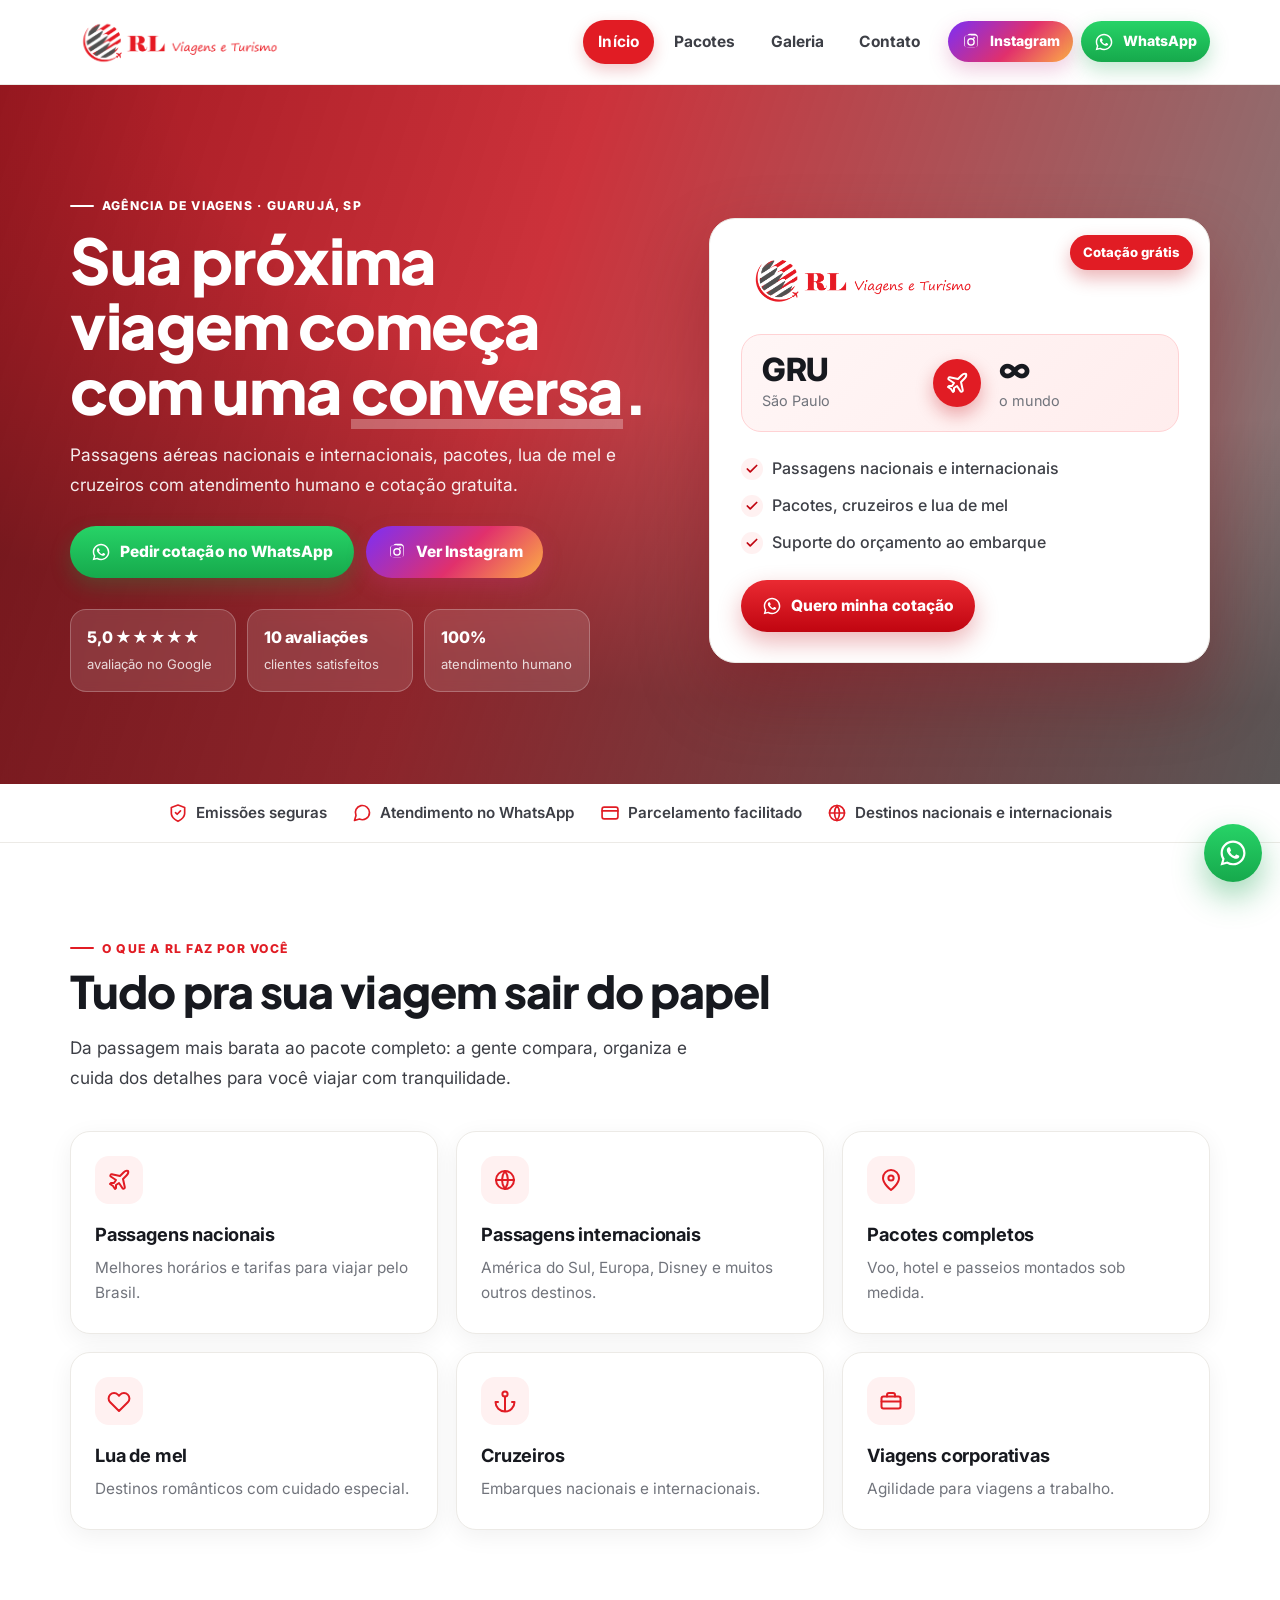
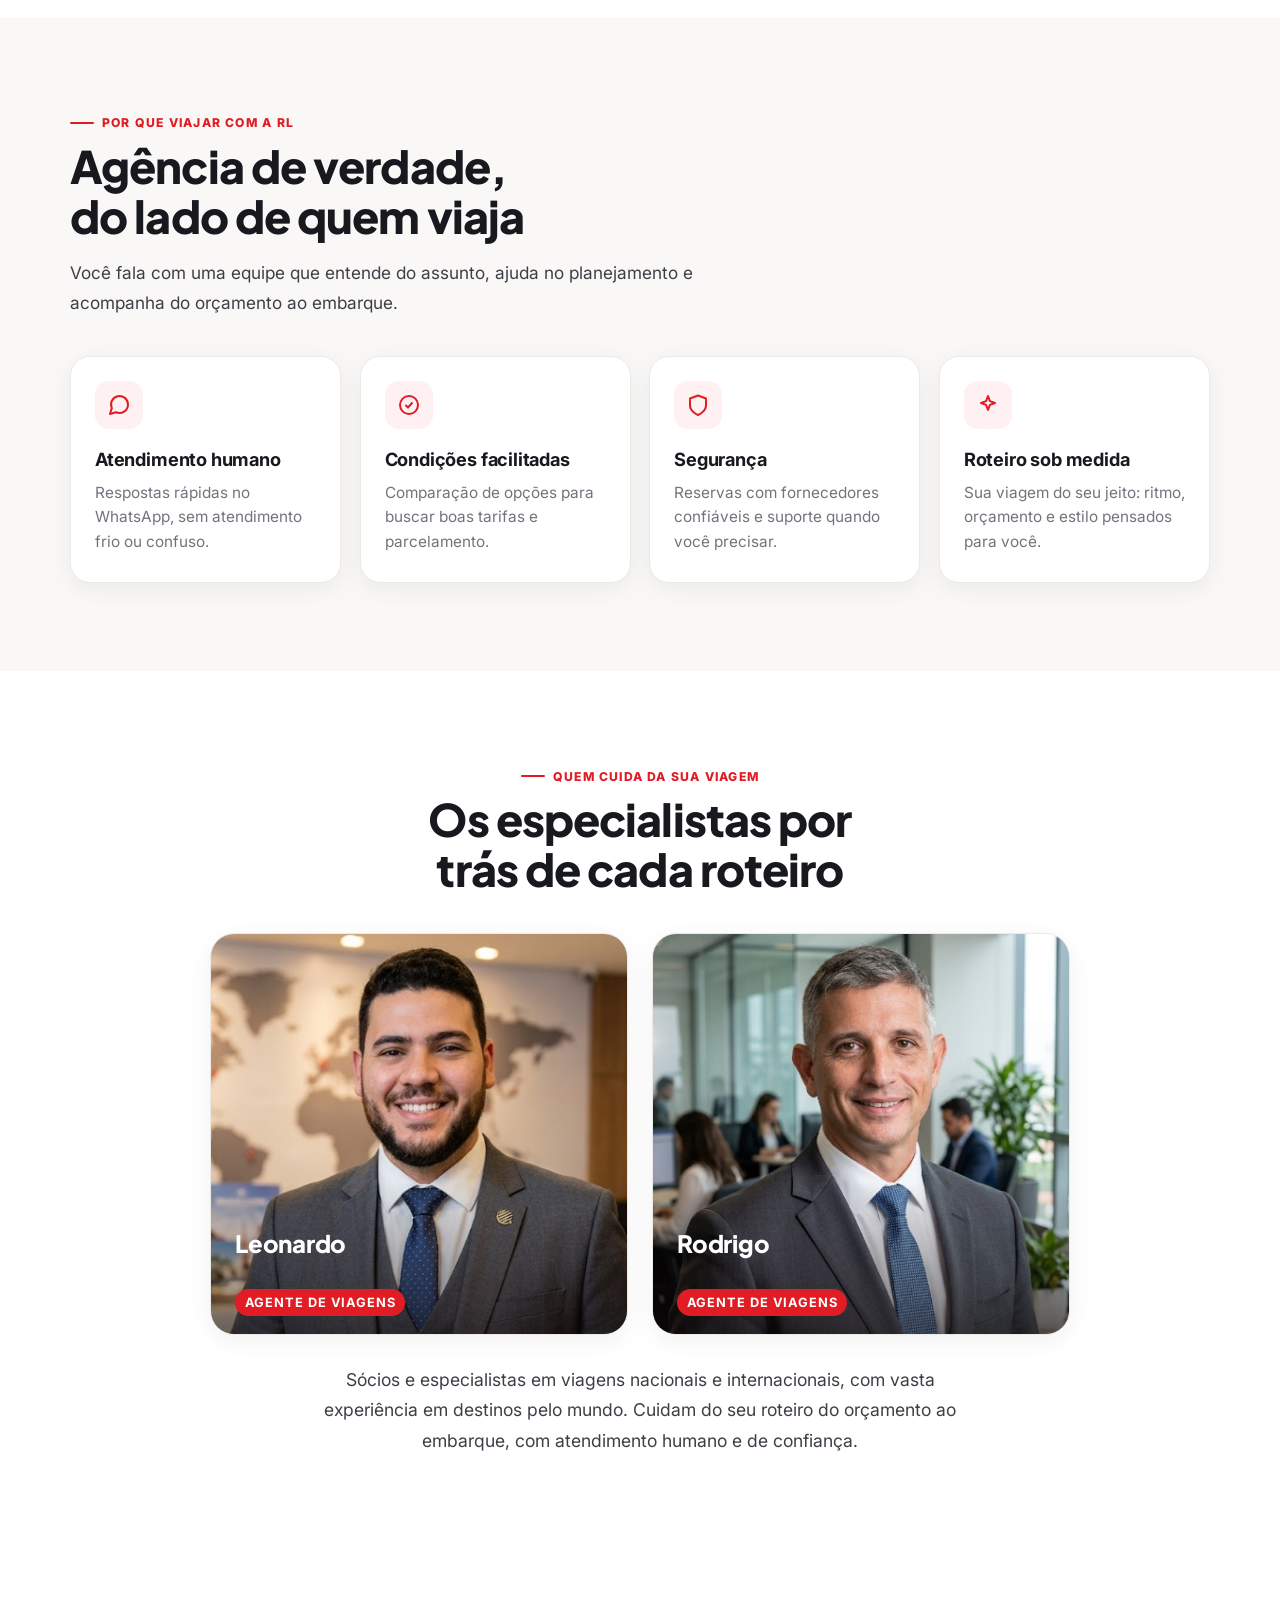
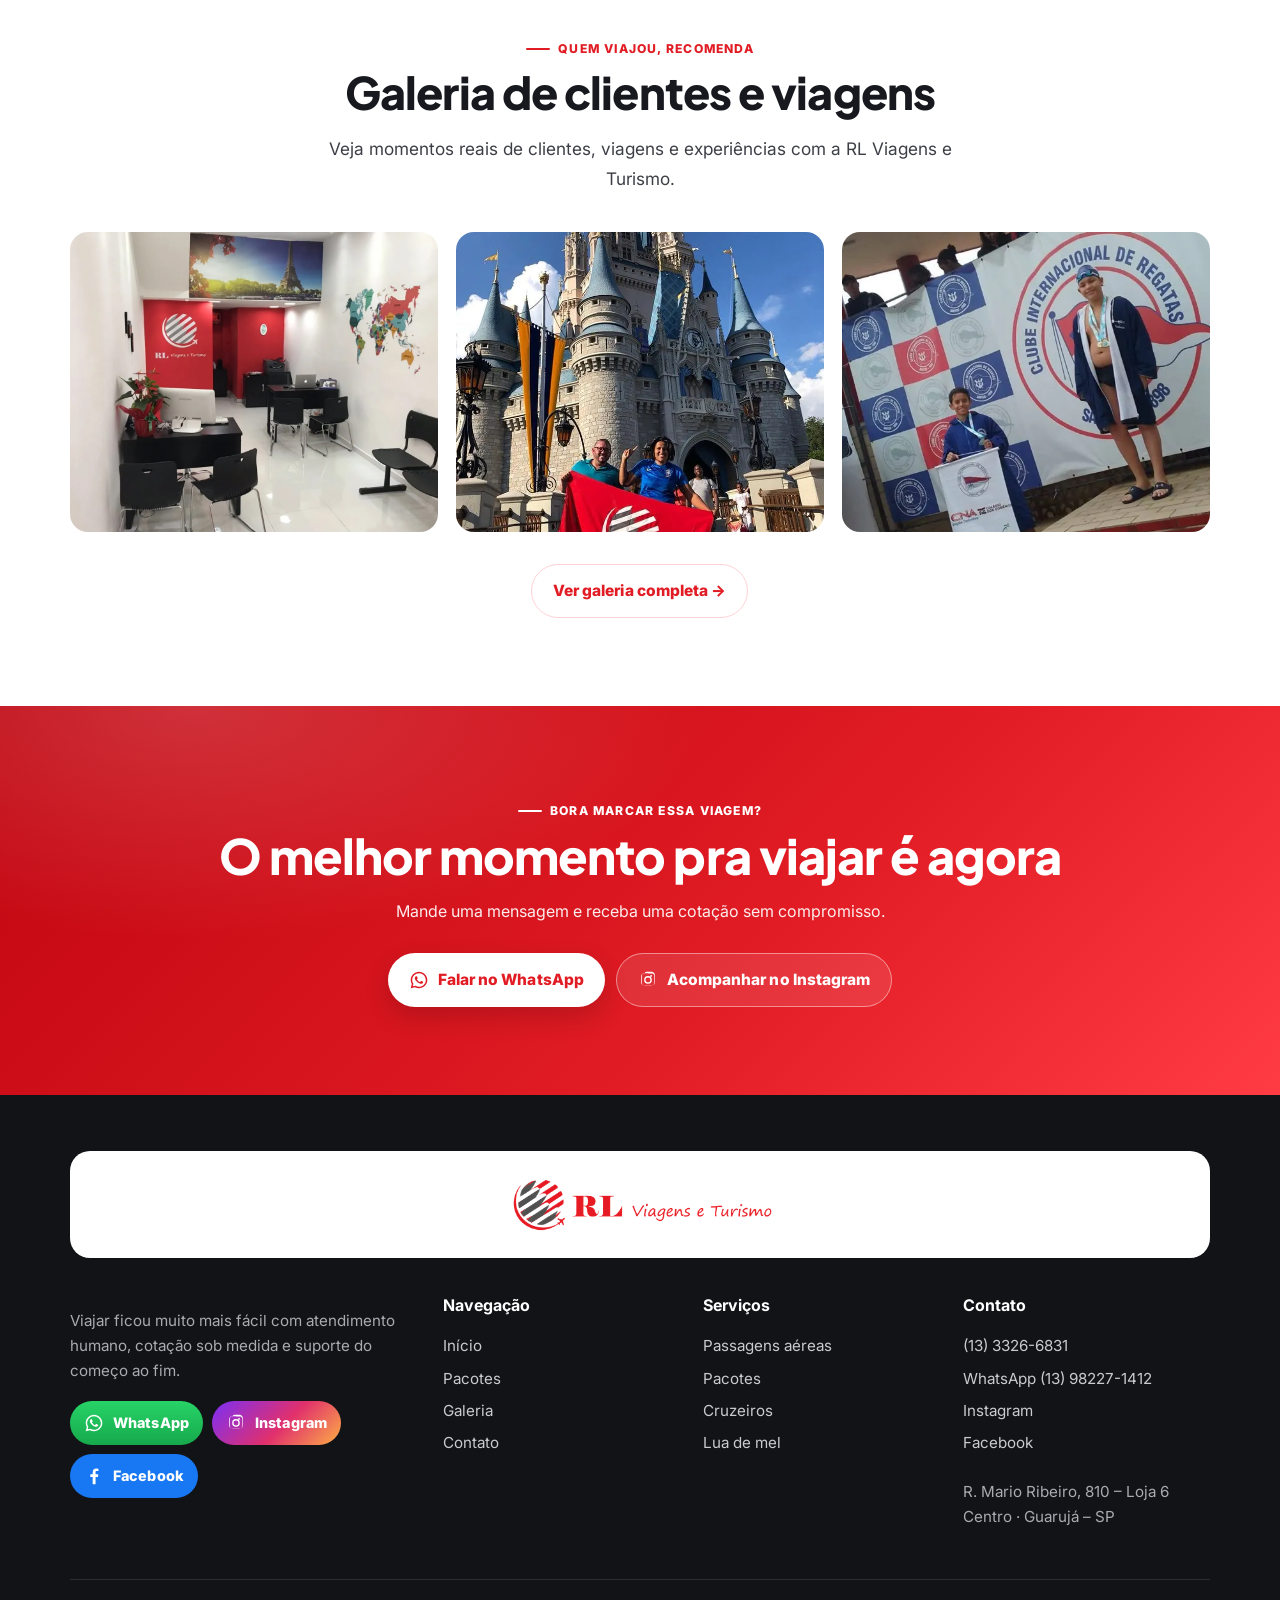
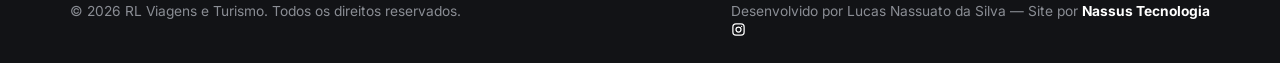
==== commit 93c72186: "Aplicar melhorias visuais Claude" ====
--- a/index.html
+++ b/index.html
@@ -3,6 +3,7 @@
 <div class="trust"><div class="wrap row"><span class="t"><svg viewBox="0 0 24 24" fill="none" stroke="currentColor" stroke-width="2" stroke-linecap="round" stroke-linejoin="round"><path d="M12 22s8-3.6 8-9.6V5.5L12 2.5 4 5.5v6.9C4 18.4 12 22 12 22z"/><path d="M9 11.5l2 2 4-4"/></svg>Emissões seguras</span><span class="t"><svg viewBox="0 0 24 24" fill="none" stroke="currentColor" stroke-width="2" stroke-linecap="round" stroke-linejoin="round"><path d="M21 11.5a8.5 8.5 0 0 1-12.1 7.7L3 21l1.8-5.9A8.5 8.5 0 1 1 21 11.5z"/></svg>Atendimento no WhatsApp</span><span class="t"><svg viewBox="0 0 24 24" fill="none" stroke="currentColor" stroke-width="2" stroke-linecap="round" stroke-linejoin="round"><rect x="2.5" y="5" width="19" height="14" rx="2.5"/><path d="M2.5 9.5h19"/></svg>Parcelamento facilitado</span><span class="t"><svg viewBox="0 0 24 24" fill="none" stroke="currentColor" stroke-width="2" stroke-linecap="round" stroke-linejoin="round"><circle cx="12" cy="12" r="9"/><path d="M3 12h18M12 3a15 15 0 0 1 0 18 15 15 0 0 1 0-18z"/></svg>Destinos nacionais e internacionais</span></div></div>
 <section><div class="wrap"><div class="sec-head"><span class="eyebrow">O que a RL faz por você</span><h2>Tudo pra sua viagem sair do papel</h2><p>Da passagem mais barata ao pacote completo: a gente compara, organiza e cuida dos detalhes para você viajar com tranquilidade.</p></div><div class="svc-grid"><div class="svc"><div class="ic"><svg viewBox="0 0 24 24" fill="none" stroke="currentColor" stroke-width="2" stroke-linecap="round" stroke-linejoin="round"><path d="M17.8 19.2 16 11l3.5-3.5C21 6 21.5 4 21 3c-1-.5-3 0-4.5 1.5L13 8 4.8 6.2c-.5-.1-.9.1-1.1.5l-.3.5c-.2.5-.1 1 .3 1.3L9 12l-2 3H4l-1 1 3 2 2 3 1-1v-3l3-2 3.5 5.3c.3.4.8.5 1.3.3l.5-.2c.4-.3.6-.7.5-1.2z"/></svg></div><h3>Passagens nacionais</h3><p>Melhores horários e tarifas para viajar pelo Brasil.</p></div><div class="svc"><div class="ic"><svg viewBox="0 0 24 24" fill="none" stroke="currentColor" stroke-width="2" stroke-linecap="round" stroke-linejoin="round"><circle cx="12" cy="12" r="9"/><path d="M3 12h18M12 3a15 15 0 0 1 0 18 15 15 0 0 1 0-18z"/></svg></div><h3>Passagens internacionais</h3><p>América do Sul, Europa, Disney e muitos outros destinos.</p></div><div class="svc"><div class="ic"><svg viewBox="0 0 24 24" fill="none" stroke="currentColor" stroke-width="2" stroke-linecap="round" stroke-linejoin="round"><path d="M20 10c0 6-8 12-8 12s-8-6-8-12a8 8 0 0 1 16 0z"/><circle cx="12" cy="10" r="2.6"/></svg></div><h3>Pacotes completos</h3><p>Voo, hotel e passeios montados sob medida.</p></div><div class="svc"><div class="ic"><svg viewBox="0 0 24 24" fill="none" stroke="currentColor" stroke-width="2" stroke-linecap="round" stroke-linejoin="round"><path d="M20.8 5.6a5.4 5.4 0 0 0-7.7 0L12 6.7l-1.1-1.1a5.4 5.4 0 1 0-7.7 7.7L12 22l8.8-8.7a5.4 5.4 0 0 0 0-7.7z"/></svg></div><h3>Lua de mel</h3><p>Destinos românticos com cuidado especial.</p></div><div class="svc"><div class="ic"><svg viewBox="0 0 24 24" fill="none" stroke="currentColor" stroke-width="2" stroke-linecap="round" stroke-linejoin="round"><circle cx="12" cy="5" r="2.6"/><path d="M12 7.6V22M5 13H2.5a9.5 9.5 0 0 0 19 0H19"/></svg></div><h3>Cruzeiros</h3><p>Embarques nacionais e internacionais.</p></div><div class="svc"><div class="ic"><svg viewBox="0 0 24 24" fill="none" stroke="currentColor" stroke-width="2" stroke-linecap="round" stroke-linejoin="round"><rect x="2.5" y="7.5" width="19" height="12" rx="2"/><path d="M8 7.5V6a2 2 0 0 1 2-2h4a2 2 0 0 1 2 2v1.5M2.5 12.5h19"/></svg></div><h3>Viagens corporativas</h3><p>Agilidade para viagens a trabalho.</p></div></div></div></section>
 <section class="soft"><div class="wrap"><div class="sec-head"><span class="eyebrow">Por que viajar com a RL</span><h2>Agência de verdade, do lado de quem viaja</h2><p>Você fala com uma equipe que entende do assunto, ajuda no planejamento e acompanha do orçamento ao embarque.</p></div><div class="why-grid"><div class="why-card"><div class="ic"><svg viewBox="0 0 24 24" fill="none" stroke="currentColor" stroke-width="2" stroke-linecap="round" stroke-linejoin="round"><path d="M21 11.5a8.5 8.5 0 0 1-12.1 7.7L3 21l1.8-5.9A8.5 8.5 0 1 1 21 11.5z"/></svg></div><h3>Atendimento humano</h3><p>Respostas rápidas no WhatsApp, sem atendimento frio ou confuso.</p></div><div class="why-card"><div class="ic"><svg viewBox="0 0 24 24" fill="none" stroke="currentColor" stroke-width="2" stroke-linecap="round" stroke-linejoin="round"><circle cx="12" cy="12" r="9"/><path d="M9 12.5l2 2 4-4.5"/></svg></div><h3>Condições facilitadas</h3><p>Comparação de opções para buscar boas tarifas e parcelamento.</p></div><div class="why-card"><div class="ic"><svg viewBox="0 0 24 24" fill="none" stroke="currentColor" stroke-width="2" stroke-linecap="round" stroke-linejoin="round"><path d="M12 22s8-3.6 8-9.6V5.5L12 2.5 4 5.5v6.9C4 18.4 12 22 12 22z"/></svg></div><h3>Segurança</h3><p>Reservas com fornecedores confiáveis e suporte quando você precisar.</p></div><div class="why-card"><div class="ic"><svg viewBox="0 0 24 24" fill="none" stroke="currentColor" stroke-width="2" stroke-linecap="round" stroke-linejoin="round"><path d="M12 3l1.9 5.1L19 10l-5.1 1.9L12 17l-1.9-5.1L5 10l5.1-1.9z"/></svg></div><h3>Roteiro sob medida</h3><p>Sua viagem do seu jeito: ritmo, orçamento e estilo pensados para você.</p></div></div></div></section>
+<section><div class="wrap"><div class="sec-head center"><span class="eyebrow">Quem cuida da sua viagem</span><h2>Os especialistas por trás de cada roteiro</h2></div><div class="team-grid"><article class="agent-card"><div class="agent-photo"><img src="assets/equipe/leonardo.png" alt="Leonardo, agente de viagens da RL Viagens e Turismo" loading="lazy"><div class="agent-name"><b>Leonardo</b><br><span>Agente de viagens</span></div></div></article><article class="agent-card"><div class="agent-photo"><img src="assets/equipe/rodrigo.png" alt="Rodrigo, agente de viagens da RL Viagens e Turismo" loading="lazy"><div class="agent-name"><b>Rodrigo</b><br><span>Agente de viagens</span></div></div></article></div><p class="team-caption">Sócios e especialistas em viagens nacionais e internacionais, com vasta experiência em destinos pelo mundo. Cuidam do seu roteiro do orçamento ao embarque, com atendimento humano e de confiança.</p></div></section>
 <section><div class="wrap"><div class="sec-head center"><span class="eyebrow">Quem viajou, recomenda</span><h2>Galeria de clientes e viagens</h2><p>Veja momentos reais de clientes, viagens e experiências com a RL Viagens e Turismo.</p></div><div class="gallery-preview"><img src="assets/galeria/foto-01.webp" alt="Loja RL Viagens" loading="lazy"><img src="assets/galeria/foto-05.webp" alt="Cliente RL em viagem" loading="lazy"><img src="assets/galeria/foto-15.webp" alt="Viagem em família" loading="lazy"></div><div class="center" style="margin-top:2rem"><a class="btn-line red" href="galeria.html">Ver galeria completa →</a></div></div></section>
 <section class="cta-band"><div class="wrap"><span class="eyebrow on-red">Bora marcar essa viagem?</span><h2>O melhor momento pra viajar é agora</h2><p>Mande uma mensagem e receba uma cotação sem compromisso.</p><div class="cta-row"><a class="btn-white cta-inline" data-wa="Olá! Quero planejar minha viagem com a RL ✈️"><span class="btn-icon"><svg viewBox="0 0 32 32" aria-hidden="true"><path fill="currentColor" d="M16.04 2.7C8.72 2.7 2.76 8.64 2.76 15.94c0 2.34.62 4.62 1.8 6.63L2.64 29.3l6.9-1.82a13.2 13.2 0 0 0 6.5 1.66h.01c7.31 0 13.27-5.94 13.27-13.24S23.36 2.7 16.04 2.7Zm0 24.1h-.01a10.95 10.95 0 0 1-5.57-1.52l-.4-.24-4.09 1.08 1.1-3.98-.26-.41a10.85 10.85 0 0 1-1.69-5.8c0-6 4.9-10.89 10.92-10.89 2.91 0 5.65 1.13 7.71 3.19a10.8 10.8 0 0 1 3.2 7.69c0 6-4.9 10.88-10.91 10.88Zm5.98-8.15c-.33-.17-1.95-.96-2.25-1.07-.3-.11-.52-.17-.74.17-.22.33-.85 1.07-1.04 1.29-.19.22-.38.25-.7.08-.33-.16-1.38-.5-2.63-1.6-.97-.86-1.63-1.93-1.82-2.26-.19-.33-.02-.51.14-.67.15-.15.33-.38.5-.57.16-.19.22-.33.33-.55.11-.22.05-.41-.03-.57-.08-.16-.74-1.78-1.01-2.43-.27-.64-.54-.55-.74-.56h-.63c-.22 0-.57.08-.87.41-.3.33-1.14 1.11-1.14 2.71 0 1.6 1.17 3.15 1.34 3.37.16.22 2.3 3.5 5.57 4.91.78.34 1.39.54 1.87.69.79.25 1.5.21 2.06.13.63-.09 1.95-.8 2.23-1.57.27-.77.27-1.43.19-1.57-.08-.14-.3-.22-.63-.38Z"/></svg></span><span>Falar no WhatsApp</span></a> <a class="btn-ghost-white cta-inline" href="https://www.instagram.com/rlturismoguaruja/" target="_blank" rel="noopener"><span class="btn-icon"><svg viewBox="0 0 32 32" aria-hidden="true"><path fill="currentColor" d="M16 2.9c3.56 0 4 .02 5.41.08 1.31.06 2.02.28 2.49.46.63.25 1.08.54 1.55 1.01.47.47.76.92 1.01 1.55.18.47.4 1.18.46 2.49.06 1.41.08 1.85.08 5.41s-.02 4-.08 5.41c-.06 1.31-.28 2.02-.46 2.49a4.2 4.2 0 0 1-2.56 2.56c-.47.18-1.18.4-2.49.46-1.41.06-1.85.08-5.41.08s-4-.02-5.41-.08c-1.31-.06-2.02-.28-2.49-.46a4.2 4.2 0 0 1-2.56-2.56c-.18-.47-.4-1.18-.46-2.49C5.02 19.9 5 19.46 5 15.9s.02-4 .08-5.41c.06-1.31.28-2.02.46-2.49.25-.63.54-1.08 1.01-1.55.47-.47.92-.76 1.55-1.01.47-.18 1.18-.4 2.49-.46C12 2.92 12.44 2.9 16 2.9Zm0 2.35c-3.5 0-3.91.01-5.28.08-1.26.06-1.94.27-2.39.44a2.8 2.8 0 0 0-1.62 1.62c-.17.45-.38 1.13-.44 2.39-.07 1.37-.08 1.78-.08 5.28s.01 3.91.08 5.28c.06 1.26.27 1.94.44 2.39.17.46.38.79.72 1.13.34.34.67.55 1.13.72.45.17 1.13.38 2.39.44 1.37.07 1.78.08 5.28.08s3.91-.01 5.28-.08c1.26-.06 1.94-.27 2.39-.44a2.8 2.8 0 0 0 1.62-1.62c.17-.45.38-1.13.44-2.39.07-1.37.08-1.78.08-5.28s-.01-3.91-.08-5.28c-.06-1.26-.27-1.94-.44-2.39a2.8 2.8 0 0 0-1.62-1.62c-.45-.17-1.13-.38-2.39-.44-1.37-.07-1.78-.08-5.28-.08Zm0 4.53a6.12 6.12 0 1 1 0 12.24 6.12 6.12 0 0 1 0-12.24Zm0 10.1a3.98 3.98 0 1 0 0-7.96 3.98 3.98 0 0 0 0 7.96Zm6.38-10.38a1.43 1.43 0 1 1-2.86 0 1.43 1.43 0 0 1 2.86 0Z"/></svg></span><span>Acompanhar no Instagram</span></a></div></div></section>
-<footer><div class="wrap"><div class="footer-logo-top"><img src="assets/logo-horizontal.png" alt="RL Viagens e Turismo"></div><div class="foot-grid"><div class="foot-brand"><p>Viajar ficou muito mais fácil com atendimento humano, cotação sob medida e suporte do começo ao fim.</p><div class="foot-social"><a class="social-pill wa" data-wa="Olá! Quero falar com a RL Viagens ✈️"><span class="btn-icon"><svg viewBox="0 0 32 32" aria-hidden="true"><path fill="currentColor" d="M16.04 2.7C8.72 2.7 2.76 8.64 2.76 15.94c0 2.34.62 4.62 1.8 6.63L2.64 29.3l6.9-1.82a13.2 13.2 0 0 0 6.5 1.66h.01c7.31 0 13.27-5.94 13.27-13.24S23.36 2.7 16.04 2.7Zm0 24.1h-.01a10.95 10.95 0 0 1-5.57-1.52l-.4-.24-4.09 1.08 1.1-3.98-.26-.41a10.85 10.85 0 0 1-1.69-5.8c0-6 4.9-10.89 10.92-10.89 2.91 0 5.65 1.13 7.71 3.19a10.8 10.8 0 0 1 3.2 7.69c0 6-4.9 10.88-10.91 10.88Zm5.98-8.15c-.33-.17-1.95-.96-2.25-1.07-.3-.11-.52-.17-.74.17-.22.33-.85 1.07-1.04 1.29-.19.22-.38.25-.7.08-.33-.16-1.38-.5-2.63-1.6-.97-.86-1.63-1.93-1.82-2.26-.19-.33-.02-.51.14-.67.15-.15.33-.38.5-.57.16-.19.22-.33.33-.55.11-.22.05-.41-.03-.57-.08-.16-.74-1.78-1.01-2.43-.27-.64-.54-.55-.74-.56h-.63c-.22 0-.57.08-.87.41-.3.33-1.14 1.11-1.14 2.71 0 1.6 1.17 3.15 1.34 3.37.16.22 2.3 3.5 5.57 4.91.78.34 1.39.54 1.87.69.79.25 1.5.21 2.06.13.63-.09 1.95-.8 2.23-1.57.27-.77.27-1.43.19-1.57-.08-.14-.3-.22-.63-.38Z"/></svg></span><span>WhatsApp</span></a><a class="social-pill ig" href="https://www.instagram.com/rlturismoguaruja/" target="_blank" rel="noopener"><span class="btn-icon"><svg viewBox="0 0 32 32" aria-hidden="true"><path fill="currentColor" d="M16 2.9c3.56 0 4 .02 5.41.08 1.31.06 2.02.28 2.49.46.63.25 1.08.54 1.55 1.01.47.47.76.92 1.01 1.55.18.47.4 1.18.46 2.49.06 1.41.08 1.85.08 5.41s-.02 4-.08 5.41c-.06 1.31-.28 2.02-.46 2.49a4.2 4.2 0 0 1-2.56 2.56c-.47.18-1.18.4-2.49.46-1.41.06-1.85.08-5.41.08s-4-.02-5.41-.08c-1.31-.06-2.02-.28-2.49-.46a4.2 4.2 0 0 1-2.56-2.56c-.18-.47-.4-1.18-.46-2.49C5.02 19.9 5 19.46 5 15.9s.02-4 .08-5.41c.06-1.31.28-2.02.46-2.49.25-.63.54-1.08 1.01-1.55.47-.47.92-.76 1.55-1.01.47-.18 1.18-.4 2.49-.46C12 2.92 12.44 2.9 16 2.9Zm0 2.35c-3.5 0-3.91.01-5.28.08-1.26.06-1.94.27-2.39.44a2.8 2.8 0 0 0-1.62 1.62c-.17.45-.38 1.13-.44 2.39-.07 1.37-.08 1.78-.08 5.28s.01 3.91.08 5.28c.06 1.26.27 1.94.44 2.39.17.46.38.79.72 1.13.34.34.67.55 1.13.72.45.17 1.13.38 2.39.44 1.37.07 1.78.08 5.28.08s3.91-.01 5.28-.08c1.26-.06 1.94-.27 2.39-.44a2.8 2.8 0 0 0 1.62-1.62c.17-.45.38-1.13.44-2.39.07-1.37.08-1.78.08-5.28s-.01-3.91-.08-5.28c-.06-1.26-.27-1.94-.44-2.39a2.8 2.8 0 0 0-1.62-1.62c-.45-.17-1.13-.38-2.39-.44-1.37-.07-1.78-.08-5.28-.08Zm0 4.53a6.12 6.12 0 1 1 0 12.24 6.12 6.12 0 0 1 0-12.24Zm0 10.1a3.98 3.98 0 1 0 0-7.96 3.98 3.98 0 0 0 0 7.96Zm6.38-10.38a1.43 1.43 0 1 1-2.86 0 1.43 1.43 0 0 1 2.86 0Z"/></svg></span><span>Instagram</span></a><a class="social-pill fb" href="https://www.facebook.com/rlviagemeturismo" target="_blank" rel="noopener"><span class="btn-icon"><svg viewBox="0 0 32 32" aria-hidden="true"><path fill="currentColor" d="M18.5 29V17.6h3.82l.57-4.44H18.5v-2.83c0-1.29.36-2.16 2.2-2.16h2.35V4.2A31.5 31.5 0 0 0 19.62 4c-3.39 0-5.71 2.07-5.71 5.87v3.29h-3.83v4.44h3.83V29h4.59Z"/></svg></span><span>Facebook</span></a></div></div><div class="foot-col"><h4>Navegação</h4><a href="index.html">Início</a><a href="pacotes.html">Pacotes</a><a href="galeria.html">Galeria</a><a href="contato.html">Contato</a></div><div class="foot-col"><h4>Serviços</h4><a href="pacotes.html">Passagens aéreas</a><a href="pacotes.html">Pacotes</a><a href="pacotes.html">Cruzeiros</a><a href="pacotes.html">Lua de mel</a></div><div class="foot-col"><h4>Contato</h4><a data-tel>(13) 3326-6831</a><a data-wa="Olá! Quero falar com a RL Viagens ✈️">WhatsApp (13) 98227-1412</a><a href="https://www.instagram.com/rlturismoguaruja/" target="_blank" rel="noopener">Instagram</a><a href="https://www.facebook.com/rlviagemeturismo" target="_blank" rel="noopener">Facebook</a><p>R. Mario Ribeiro, 810 – Loja 6<br>Centro · Guarujá – SP</p></div></div><div class="foot-bottom"><span>© <span id="yr"></span> RL Viagens e Turismo. Todos os direitos reservados.</span><span>Desenvolvido por Lucas Nassuato da Silva - Site por Nassus Tecnologia</span></div></div></footer><a class="wa-float" data-wa="Olá! Quero planejar uma viagem com a RL ✈️" aria-label="Falar no WhatsApp"><svg viewBox="0 0 32 32" aria-hidden="true"><path fill="currentColor" d="M16.04 2.7C8.72 2.7 2.76 8.64 2.76 15.94c0 2.34.62 4.62 1.8 6.63L2.64 29.3l6.9-1.82a13.2 13.2 0 0 0 6.5 1.66h.01c7.31 0 13.27-5.94 13.27-13.24S23.36 2.7 16.04 2.7Zm0 24.1h-.01a10.95 10.95 0 0 1-5.57-1.52l-.4-.24-4.09 1.08 1.1-3.98-.26-.41a10.85 10.85 0 0 1-1.69-5.8c0-6 4.9-10.89 10.92-10.89 2.91 0 5.65 1.13 7.71 3.19a10.8 10.8 0 0 1 3.2 7.69c0 6-4.9 10.88-10.91 10.88Zm5.98-8.15c-.33-.17-1.95-.96-2.25-1.07-.3-.11-.52-.17-.74.17-.22.33-.85 1.07-1.04 1.29-.19.22-.38.25-.7.08-.33-.16-1.38-.5-2.63-1.6-.97-.86-1.63-1.93-1.82-2.26-.19-.33-.02-.51.14-.67.15-.15.33-.38.5-.57.16-.19.22-.33.33-.55.11-.22.05-.41-.03-.57-.08-.16-.74-1.78-1.01-2.43-.27-.64-.54-.55-.74-.56h-.63c-.22 0-.57.08-.87.41-.3.33-1.14 1.11-1.14 2.71 0 1.6 1.17 3.15 1.34 3.37.16.22 2.3 3.5 5.57 4.91.78.34 1.39.54 1.87.69.79.25 1.5.21 2.06.13.63-.09 1.95-.8 2.23-1.57.27-.77.27-1.43.19-1.57-.08-.14-.3-.22-.63-.38Z"/></svg></a><script src="main.js"></script></body></html>+<footer><div class="wrap"><div class="footer-logo-top"><img src="assets/logo-horizontal.png" alt="RL Viagens e Turismo"></div><div class="foot-grid"><div class="foot-brand"><p>Viajar ficou muito mais fácil com atendimento humano, cotação sob medida e suporte do começo ao fim.</p><div class="foot-social"><a class="social-pill wa" data-wa="Olá! Quero falar com a RL Viagens ✈️"><span class="btn-icon"><svg viewBox="0 0 32 32" aria-hidden="true"><path fill="currentColor" d="M16.04 2.7C8.72 2.7 2.76 8.64 2.76 15.94c0 2.34.62 4.62 1.8 6.63L2.64 29.3l6.9-1.82a13.2 13.2 0 0 0 6.5 1.66h.01c7.31 0 13.27-5.94 13.27-13.24S23.36 2.7 16.04 2.7Zm0 24.1h-.01a10.95 10.95 0 0 1-5.57-1.52l-.4-.24-4.09 1.08 1.1-3.98-.26-.41a10.85 10.85 0 0 1-1.69-5.8c0-6 4.9-10.89 10.92-10.89 2.91 0 5.65 1.13 7.71 3.19a10.8 10.8 0 0 1 3.2 7.69c0 6-4.9 10.88-10.91 10.88Zm5.98-8.15c-.33-.17-1.95-.96-2.25-1.07-.3-.11-.52-.17-.74.17-.22.33-.85 1.07-1.04 1.29-.19.22-.38.25-.7.08-.33-.16-1.38-.5-2.63-1.6-.97-.86-1.63-1.93-1.82-2.26-.19-.33-.02-.51.14-.67.15-.15.33-.38.5-.57.16-.19.22-.33.33-.55.11-.22.05-.41-.03-.57-.08-.16-.74-1.78-1.01-2.43-.27-.64-.54-.55-.74-.56h-.63c-.22 0-.57.08-.87.41-.3.33-1.14 1.11-1.14 2.71 0 1.6 1.17 3.15 1.34 3.37.16.22 2.3 3.5 5.57 4.91.78.34 1.39.54 1.87.69.79.25 1.5.21 2.06.13.63-.09 1.95-.8 2.23-1.57.27-.77.27-1.43.19-1.57-.08-.14-.3-.22-.63-.38Z"/></svg></span><span>WhatsApp</span></a><a class="social-pill ig" href="https://www.instagram.com/rlturismoguaruja/" target="_blank" rel="noopener"><span class="btn-icon"><svg viewBox="0 0 32 32" aria-hidden="true"><path fill="currentColor" d="M16 2.9c3.56 0 4 .02 5.41.08 1.31.06 2.02.28 2.49.46.63.25 1.08.54 1.55 1.01.47.47.76.92 1.01 1.55.18.47.4 1.18.46 2.49.06 1.41.08 1.85.08 5.41s-.02 4-.08 5.41c-.06 1.31-.28 2.02-.46 2.49a4.2 4.2 0 0 1-2.56 2.56c-.47.18-1.18.4-2.49.46-1.41.06-1.85.08-5.41.08s-4-.02-5.41-.08c-1.31-.06-2.02-.28-2.49-.46a4.2 4.2 0 0 1-2.56-2.56c-.18-.47-.4-1.18-.46-2.49C5.02 19.9 5 19.46 5 15.9s.02-4 .08-5.41c.06-1.31.28-2.02.46-2.49.25-.63.54-1.08 1.01-1.55.47-.47.92-.76 1.55-1.01.47-.18 1.18-.4 2.49-.46C12 2.92 12.44 2.9 16 2.9Zm0 2.35c-3.5 0-3.91.01-5.28.08-1.26.06-1.94.27-2.39.44a2.8 2.8 0 0 0-1.62 1.62c-.17.45-.38 1.13-.44 2.39-.07 1.37-.08 1.78-.08 5.28s.01 3.91.08 5.28c.06 1.26.27 1.94.44 2.39.17.46.38.79.72 1.13.34.34.67.55 1.13.72.45.17 1.13.38 2.39.44 1.37.07 1.78.08 5.28.08s3.91-.01 5.28-.08c1.26-.06 1.94-.27 2.39-.44a2.8 2.8 0 0 0 1.62-1.62c.17-.45.38-1.13.44-2.39.07-1.37.08-1.78.08-5.28s-.01-3.91-.08-5.28c-.06-1.26-.27-1.94-.44-2.39a2.8 2.8 0 0 0-1.62-1.62c-.45-.17-1.13-.38-2.39-.44-1.37-.07-1.78-.08-5.28-.08Zm0 4.53a6.12 6.12 0 1 1 0 12.24 6.12 6.12 0 0 1 0-12.24Zm0 10.1a3.98 3.98 0 1 0 0-7.96 3.98 3.98 0 0 0 0 7.96Zm6.38-10.38a1.43 1.43 0 1 1-2.86 0 1.43 1.43 0 0 1 2.86 0Z"/></svg></span><span>Instagram</span></a><a class="social-pill fb" href="https://www.facebook.com/rlviagemeturismo" target="_blank" rel="noopener"><span class="btn-icon"><svg viewBox="0 0 32 32" aria-hidden="true"><path fill="currentColor" d="M18.5 29V17.6h3.82l.57-4.44H18.5v-2.83c0-1.29.36-2.16 2.2-2.16h2.35V4.2A31.5 31.5 0 0 0 19.62 4c-3.39 0-5.71 2.07-5.71 5.87v3.29h-3.83v4.44h3.83V29h4.59Z"/></svg></span><span>Facebook</span></a></div></div><div class="foot-col"><h4>Navegação</h4><a href="index.html">Início</a><a href="pacotes.html">Pacotes</a><a href="galeria.html">Galeria</a><a href="contato.html">Contato</a></div><div class="foot-col"><h4>Serviços</h4><a href="pacotes.html">Passagens aéreas</a><a href="pacotes.html">Pacotes</a><a href="pacotes.html">Cruzeiros</a><a href="pacotes.html">Lua de mel</a></div><div class="foot-col"><h4>Contato</h4><a data-tel>(13) 3326-6831</a><a data-wa="Olá! Quero falar com a RL Viagens ✈️">WhatsApp (13) 98227-1412</a><a href="https://www.instagram.com/rlturismoguaruja/" target="_blank" rel="noopener">Instagram</a><a href="https://www.facebook.com/rlviagemeturismo" target="_blank" rel="noopener">Facebook</a><p>R. Mario Ribeiro, 810 – Loja 6<br>Centro · Guarujá – SP</p></div></div><div class="foot-bottom"><span>© <span id="yr"></span> RL Viagens e Turismo. Todos os direitos reservados.</span><span>Desenvolvido por Lucas Nassuato da Silva — Site por <a href="https://nassusinfo.netlify.app" target="_blank" rel="noopener">Nassus Tecnologia</a> <a class="cred-ig" href="https://www.instagram.com/nassusinfo/" target="_blank" rel="noopener" aria-label="Instagram da Nassus Tecnologia"><svg viewBox="0 0 24 24" width="15" height="15" fill="none" stroke="currentColor" stroke-width="2" stroke-linecap="round" stroke-linejoin="round" style="vertical-align:-2px"><rect x="3" y="3" width="18" height="18" rx="5"/><circle cx="12" cy="12" r="4"/><circle cx="17" cy="7" r="1" fill="currentColor" stroke="none"/></svg></a></span></div></div></footer><a class="wa-float" data-wa="Olá! Quero planejar uma viagem com a RL ✈️" aria-label="Falar no WhatsApp"><svg viewBox="0 0 32 32" aria-hidden="true"><path fill="currentColor" d="M16.04 2.7C8.72 2.7 2.76 8.64 2.76 15.94c0 2.34.62 4.62 1.8 6.63L2.64 29.3l6.9-1.82a13.2 13.2 0 0 0 6.5 1.66h.01c7.31 0 13.27-5.94 13.27-13.24S23.36 2.7 16.04 2.7Zm0 24.1h-.01a10.95 10.95 0 0 1-5.57-1.52l-.4-.24-4.09 1.08 1.1-3.98-.26-.41a10.85 10.85 0 0 1-1.69-5.8c0-6 4.9-10.89 10.92-10.89 2.91 0 5.65 1.13 7.71 3.19a10.8 10.8 0 0 1 3.2 7.69c0 6-4.9 10.88-10.91 10.88Zm5.98-8.15c-.33-.17-1.95-.96-2.25-1.07-.3-.11-.52-.17-.74.17-.22.33-.85 1.07-1.04 1.29-.19.22-.38.25-.7.08-.33-.16-1.38-.5-2.63-1.6-.97-.86-1.63-1.93-1.82-2.26-.19-.33-.02-.51.14-.67.15-.15.33-.38.5-.57.16-.19.22-.33.33-.55.11-.22.05-.41-.03-.57-.08-.16-.74-1.78-1.01-2.43-.27-.64-.54-.55-.74-.56h-.63c-.22 0-.57.08-.87.41-.3.33-1.14 1.11-1.14 2.71 0 1.6 1.17 3.15 1.34 3.37.16.22 2.3 3.5 5.57 4.91.78.34 1.39.54 1.87.69.79.25 1.5.21 2.06.13.63-.09 1.95-.8 2.23-1.57.27-.77.27-1.43.19-1.57-.08-.14-.3-.22-.63-.38Z"/></svg></a><script src="main.js"></script></body></html>
--- a/styles.css
+++ b/styles.css
@@ -128,12 +128,28 @@
 .pkg-card:hover{transform:translateY(-4px);box-shadow:var(--shadow-lg)}
 .pkg-img{height:200px;margin:0 0 0;border-radius:0;background:var(--red);overflow:hidden;position:relative}
 .pkg-img img{width:100%;height:100%;object-fit:cover;transition:.4s ease}
-.pkg-img.fallback{background:linear-gradient(135deg,var(--red),#FF5B61)}
+.pkg-img.fallback{background:linear-gradient(135deg,#C00510,#E11C24 55%,#FF5B61)}
+.pkg-img.fallback:after{content:'';position:absolute;inset:0;display:block;opacity:.92;background:no-repeat center/46px url("data:image/svg+xml,%3Csvg xmlns='http://www.w3.org/2000/svg' width='46' height='46' viewBox='0 0 24 24' fill='none' stroke='%23ffffff' stroke-width='1.7' stroke-linecap='round' stroke-linejoin='round'%3E%3Cpath d='M17.8 19.2 16 11l3.5-3.5C21 6 21.5 4 21 3c-1-.5-3 0-4.5 1.5L13 8 4.8 6.2c-.5-.1-.9.1-1.1.5l-.3.5c-.2.5-.1 1 .3 1.3L9 12l-2 3H4l-1 1 3 2 2 3 1-1v-3l3-2 3.5 5.3c.3.4.8.5 1.3.3l.5-.2c.4-.3.6-.7.5-1.2z'/%3E%3C/svg%3E")}
 .pkg-card:hover .pkg-img img{transform:scale(1.06)}
 .pkg-card h3{margin:0 0 .4rem;padding:0 1.4rem;font-size:1.22rem}
 .pkg-card>p{padding:0 1.4rem 1.3rem}
 .pkg-card .tag{display:inline-block;background:var(--red);color:#fff;border-radius:999px;padding:.34rem .7rem;font-weight:700;font-size:.74rem;letter-spacing:.02em;margin:1.1rem 1.4rem .6rem}
 .pkg-card .btn-red{margin:0 1.4rem 1.4rem;width:calc(100% - 2.8rem)}
+
+/* ---------- team / agentes ---------- */
+.team-grid{display:grid;grid-template-columns:1fr 1fr;gap:1.5rem;max-width:860px;margin:0 auto}
+.agent-card{background:#fff;border:1px solid var(--line);border-radius:24px;overflow:hidden;box-shadow:var(--shadow);transition:transform .2s cubic-bezier(.2,.7,.3,1),box-shadow .2s;display:flex;flex-direction:column}
+.agent-card:hover{transform:translateY(-5px);box-shadow:var(--shadow-lg)}
+.agent-photo{height:400px;background:var(--soft);overflow:hidden;position:relative}
+.agent-photo img{width:100%;height:100%;object-fit:cover;object-position:center top}
+.agent-photo:after{content:'';position:absolute;left:0;right:0;bottom:0;height:38%;background:linear-gradient(180deg,transparent,rgba(16,10,10,.55));pointer-events:none}
+.agent-name{position:absolute;left:1.5rem;bottom:1.1rem;z-index:2;color:#fff}
+.agent-name b{display:block;font-family:'Plus Jakarta Sans',Inter,sans-serif;font-size:1.5rem;font-weight:800;letter-spacing:-.01em;line-height:1.1}
+.agent-name span{display:inline-flex;align-items:center;gap:.4rem;font-size:.8rem;font-weight:700;text-transform:uppercase;letter-spacing:.07em;color:#fff;background:var(--red);padding:.2rem .6rem;border-radius:999px;margin-top:.45rem}
+.agent-info{padding:1.4rem 1.6rem 1.6rem;display:flex;flex-direction:column;gap:1.1rem;flex:1}
+.agent-info p{color:var(--muted);line-height:1.62;margin:0;flex:1}
+.agent-info .btn-whatsapp{width:100%}
+.team-caption{max-width:62ch;margin:1.9rem auto 0;text-align:center;color:var(--body);font-size:1.1rem;line-height:1.72}
 
 /* ---------- gallery ---------- */
 .gallery-preview img{width:100%;height:300px;object-fit:cover;background:#f2f2f2;border-radius:18px;transition:transform .4s ease}
@@ -264,3 +280,7 @@
   .row{gap:.7rem 1.1rem}
   .t{font-size:.86rem}
 }
+@media(max-width:760px){
+  .team-grid{grid-template-columns:1fr;max-width:420px}
+  .agent-photo{height:380px}
+}
